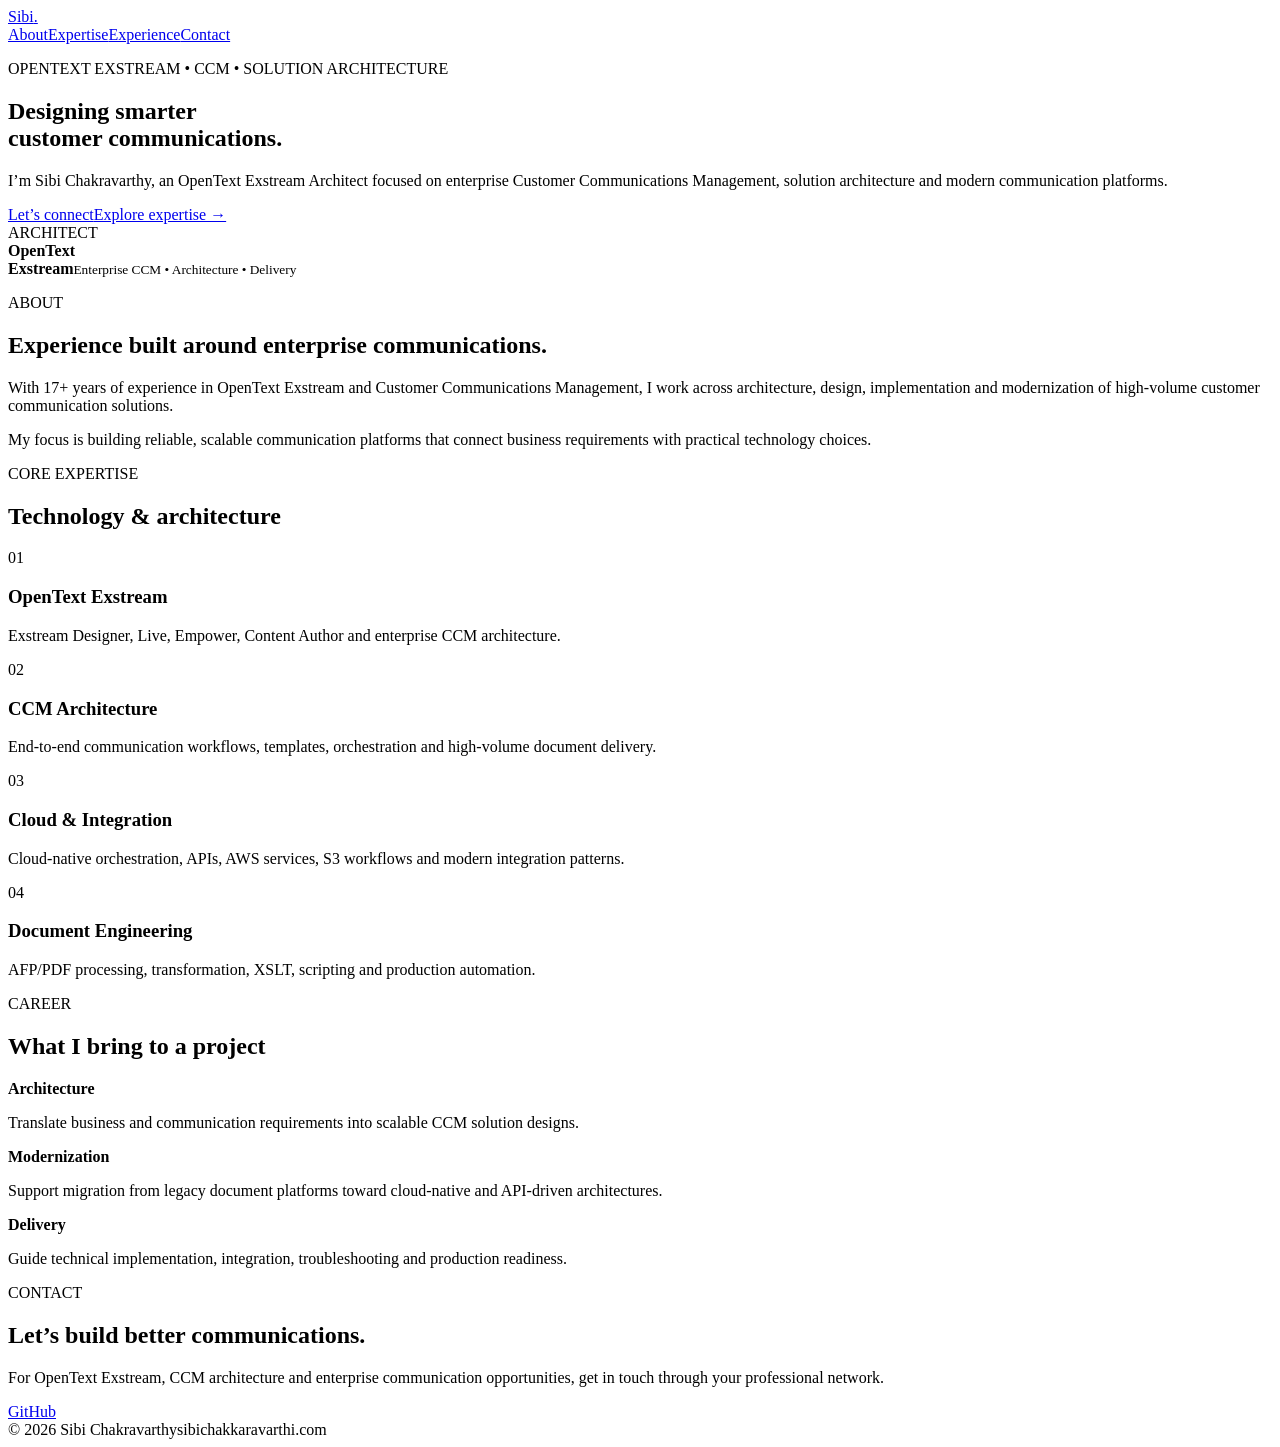
==== index.html @ 2b61ab27 "Add portfolio homepage" ====
<!doctype html>
<html lang="en">
<head>
<meta charset="utf-8">
<meta name="viewport" content="width=device-width,initial-scale=1">
<meta name="description" content="Sibi Chakravarthy — OpenText Exstream Architect and Customer Communications Management specialist.">
<title>Sibi Chakravarthy | OpenText Exstream Architect</title>
<link rel="stylesheet" href="style.css">
</head>
<body>
<header class="nav">
  <a class="brand" href="#home">Sibi<span>.</span></a>
  <nav><a href="#about">About</a><a href="#expertise">Expertise</a><a href="#experience">Experience</a><a href="#contact">Contact</a></nav>
</header>
<main>
<section id="home" class="hero">
  <div class="hero-copy">
    <p class="eyebrow">OPENTEXT EXSTREAM • CCM • SOLUTION ARCHITECTURE</p>
    <h1>Designing smarter<br><span>customer communications.</span></h1>
    <p class="lead">I’m Sibi Chakravarthy, an OpenText Exstream Architect focused on enterprise Customer Communications Management, solution architecture and modern communication platforms.</p>
    <div class="actions"><a class="button" href="#contact">Let’s connect</a><a class="text-link" href="#expertise">Explore expertise →</a></div>
  </div>
  <div class="hero-card"><div class="orb"></div><div class="card-label">ARCHITECT</div><strong>OpenText<br>Exstream</strong><small>Enterprise CCM • Architecture • Delivery</small></div>
</section>
<section id="about" class="section split">
  <div><p class="eyebrow">ABOUT</p><h2>Experience built around enterprise communications.</h2></div>
  <div><p>With 17+ years of experience in OpenText Exstream and Customer Communications Management, I work across architecture, design, implementation and modernization of high-volume customer communication solutions.</p><p>My focus is building reliable, scalable communication platforms that connect business requirements with practical technology choices.</p></div>
</section>
<section id="expertise" class="section dark">
  <p class="eyebrow">CORE EXPERTISE</p><h2>Technology & architecture</h2>
  <div class="grid">
    <article><span>01</span><h3>OpenText Exstream</h3><p>Exstream Designer, Live, Empower, Content Author and enterprise CCM architecture.</p></article>
    <article><span>02</span><h3>CCM Architecture</h3><p>End-to-end communication workflows, templates, orchestration and high-volume document delivery.</p></article>
    <article><span>03</span><h3>Cloud & Integration</h3><p>Cloud-native orchestration, APIs, AWS services, S3 workflows and modern integration patterns.</p></article>
    <article><span>04</span><h3>Document Engineering</h3><p>AFP/PDF processing, transformation, XSLT, scripting and production automation.</p></article>
  </div>
</section>
<section id="experience" class="section">
  <p class="eyebrow">CAREER</p><h2>What I bring to a project</h2>
  <div class="timeline">
    <div><b>Architecture</b><p>Translate business and communication requirements into scalable CCM solution designs.</p></div>
    <div><b>Modernization</b><p>Support migration from legacy document platforms toward cloud-native and API-driven architectures.</p></div>
    <div><b>Delivery</b><p>Guide technical implementation, integration, troubleshooting and production readiness.</p></div>
  </div>
</section>
<section id="contact" class="section contact">
  <p class="eyebrow">CONTACT</p><h2>Let’s build better communications.</h2>
  <p>For OpenText Exstream, CCM architecture and enterprise communication opportunities, get in touch through your professional network.</p>
  <div class="actions"><a class="button" href="https://github.com/schakkaravarthi" target="_blank" rel="noopener">GitHub</a></div>
</section>
</main>
<footer><span>© 2026 Sibi Chakravarthy</span><span>sibichakkaravarthi.com</span></footer>
</body>
</html>
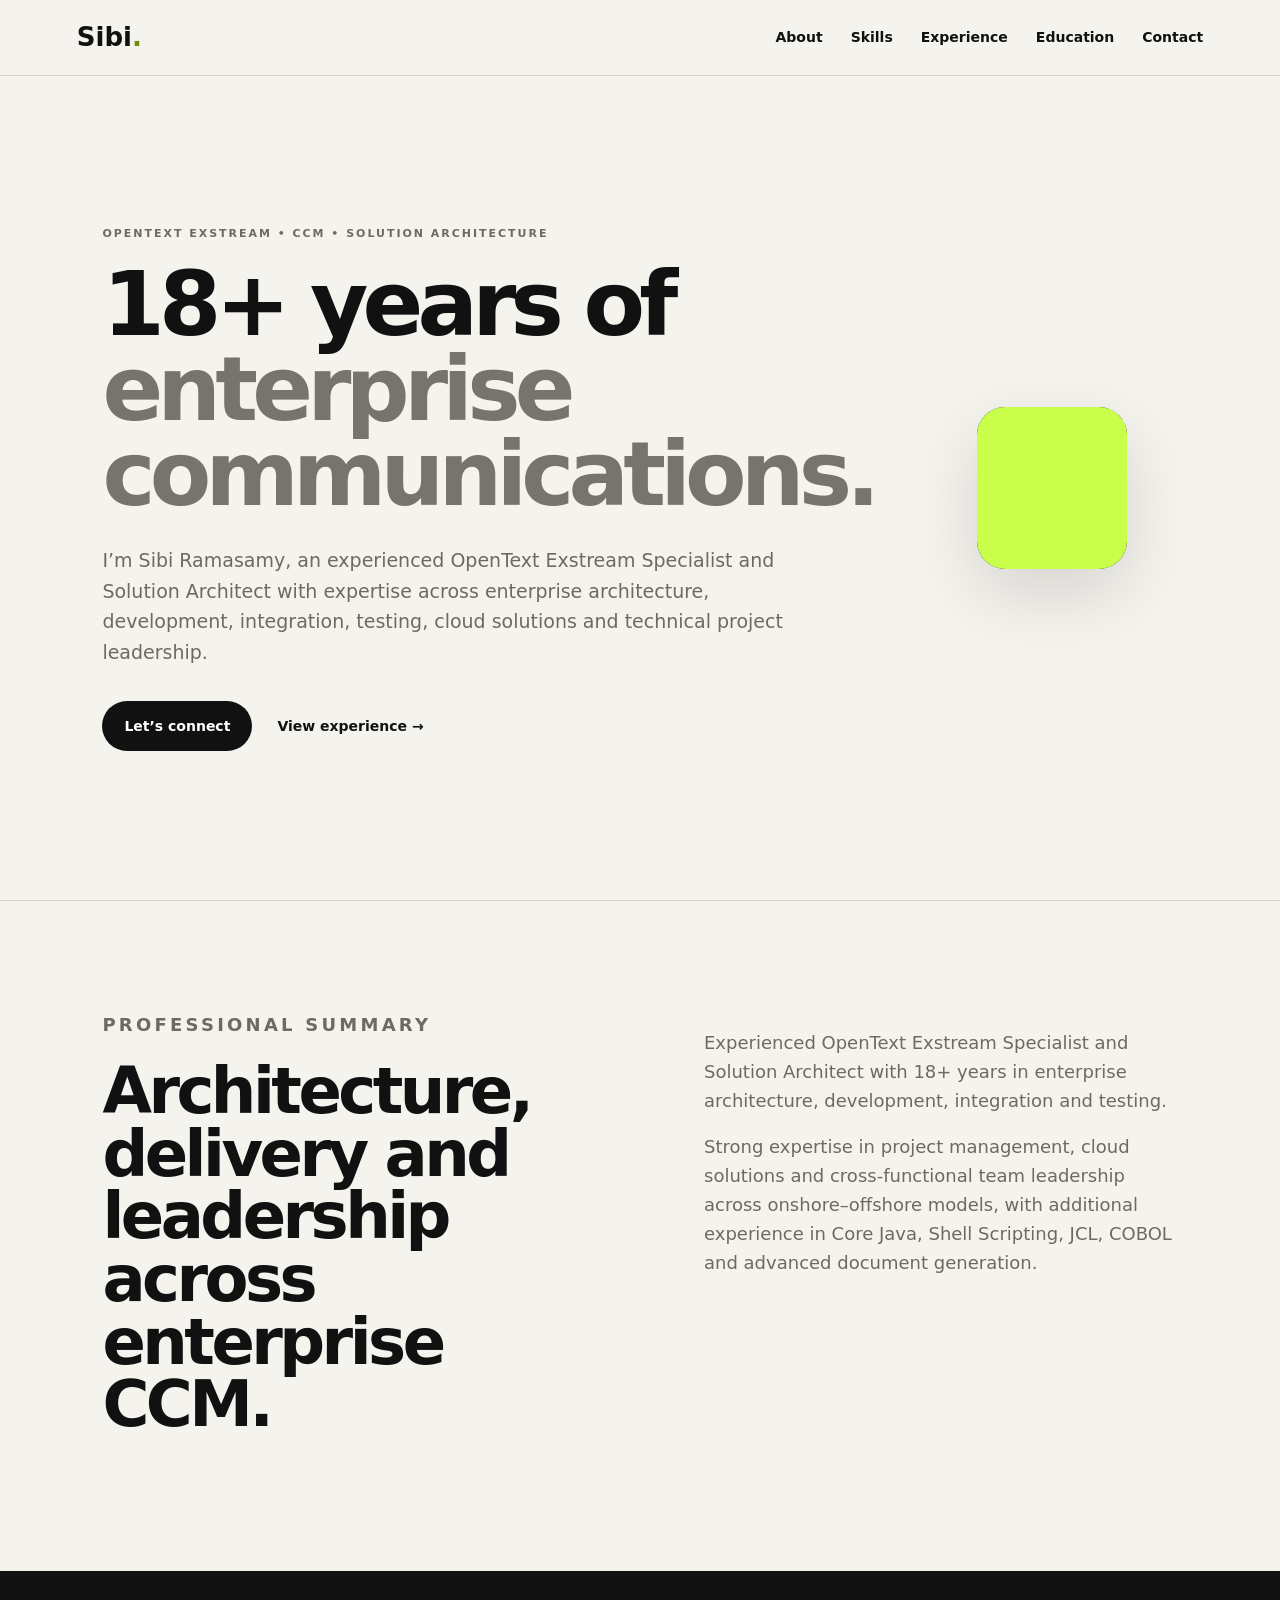
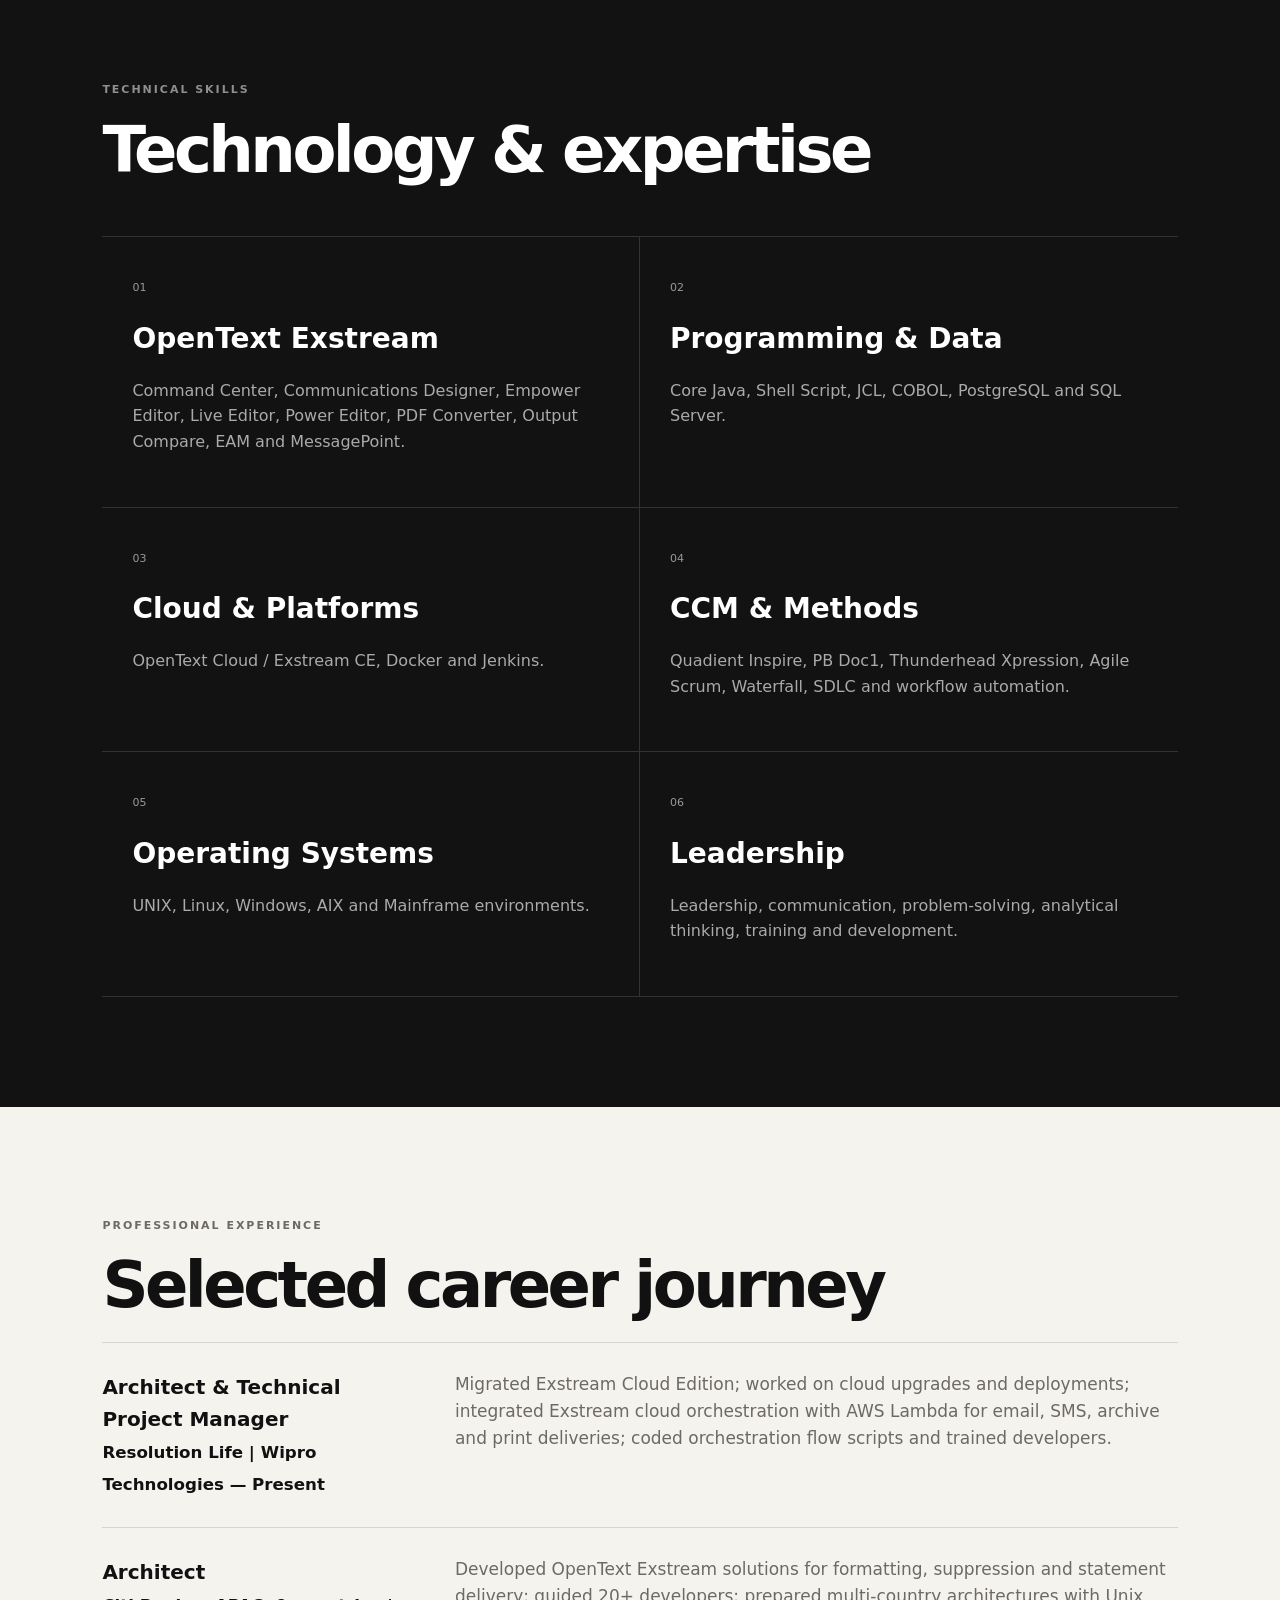
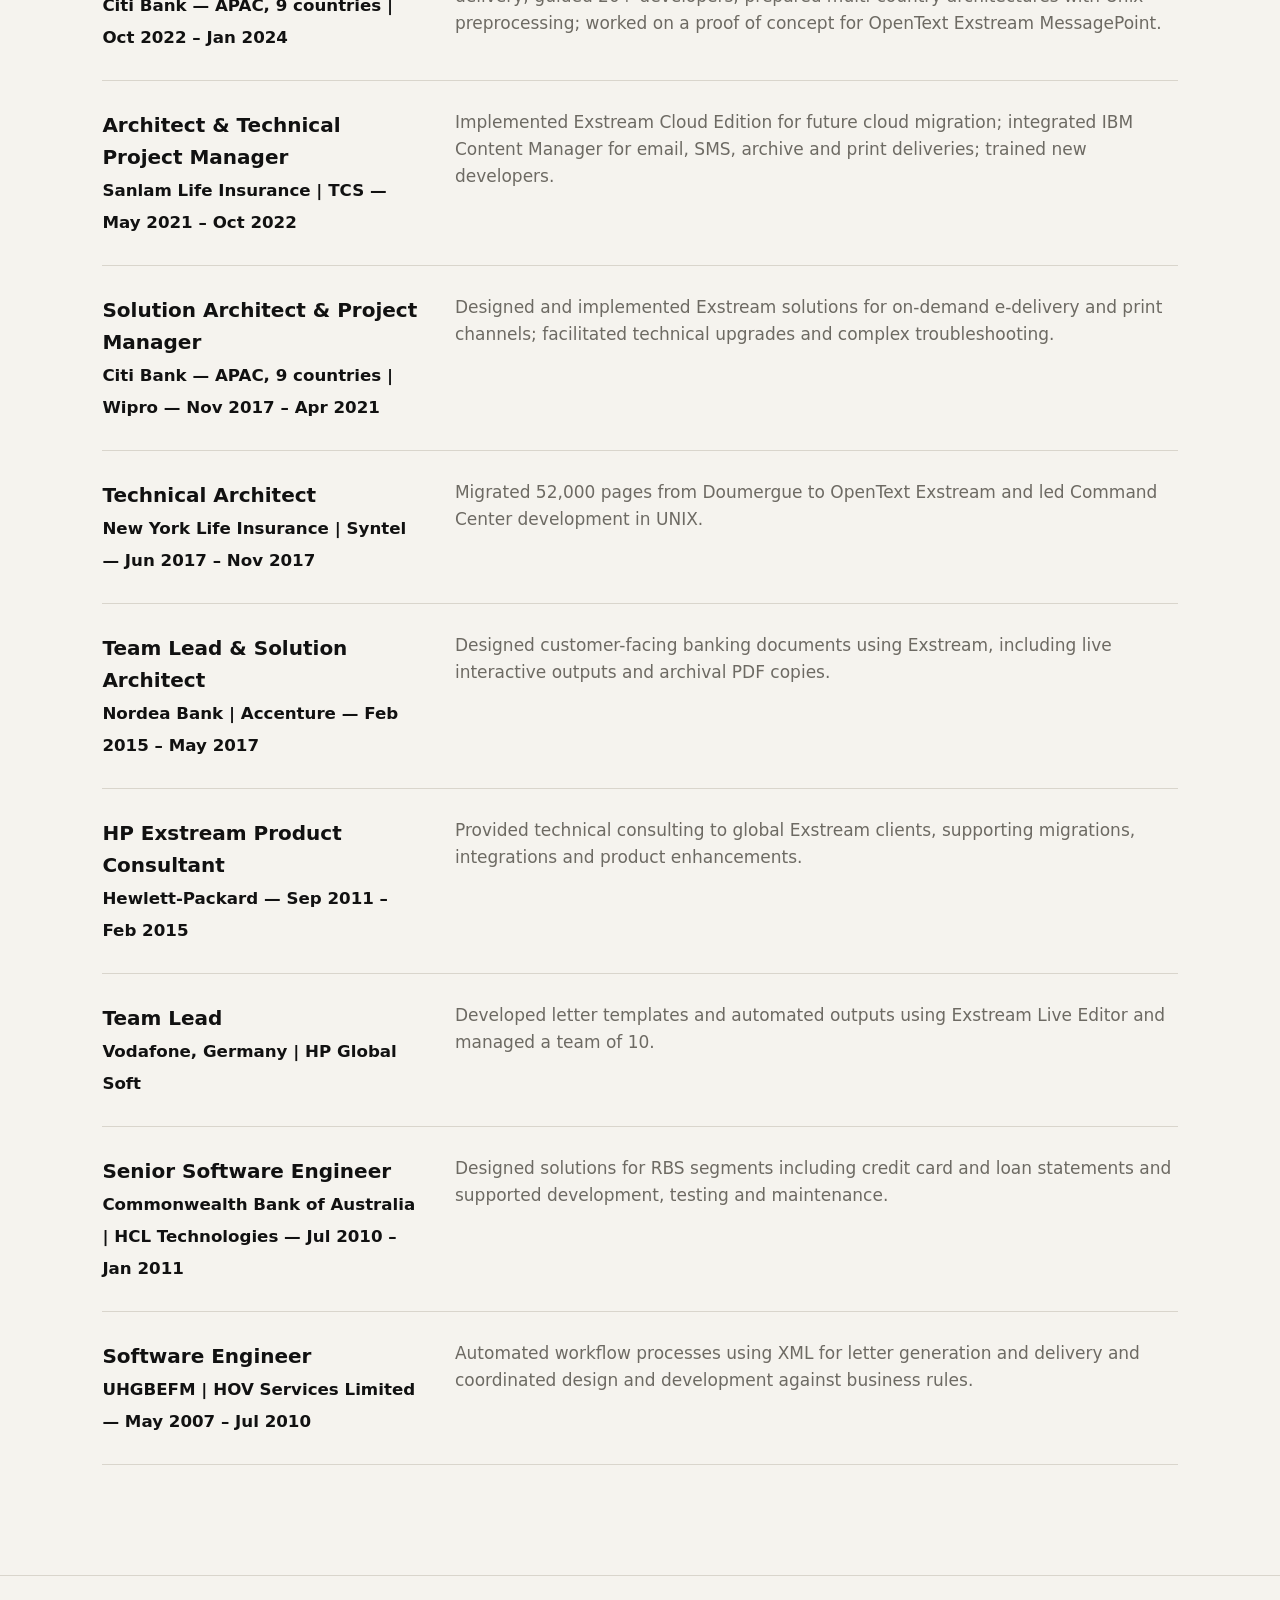
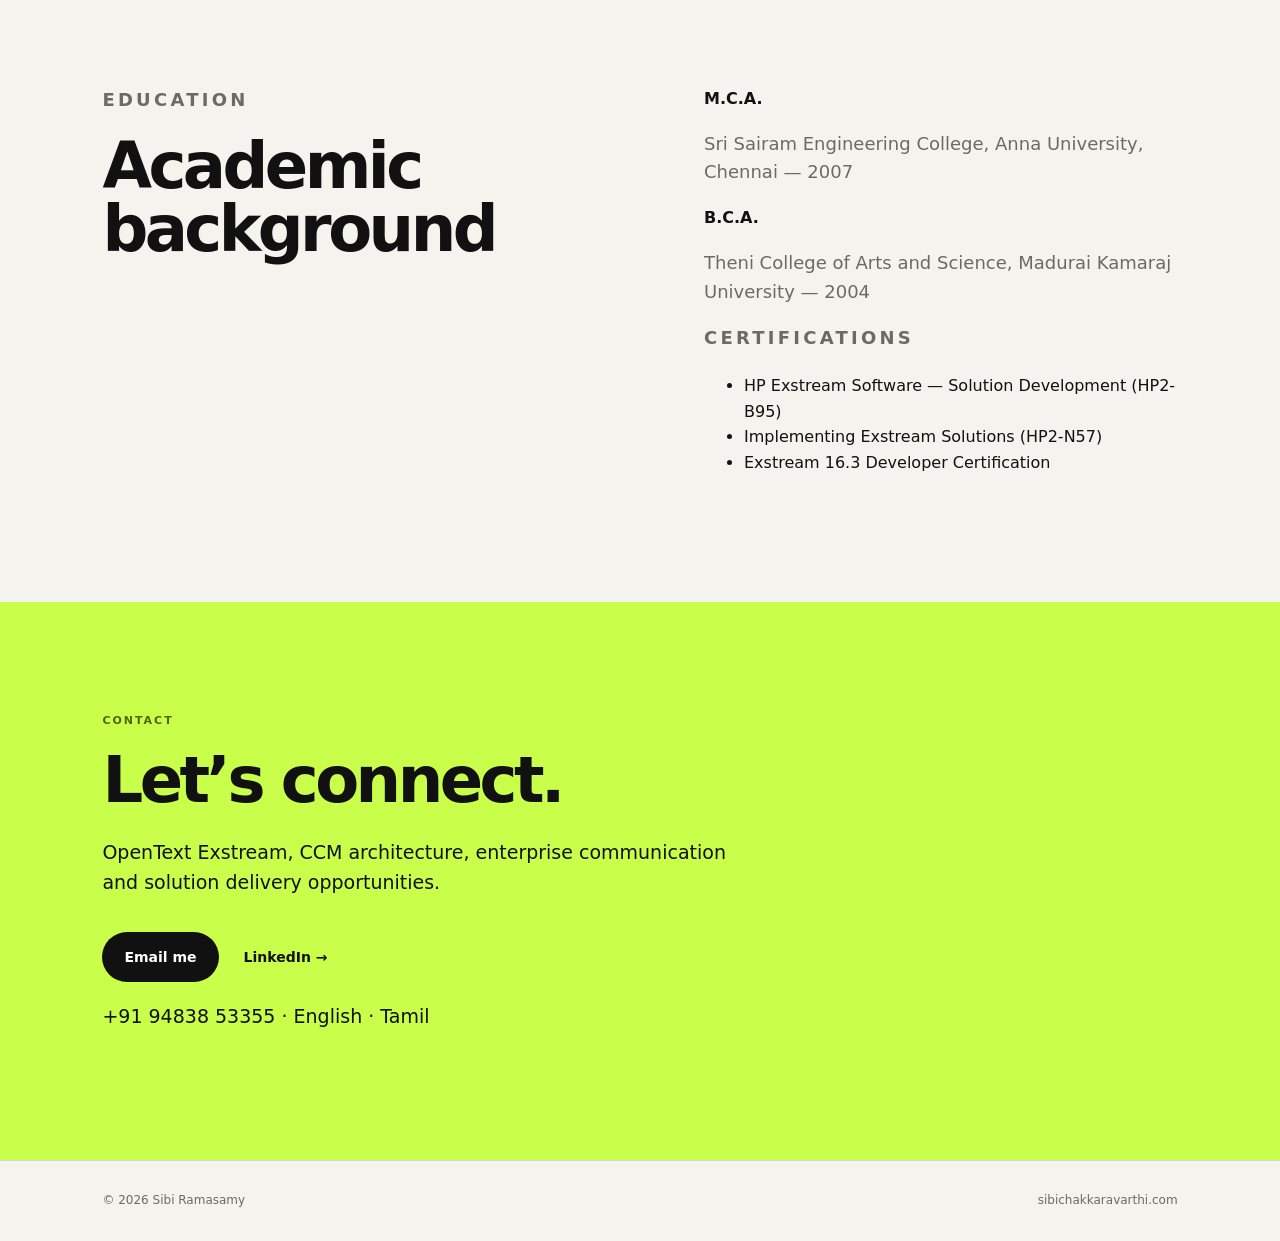
==== commit 8618724a: "Build website from professional resume" ====
--- a/index.html
+++ b/index.html
@@ -1,54 +1,49 @@
 <!doctype html>
 <html lang="en">
 <head>
-<meta charset="utf-8">
-<meta name="viewport" content="width=device-width,initial-scale=1">
-<meta name="description" content="Sibi Chakravarthy — OpenText Exstream Architect and Customer Communications Management specialist.">
-<title>Sibi Chakravarthy | OpenText Exstream Architect</title>
+<meta charset="utf-8"><meta name="viewport" content="width=device-width,initial-scale=1">
+<meta name="description" content="Sibi Ramasamy — OpenText Exstream Specialist and Solution Architect with 18+ years of enterprise CCM experience.">
+<title>Sibi Ramasamy | OpenText Exstream Architect</title>
 <link rel="stylesheet" href="style.css">
 </head>
 <body>
-<header class="nav">
-  <a class="brand" href="#home">Sibi<span>.</span></a>
-  <nav><a href="#about">About</a><a href="#expertise">Expertise</a><a href="#experience">Experience</a><a href="#contact">Contact</a></nav>
-</header>
+<header class="nav"><a class="brand" href="#home">Sibi<span>.</span></a><nav><a href="#about">About</a><a href="#skills">Skills</a><a href="#experience">Experience</a><a href="#education">Education</a><a href="#contact">Contact</a></nav></header>
 <main>
 <section id="home" class="hero">
-  <div class="hero-copy">
-    <p class="eyebrow">OPENTEXT EXSTREAM • CCM • SOLUTION ARCHITECTURE</p>
-    <h1>Designing smarter<br><span>customer communications.</span></h1>
-    <p class="lead">I’m Sibi Chakravarthy, an OpenText Exstream Architect focused on enterprise Customer Communications Management, solution architecture and modern communication platforms.</p>
-    <div class="actions"><a class="button" href="#contact">Let’s connect</a><a class="text-link" href="#expertise">Explore expertise →</a></div>
-  </div>
-  <div class="hero-card"><div class="orb"></div><div class="card-label">ARCHITECT</div><strong>OpenText<br>Exstream</strong><small>Enterprise CCM • Architecture • Delivery</small></div>
+<div class="hero-copy"><p class="eyebrow">OPENTEXT EXSTREAM • CCM • SOLUTION ARCHITECTURE</p>
+<h1>18+ years of<br><span>enterprise communications.</span></h1>
+<p class="lead">I’m Sibi Ramasamy, an experienced OpenText Exstream Specialist and Solution Architect with expertise across enterprise architecture, development, integration, testing, cloud solutions and technical project leadership.</p>
+<div class="actions"><a class="button" href="#contact">Let’s connect</a><a class="text-link" href="#experience">View experience →</a></div></div>
+<div class="hero-card"><div class="orb"></div><div class="card-label">SOLUTION ARCHITECT</div><strong>OpenText<br>Exstream</strong><small>CCM • Cloud • Architecture • Delivery</small></div>
 </section>
-<section id="about" class="section split">
-  <div><p class="eyebrow">ABOUT</p><h2>Experience built around enterprise communications.</h2></div>
-  <div><p>With 17+ years of experience in OpenText Exstream and Customer Communications Management, I work across architecture, design, implementation and modernization of high-volume customer communication solutions.</p><p>My focus is building reliable, scalable communication platforms that connect business requirements with practical technology choices.</p></div>
-</section>
-<section id="expertise" class="section dark">
-  <p class="eyebrow">CORE EXPERTISE</p><h2>Technology & architecture</h2>
-  <div class="grid">
-    <article><span>01</span><h3>OpenText Exstream</h3><p>Exstream Designer, Live, Empower, Content Author and enterprise CCM architecture.</p></article>
-    <article><span>02</span><h3>CCM Architecture</h3><p>End-to-end communication workflows, templates, orchestration and high-volume document delivery.</p></article>
-    <article><span>03</span><h3>Cloud & Integration</h3><p>Cloud-native orchestration, APIs, AWS services, S3 workflows and modern integration patterns.</p></article>
-    <article><span>04</span><h3>Document Engineering</h3><p>AFP/PDF processing, transformation, XSLT, scripting and production automation.</p></article>
-  </div>
-</section>
-<section id="experience" class="section">
-  <p class="eyebrow">CAREER</p><h2>What I bring to a project</h2>
-  <div class="timeline">
-    <div><b>Architecture</b><p>Translate business and communication requirements into scalable CCM solution designs.</p></div>
-    <div><b>Modernization</b><p>Support migration from legacy document platforms toward cloud-native and API-driven architectures.</p></div>
-    <div><b>Delivery</b><p>Guide technical implementation, integration, troubleshooting and production readiness.</p></div>
-  </div>
-</section>
-<section id="contact" class="section contact">
-  <p class="eyebrow">CONTACT</p><h2>Let’s build better communications.</h2>
-  <p>For OpenText Exstream, CCM architecture and enterprise communication opportunities, get in touch through your professional network.</p>
-  <div class="actions"><a class="button" href="https://github.com/schakkaravarthi" target="_blank" rel="noopener">GitHub</a></div>
-</section>
-</main>
-<footer><span>© 2026 Sibi Chakravarthy</span><span>sibichakkaravarthi.com</span></footer>
-</body>
-</html>+
+<section id="about" class="section split"><div><p class="eyebrow">PROFESSIONAL SUMMARY</p><h2>Architecture, delivery and leadership across enterprise CCM.</h2></div>
+<div><p>Experienced OpenText Exstream Specialist and Solution Architect with 18+ years in enterprise architecture, development, integration and testing.</p><p>Strong expertise in project management, cloud solutions and cross-functional team leadership across onshore–offshore models, with additional experience in Core Java, Shell Scripting, JCL, COBOL and advanced document generation.</p></div></section>
+
+<section id="skills" class="section dark"><p class="eyebrow">TECHNICAL SKILLS</p><h2>Technology & expertise</h2><div class="grid">
+<article><span>01</span><h3>OpenText Exstream</h3><p>Command Center, Communications Designer, Empower Editor, Live Editor, Power Editor, PDF Converter, Output Compare, EAM and MessagePoint.</p></article>
+<article><span>02</span><h3>Programming & Data</h3><p>Core Java, Shell Script, JCL, COBOL, PostgreSQL and SQL Server.</p></article>
+<article><span>03</span><h3>Cloud & Platforms</h3><p>OpenText Cloud / Exstream CE, Docker and Jenkins.</p></article>
+<article><span>04</span><h3>CCM & Methods</h3><p>Quadient Inspire, PB Doc1, Thunderhead Xpression, Agile Scrum, Waterfall, SDLC and workflow automation.</p></article>
+<article><span>05</span><h3>Operating Systems</h3><p>UNIX, Linux, Windows, AIX and Mainframe environments.</p></article>
+<article><span>06</span><h3>Leadership</h3><p>Leadership, communication, problem-solving, analytical thinking, training and development.</p></article>
+</div></section>
+
+<section id="experience" class="section"><p class="eyebrow">PROFESSIONAL EXPERIENCE</p><h2>Selected career journey</h2><div class="timeline">
+<div><b>Architect & Technical Project Manager<br><small>Resolution Life | Wipro Technologies — Present</small></b><p>Migrated Exstream Cloud Edition; worked on cloud upgrades and deployments; integrated Exstream cloud orchestration with AWS Lambda for email, SMS, archive and print deliveries; coded orchestration flow scripts and trained developers.</p></div>
+<div><b>Architect<br><small>Citi Bank — APAC, 9 countries | Oct 2022 – Jan 2024</small></b><p>Developed OpenText Exstream solutions for formatting, suppression and statement delivery; guided 20+ developers; prepared multi-country architectures with Unix preprocessing; worked on a proof of concept for OpenText Exstream MessagePoint.</p></div>
+<div><b>Architect & Technical Project Manager<br><small>Sanlam Life Insurance | TCS — May 2021 – Oct 2022</small></b><p>Implemented Exstream Cloud Edition for future cloud migration; integrated IBM Content Manager for email, SMS, archive and print deliveries; trained new developers.</p></div>
+<div><b>Solution Architect & Project Manager<br><small>Citi Bank — APAC, 9 countries | Wipro — Nov 2017 – Apr 2021</small></b><p>Designed and implemented Exstream solutions for on-demand e-delivery and print channels; facilitated technical upgrades and complex troubleshooting.</p></div>
+<div><b>Technical Architect<br><small>New York Life Insurance | Syntel — Jun 2017 – Nov 2017</small></b><p>Migrated 52,000 pages from Doumergue to OpenText Exstream and led Command Center development in UNIX.</p></div>
+<div><b>Team Lead & Solution Architect<br><small>Nordea Bank | Accenture — Feb 2015 – May 2017</small></b><p>Designed customer-facing banking documents using Exstream, including live interactive outputs and archival PDF copies.</p></div>
+<div><b>HP Exstream Product Consultant<br><small>Hewlett-Packard — Sep 2011 – Feb 2015</small></b><p>Provided technical consulting to global Exstream clients, supporting migrations, integrations and product enhancements.</p></div>
+<div><b>Team Lead<br><small>Vodafone, Germany | HP Global Soft</small></b><p>Developed letter templates and automated outputs using Exstream Live Editor and managed a team of 10.</p></div>
+<div><b>Senior Software Engineer<br><small>Commonwealth Bank of Australia | HCL Technologies — Jul 2010 – Jan 2011</small></b><p>Designed solutions for RBS segments including credit card and loan statements and supported development, testing and maintenance.</p></div>
+<div><b>Software Engineer<br><small>UHGBEFM | HOV Services Limited — May 2007 – Jul 2010</small></b><p>Automated workflow processes using XML for letter generation and delivery and coordinated design and development against business rules.</p></div>
+</div></section>
+
+<section id="education" class="section split"><div><p class="eyebrow">EDUCATION</p><h2>Academic background</h2></div><div><div class="edu"><b>M.C.A.</b><p>Sri Sairam Engineering College, Anna University, Chennai — 2007</p></div><div class="edu"><b>B.C.A.</b><p>Theni College of Arts and Science, Madurai Kamaraj University — 2004</p></div><p class="eyebrow cert-title">CERTIFICATIONS</p><ul><li>HP Exstream Software — Solution Development (HP2-B95)</li><li>Implementing Exstream Solutions (HP2-N57)</li><li>Exstream 16.3 Developer Certification</li></ul></div></section>
+
+<section id="contact" class="section contact"><p class="eyebrow">CONTACT</p><h2>Let’s connect.</h2><p>OpenText Exstream, CCM architecture, enterprise communication and solution delivery opportunities.</p><div class="actions"><a class="button" href="mailto:schakkaravarthi@gmail.com">Email me</a><a class="text-link" href="https://www.linkedin.com/in/sibichakkaravarthi" target="_blank" rel="noopener">LinkedIn →</a></div><p class="contact-details">+91 94838 53355 · English · Tamil</p></section>
+</main><footer><span>© 2026 Sibi Ramasamy</span><span>sibichakkaravarthi.com</span></footer>
+</body></html>
--- a/style.css
+++ b/style.css
@@ -0,0 +1 @@
+:root{--bg:#f5f3ee;--ink:#111;--muted:#6d6a63;--line:#d9d5cc;--dark:#121212;--accent:#c9ff4a}*{box-sizing:border-box}html{scroll-behavior:smooth}body{margin:0;background:var(--bg);color:var(--ink);font-family:Inter,ui-sans-serif,system-ui,-apple-system,BlinkMacSystemFont,"Segoe UI",sans-serif;line-height:1.6}.nav{height:76px;padding:0 6vw;display:flex;align-items:center;justify-content:space-between;border-bottom:1px solid var(--line);position:sticky;top:0;background:rgba(245,243,238,.9);backdrop-filter:blur(14px);z-index:5}.brand{font-size:26px;font-weight:800;color:var(--ink);text-decoration:none}.brand span{color:#718c00}.nav nav{display:flex;gap:28px}.nav nav a,.text-link{color:var(--ink);text-decoration:none;font-weight:650;font-size:14px}.hero{min-height:calc(100vh - 76px);padding:9vw 8vw;display:grid;grid-template-columns:1.25fr .75fr;gap:8vw;align-items:center}.eyebrow{font-size:11px;letter-spacing:.18em;font-weight:800;color:var(--muted);margin:0 0 20px}.hero h1{font-size:clamp(48px,7vw,100px);line-height:.95;letter-spacing:-.065em;margin:0 0 28px;max-width:950px}.hero h1 span{color:#77746d}.lead{font-size:19px;color:var(--muted);max-width:700px}.actions{display:flex;align-items:center;gap:25px;margin-top:34px}.button{display:inline-block;padding:14px 22px;background:var(--ink);color:#fff;text-decoration:none;border-radius:999px;font-weight:700;font-size:14px}.hero-card{aspect-ratio:1/1.08;background:#1a1a1a;color:white;border-radius:28px;padding:34px;display:flex;flex-direction:column;justify-content:flex-end;position:relative;overflow:hidden;box-shadow:0 25px 70px #0002}.orb{position:absolute;width:280px;height:280px;border-radius:50%;background:var(--accent);right:-60px;top:-60px}.card-label{font-size:11px;letter-spacing:.2em;opacity:.6;margin-bottom:12px}.hero-card strong{font-size:52px;line-height:.9;letter-spacing:-.05em}.hero-card small{margin-top:18px;color:#aaa}.section{padding:110px 8vw}.split{display:grid;grid-template-columns:1fr 1fr;gap:10vw;border-top:1px solid var(--line)}h2{font-size:clamp(38px,5vw,70px);line-height:.98;letter-spacing:-.055em;margin:0 0 25px}.split p{font-size:18px;color:var(--muted);max-width:680px}.dark{background:var(--dark);color:white}.dark .eyebrow{color:#8f8f8f}.dark h2{margin-bottom:55px}.grid{display:grid;grid-template-columns:repeat(2,1fr);border-top:1px solid #333}.grid article{padding:36px 30px;border-bottom:1px solid #333}.grid article:nth-child(odd){border-right:1px solid #333}.grid span{font-size:11px;color:#999}.grid h3{font-size:28px;margin:18px 0 8px}.grid p{color:#aaa;max-width:520px}.timeline{border-top:1px solid var(--line)}.timeline div{display:grid;grid-template-columns:30% 1fr;gap:30px;padding:28px 0;border-bottom:1px solid var(--line)}.timeline b{font-size:20px}.timeline p{margin:0;color:var(--muted);font-size:17px}.contact{background:var(--accent)}.contact .eyebrow{color:#536500}.contact p:not(.eyebrow){font-size:19px;max-width:650px}.contact .button{background:#111}footer{padding:30px 8vw;display:flex;justify-content:space-between;font-size:12px;color:var(--muted);border-top:1px solid var(--line)}@media(max-width:800px){.nav nav{display:none}.hero,.split{grid-template-columns:1fr}.hero{padding-top:70px}.hero-card{max-width:480px}.section{padding:80px 7vw}.grid{grid-template-columns:1fr}.grid article:nth-child(odd){border-right:0}.timeline div{grid-template-columns:1fr;gap:8px}footer{gap:15px;flex-direction:column}}
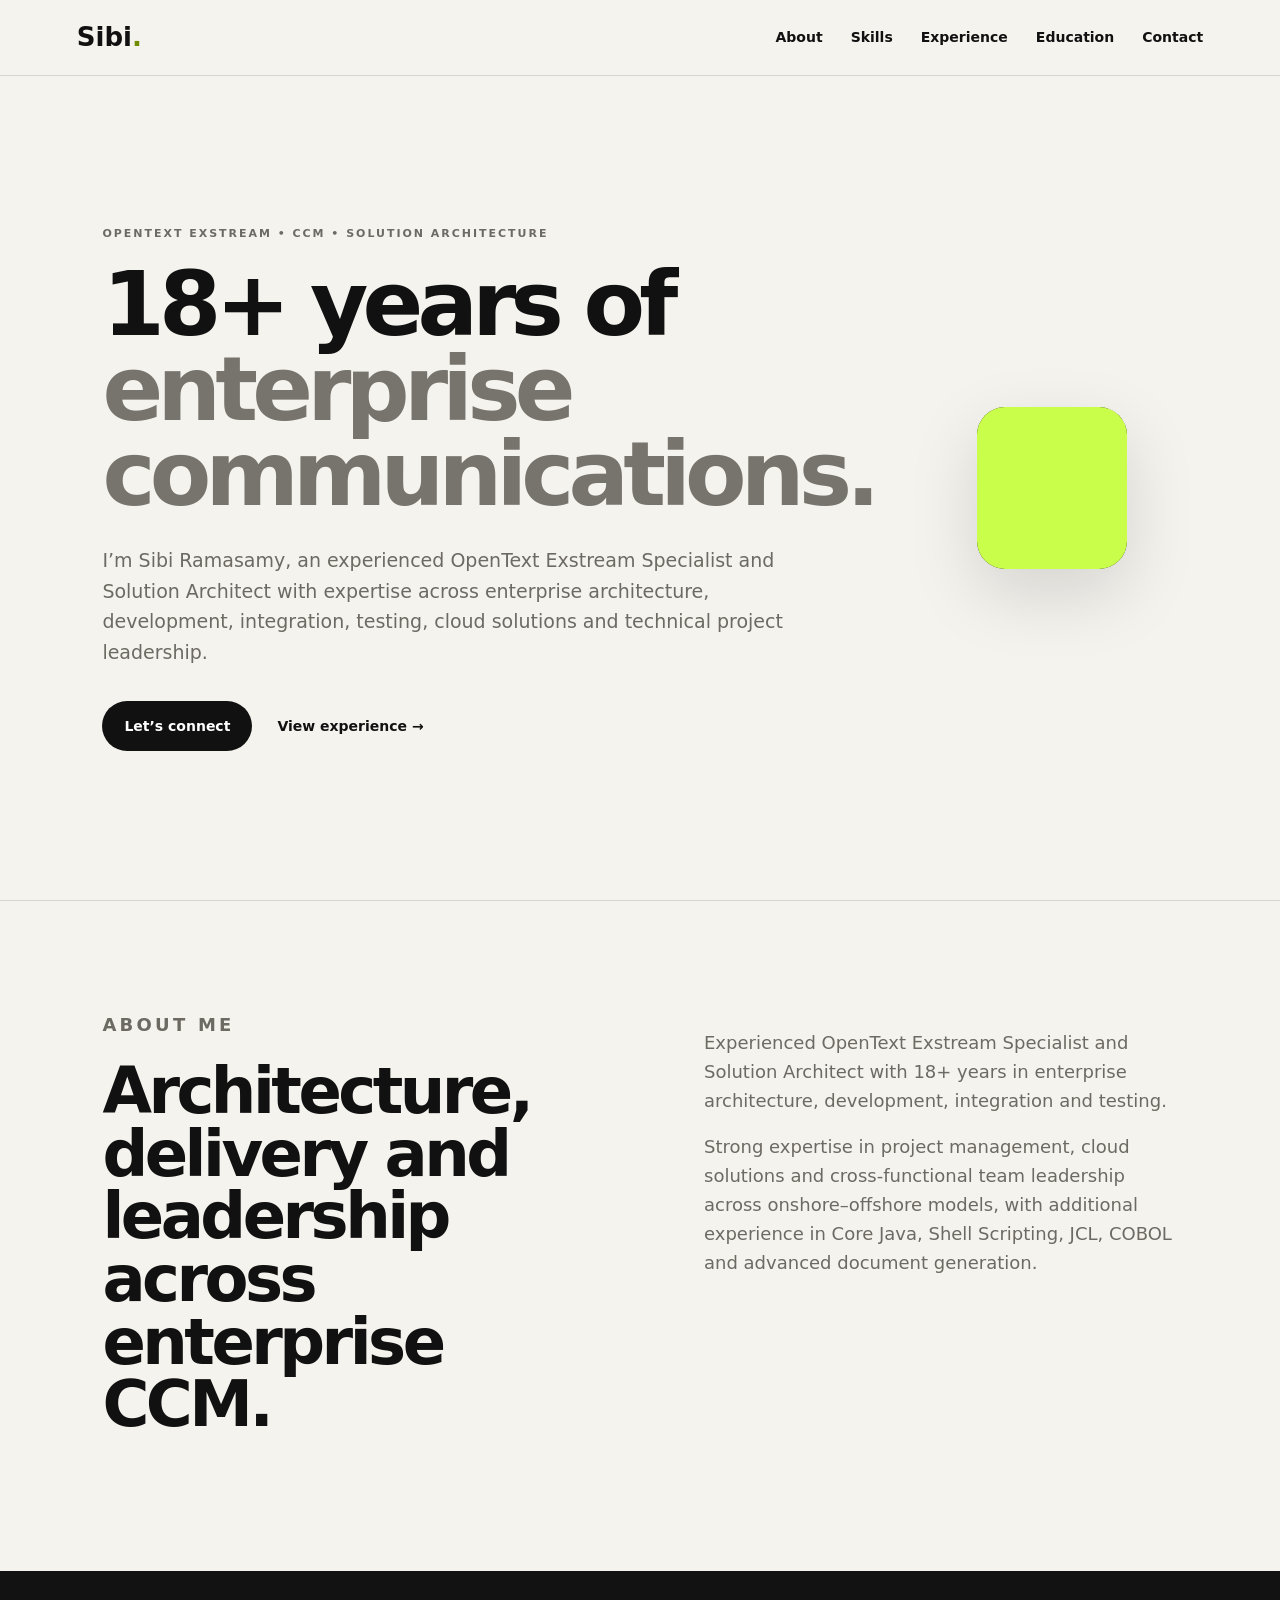
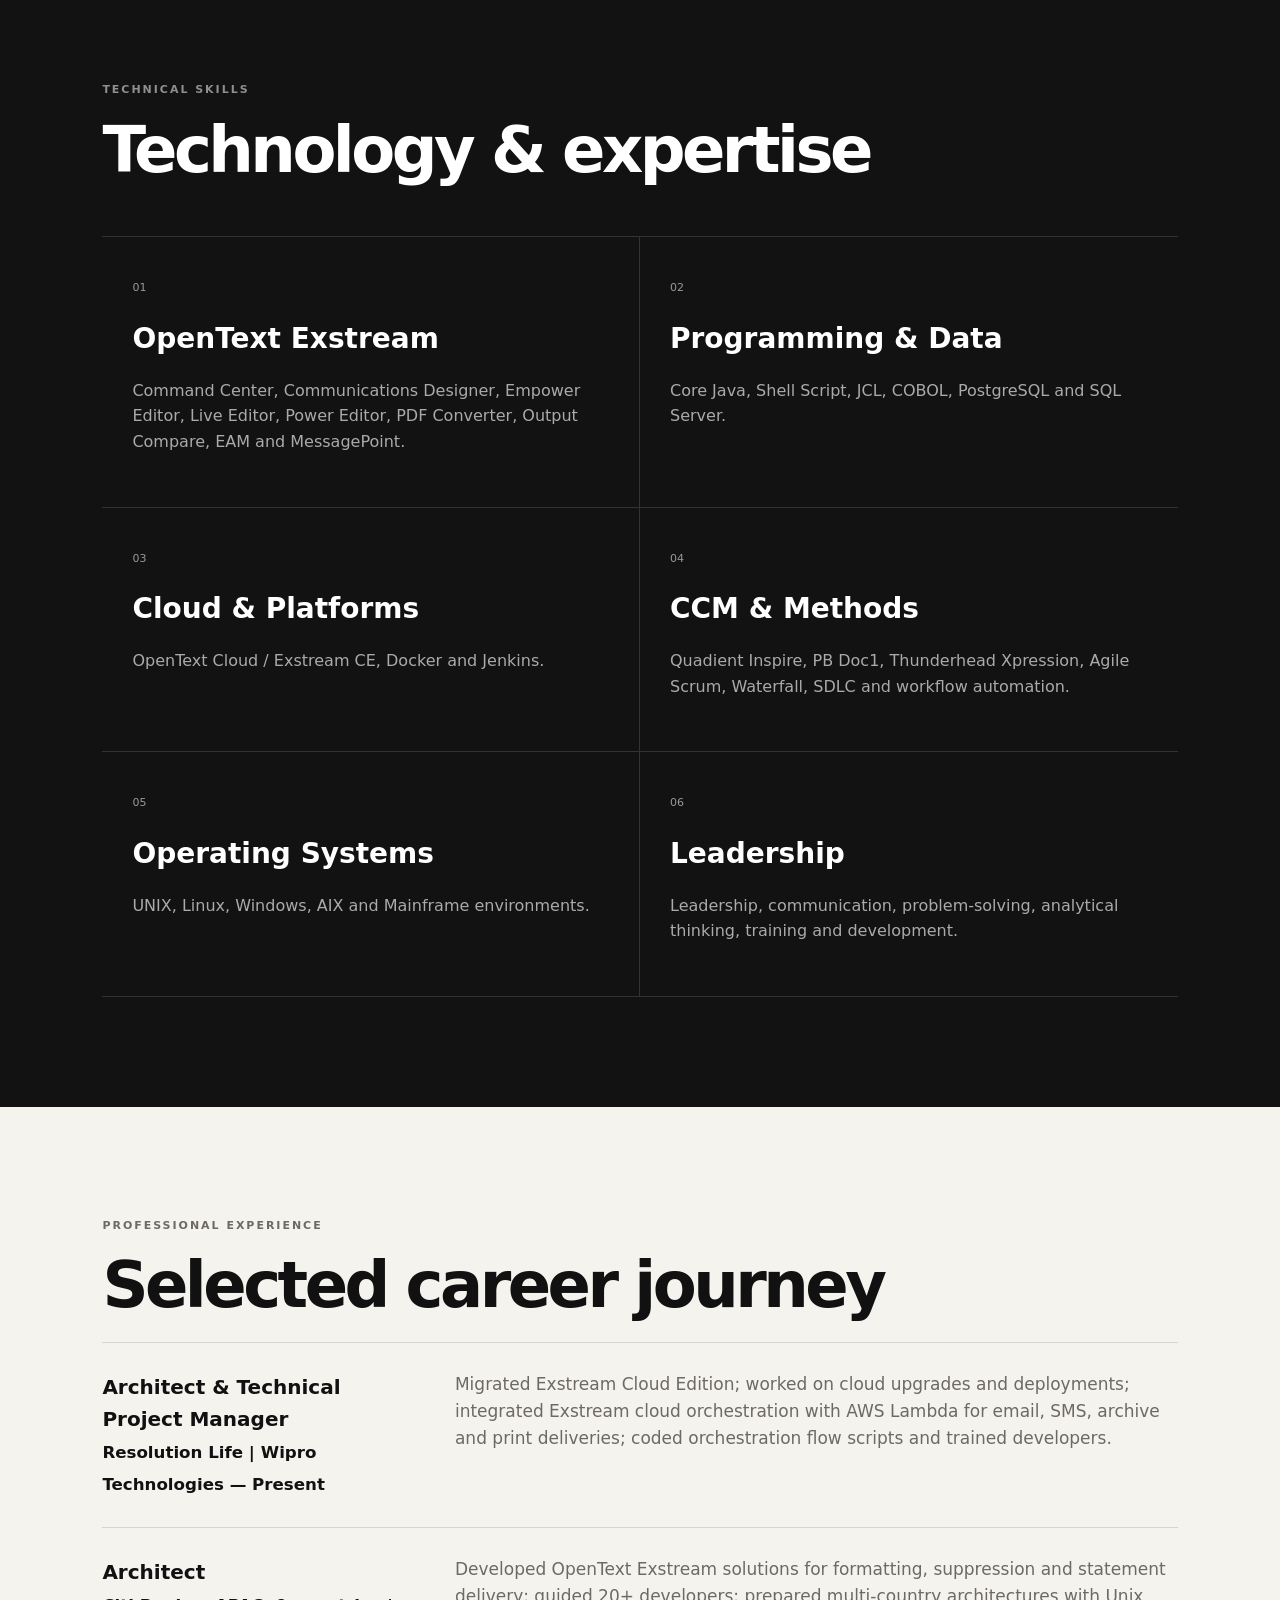
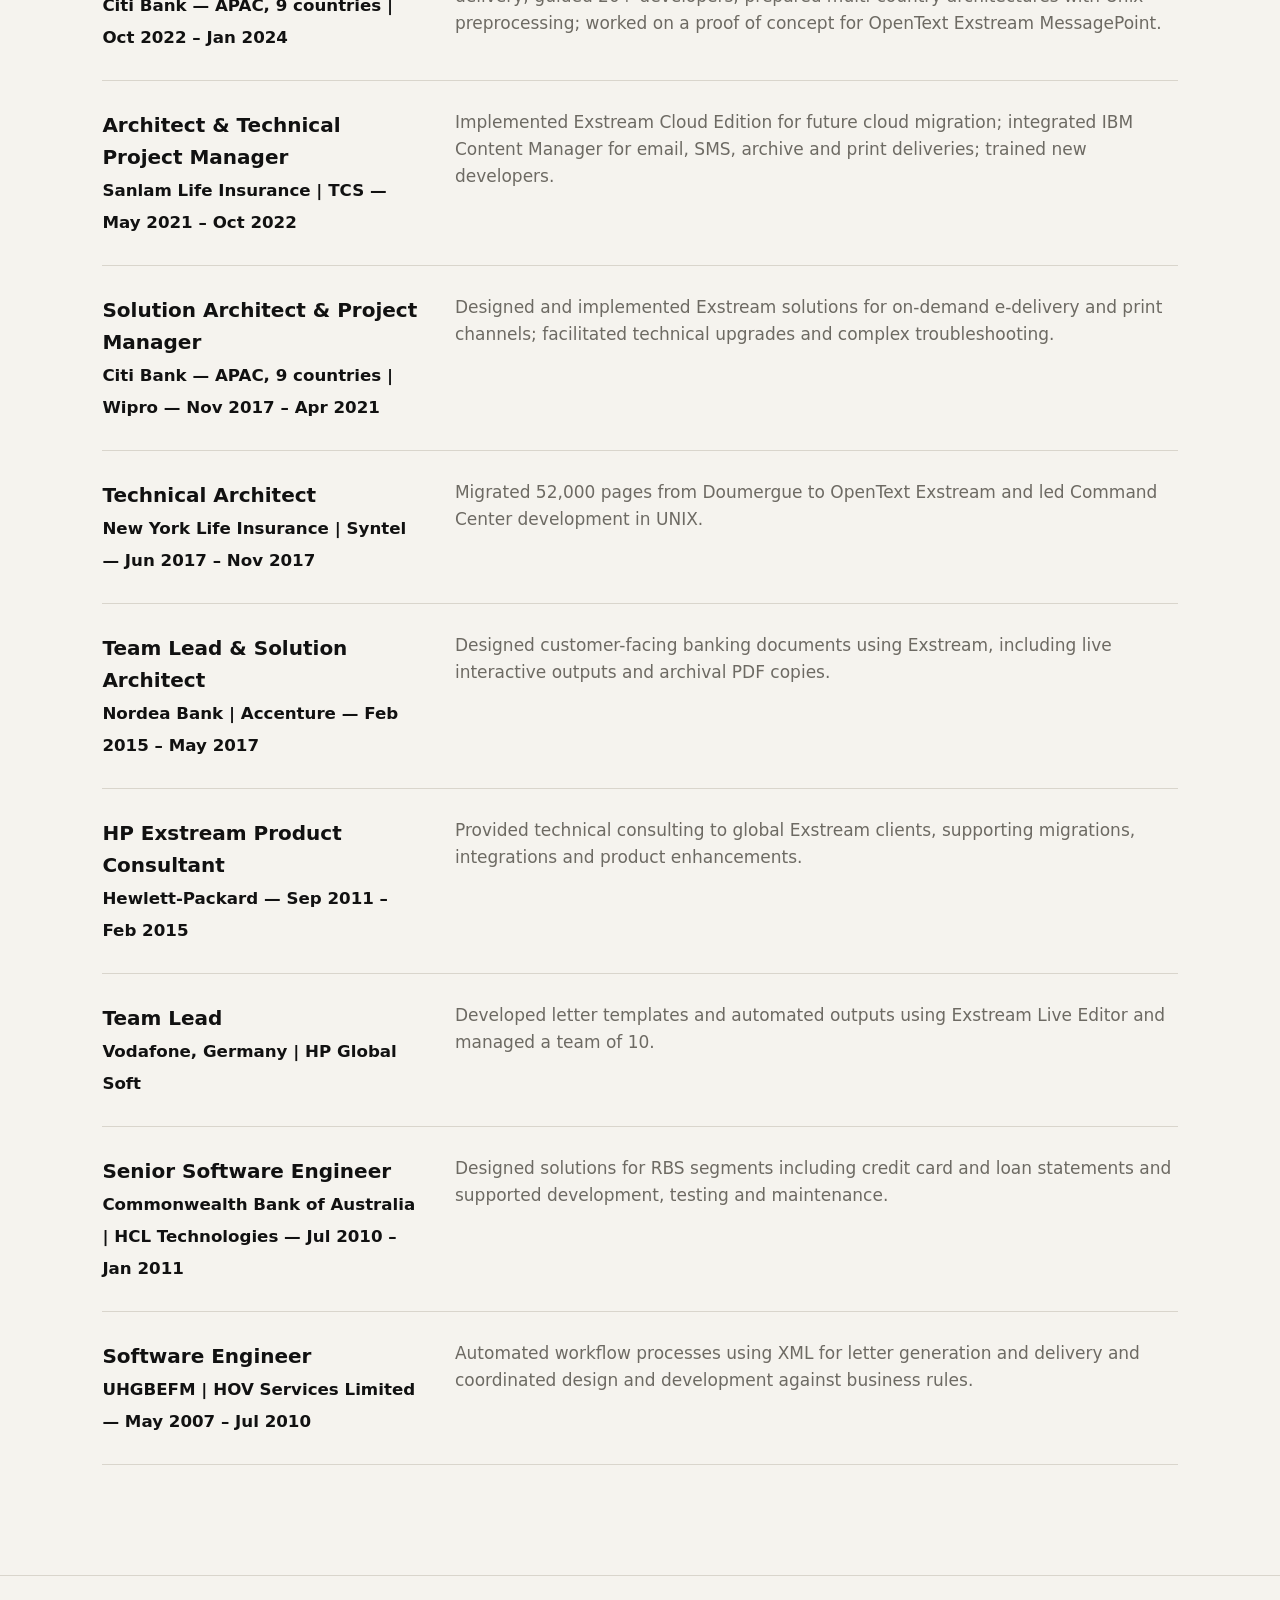
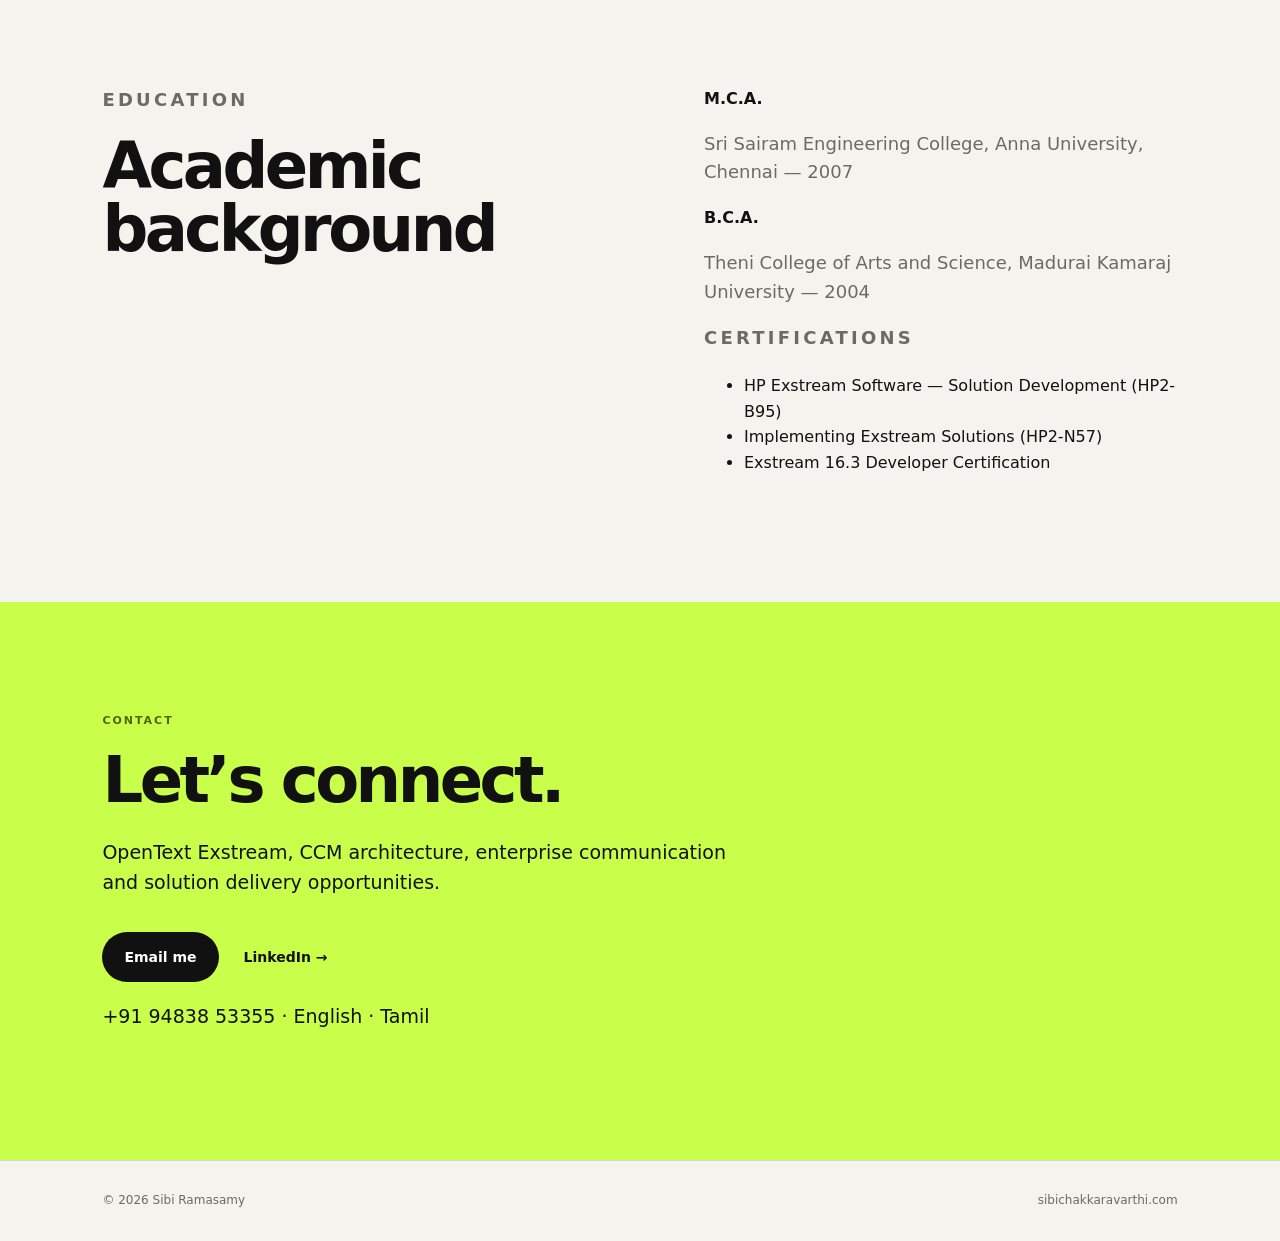
==== commit 1707206a: "Add professional profile photo to homepage" ====
--- a/index.html
+++ b/index.html
@@ -14,10 +14,10 @@
 <h1>18+ years of<br><span>enterprise communications.</span></h1>
 <p class="lead">I’m Sibi Ramasamy, an experienced OpenText Exstream Specialist and Solution Architect with expertise across enterprise architecture, development, integration, testing, cloud solutions and technical project leadership.</p>
 <div class="actions"><a class="button" href="#contact">Let’s connect</a><a class="text-link" href="#experience">View experience →</a></div></div>
-<div class="hero-card"><div class="orb"></div><div class="card-label">SOLUTION ARCHITECT</div><strong>OpenText<br>Exstream</strong><small>CCM • Cloud • Architecture • Delivery</small></div>
+<div class="hero-card"><img class="profile-photo" src="assets/profile.jpg" alt="Sibi Ramasamy"><div class="orb"></div><div class="card-label">SOLUTION ARCHITECT</div><strong>OpenText<br>Exstream</strong><small>CCM • Cloud • Architecture • Delivery</small></div>
 </section>
 
-<section id="about" class="section split"><div><p class="eyebrow">PROFESSIONAL SUMMARY</p><h2>Architecture, delivery and leadership across enterprise CCM.</h2></div>
+<section id="about" class="section split"><div><p class="eyebrow">ABOUT ME</p><h2>Architecture, delivery and leadership across enterprise CCM.</h2></div>
 <div><p>Experienced OpenText Exstream Specialist and Solution Architect with 18+ years in enterprise architecture, development, integration and testing.</p><p>Strong expertise in project management, cloud solutions and cross-functional team leadership across onshore–offshore models, with additional experience in Core Java, Shell Scripting, JCL, COBOL and advanced document generation.</p></div></section>
 
 <section id="skills" class="section dark"><p class="eyebrow">TECHNICAL SKILLS</p><h2>Technology & expertise</h2><div class="grid">
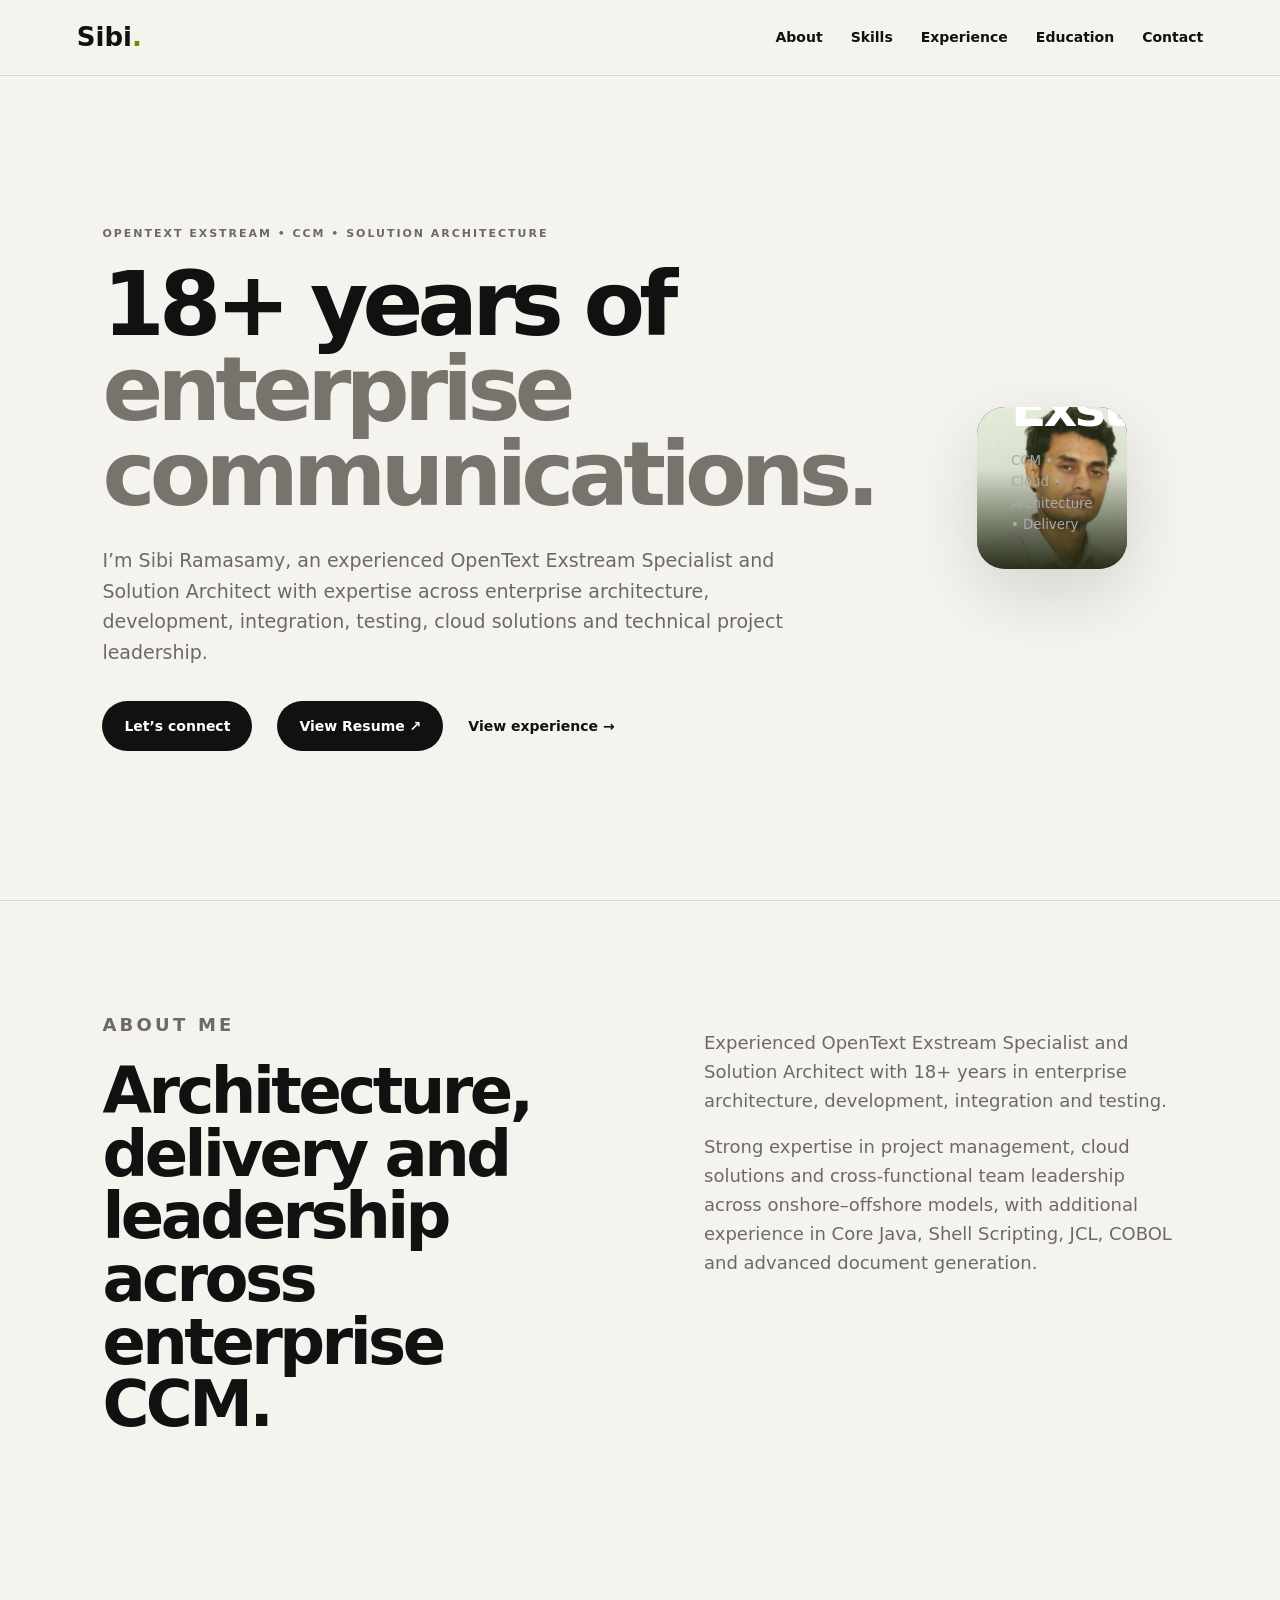
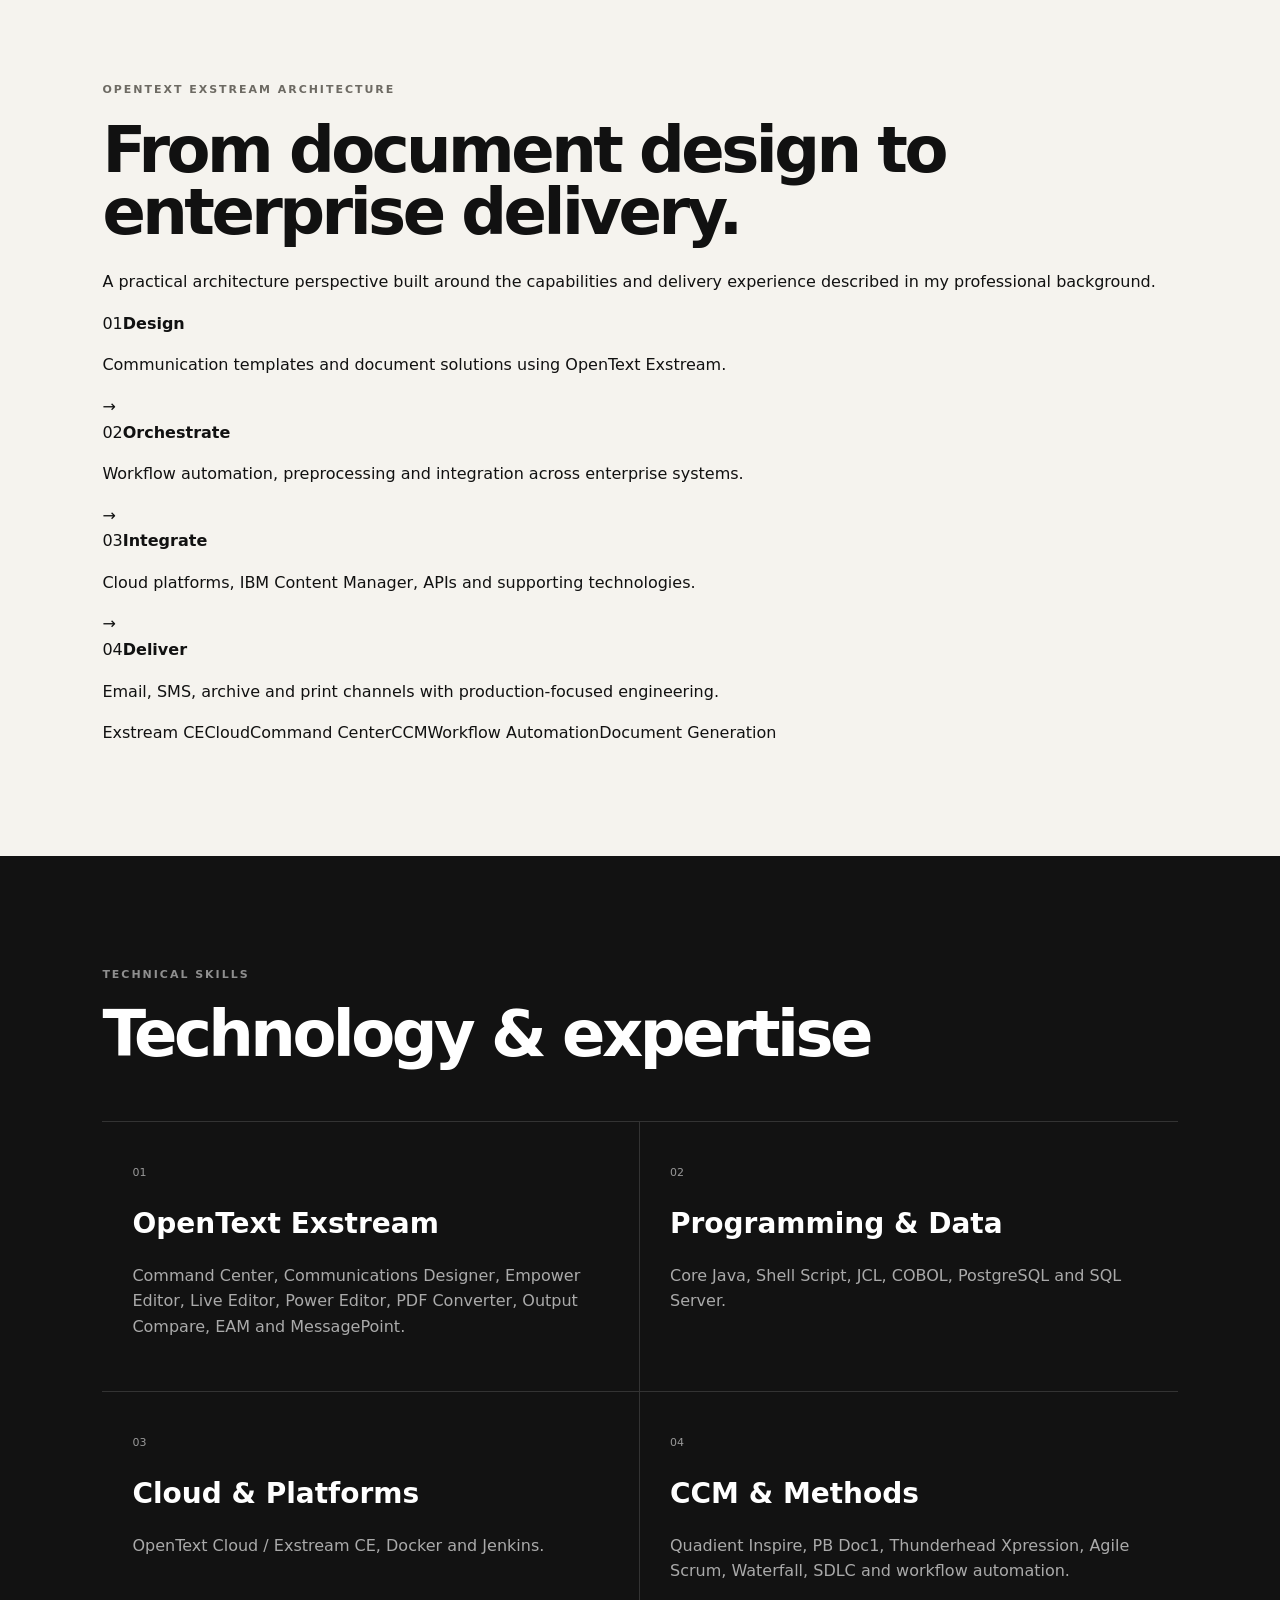
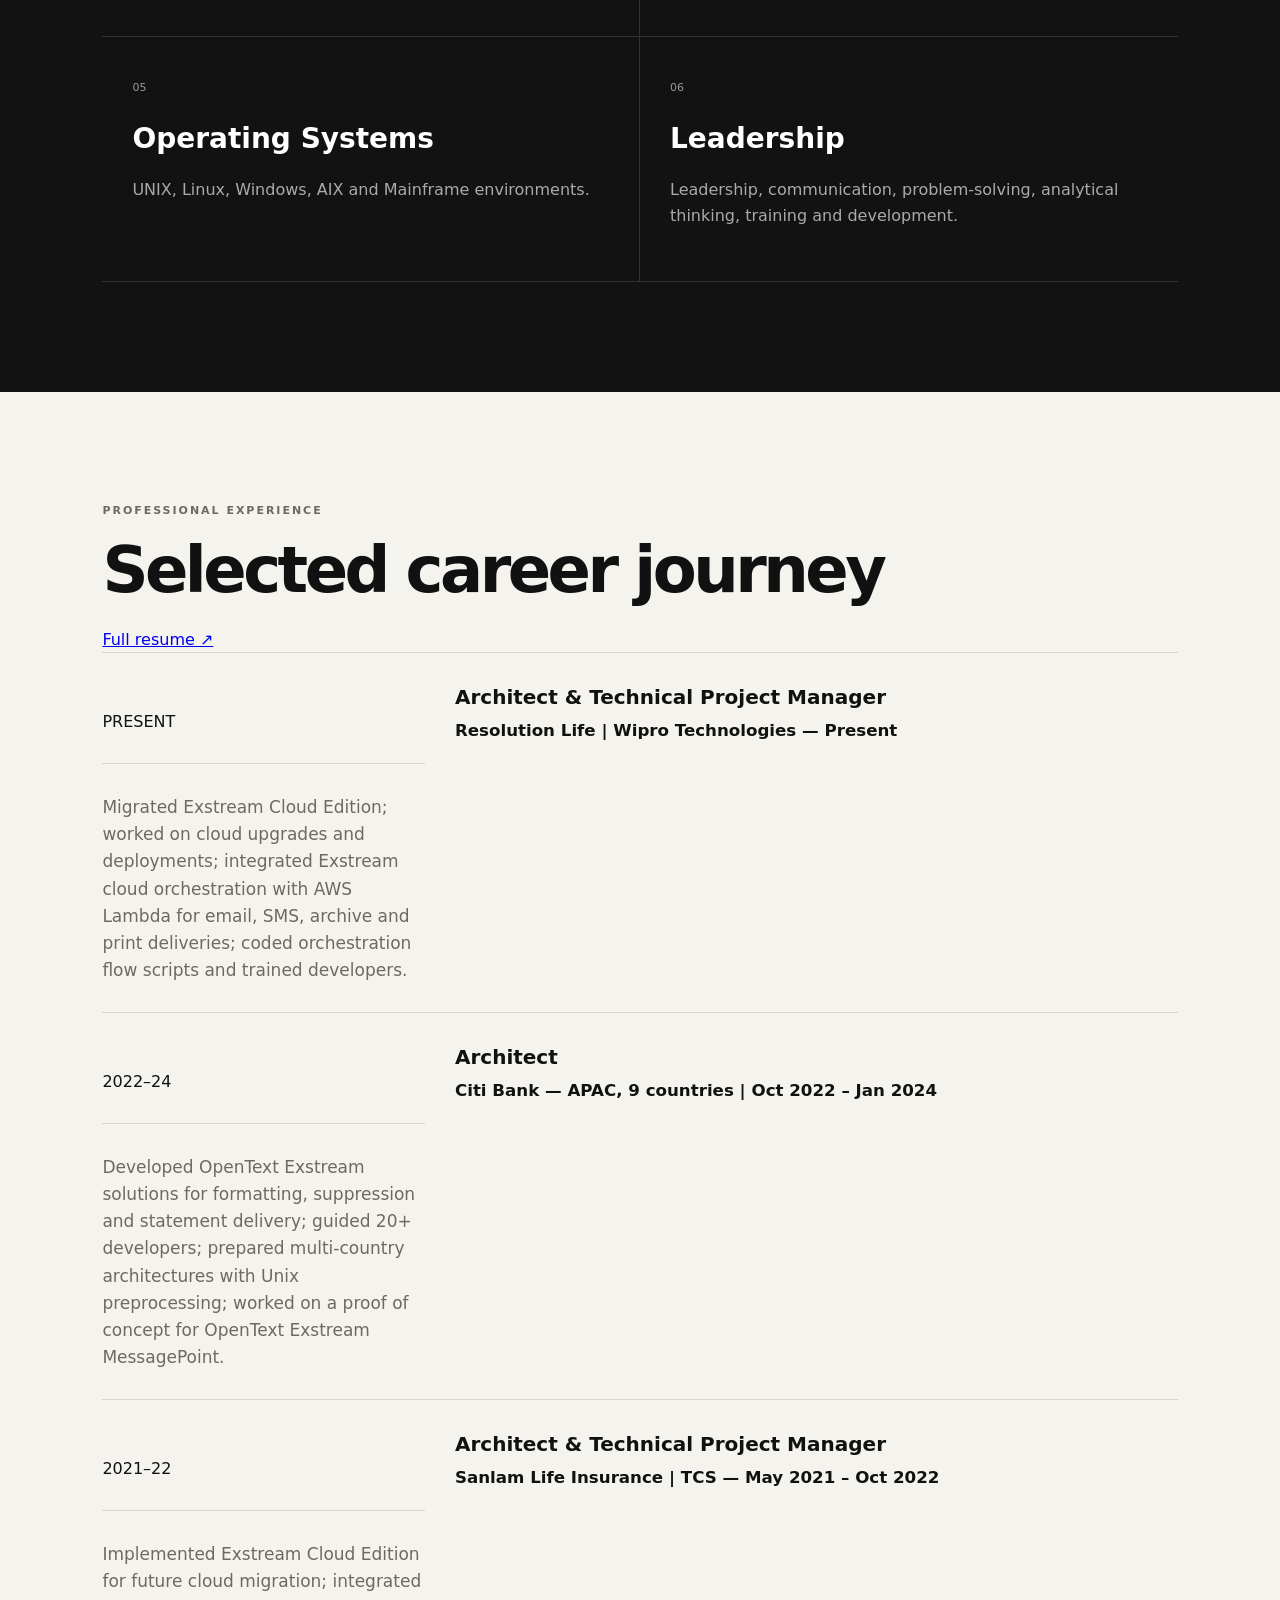
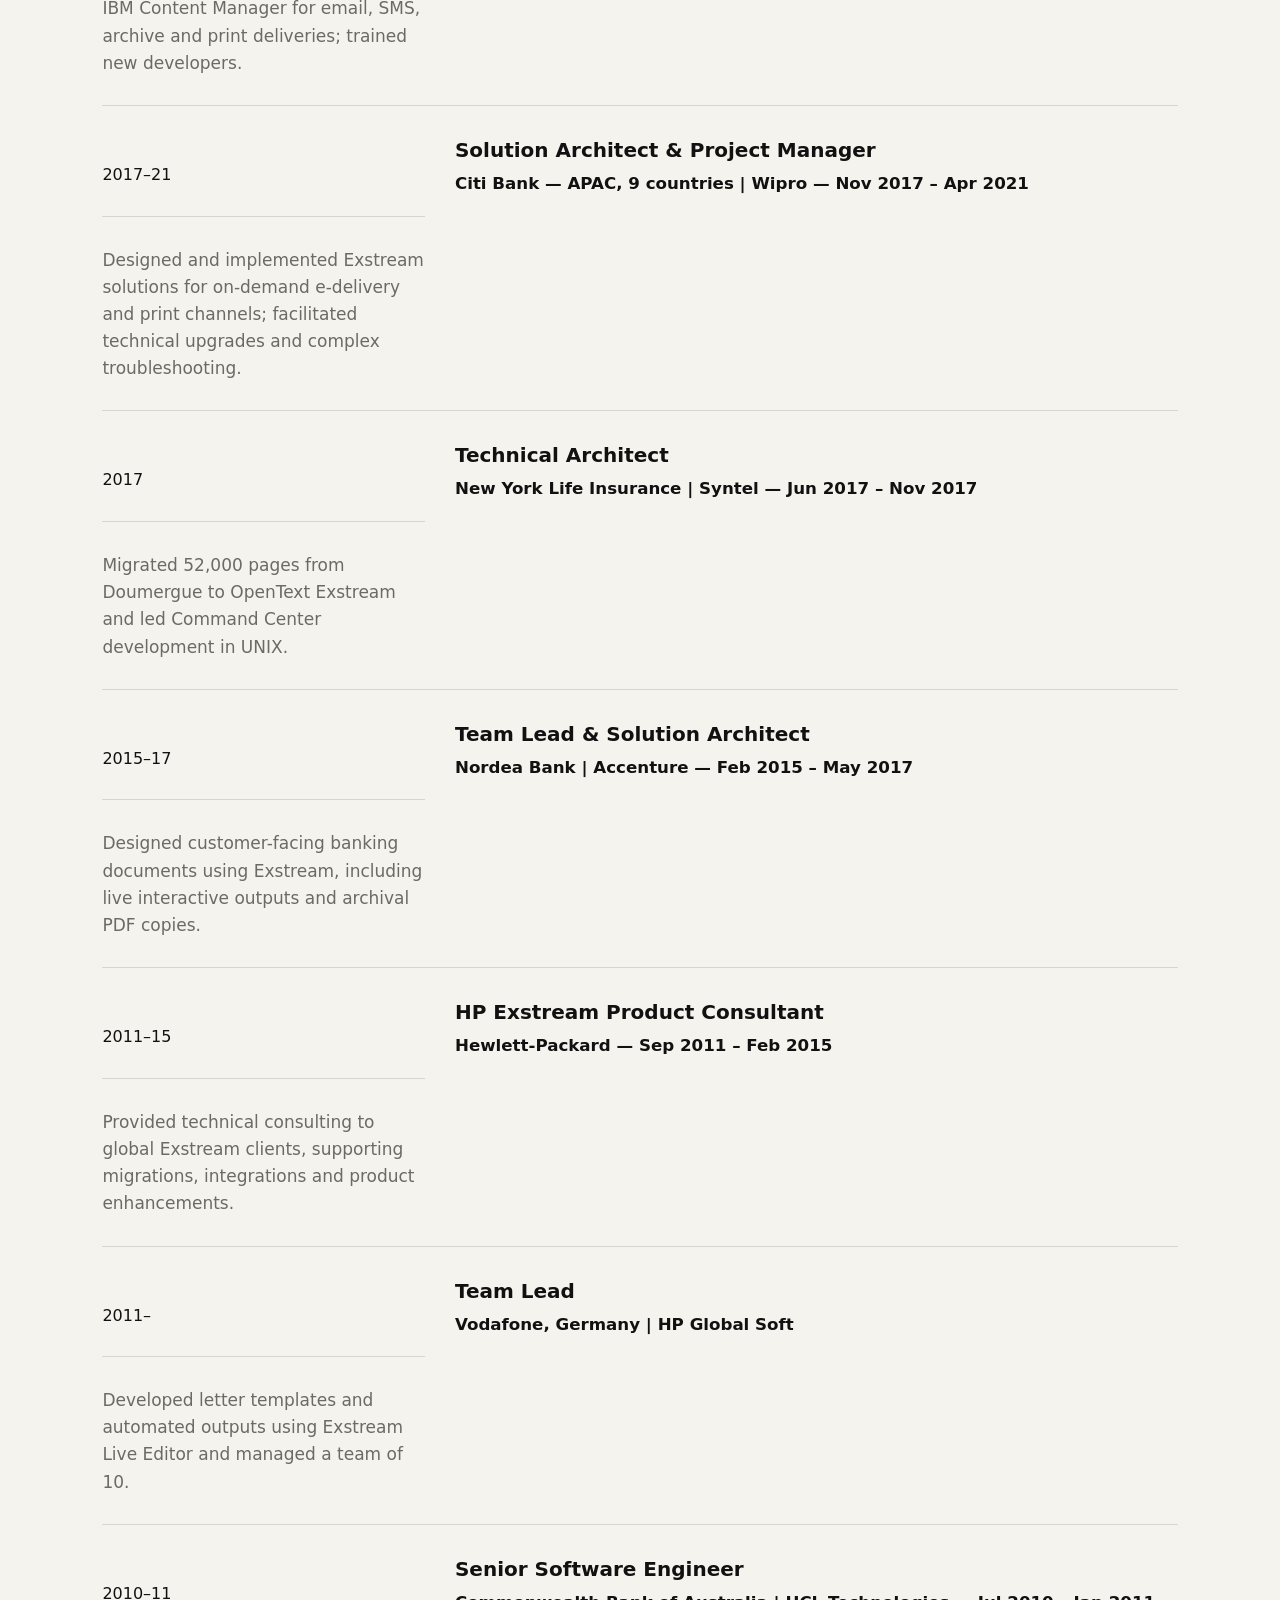
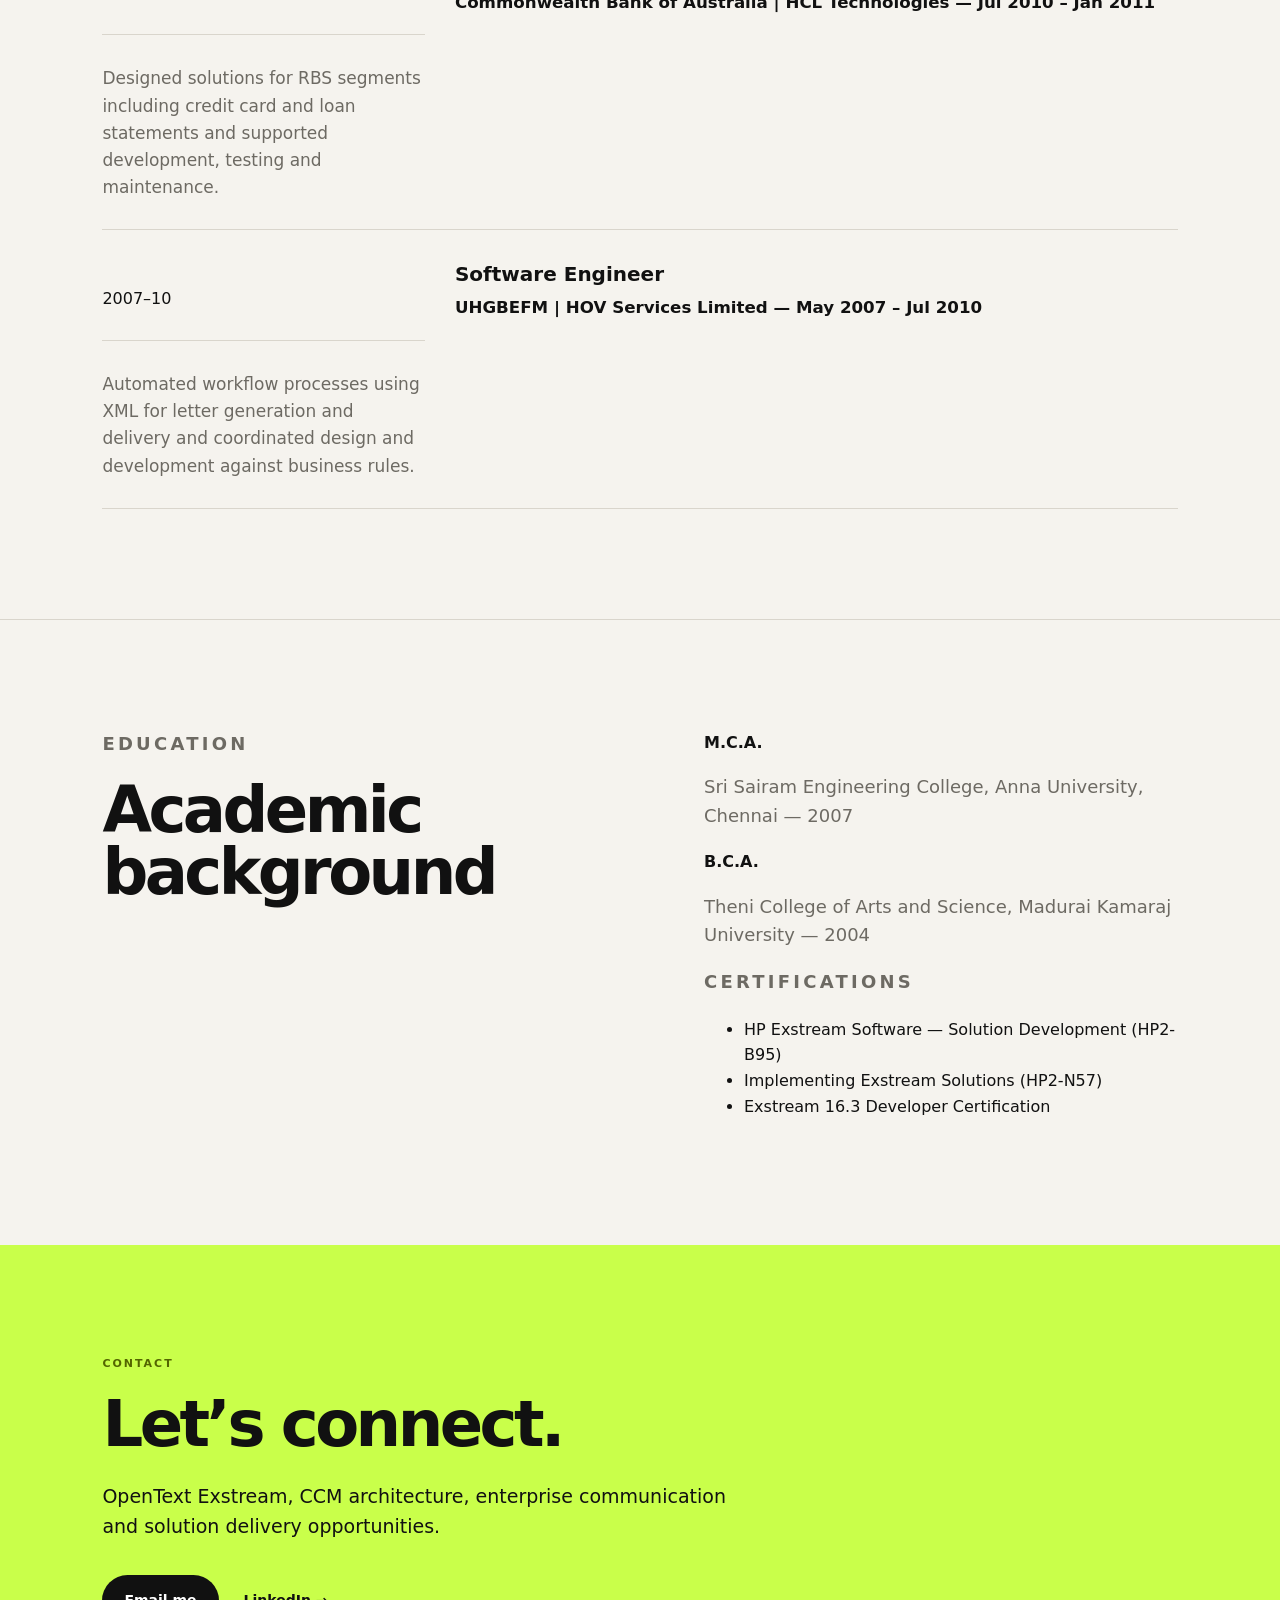
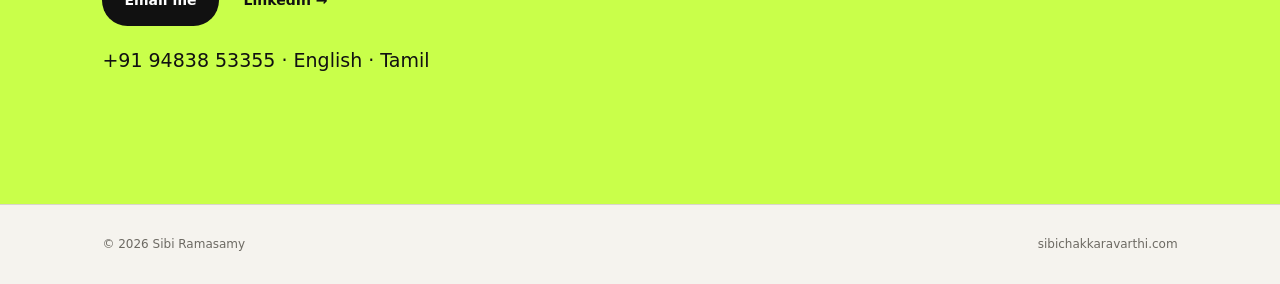
==== commit 60bf7c1e: "Enhance portfolio with architecture section and resume actions" ====
--- a/index.html
+++ b/index.html
@@ -13,12 +13,14 @@
 <div class="hero-copy"><p class="eyebrow">OPENTEXT EXSTREAM • CCM • SOLUTION ARCHITECTURE</p>
 <h1>18+ years of<br><span>enterprise communications.</span></h1>
 <p class="lead">I’m Sibi Ramasamy, an experienced OpenText Exstream Specialist and Solution Architect with expertise across enterprise architecture, development, integration, testing, cloud solutions and technical project leadership.</p>
-<div class="actions"><a class="button" href="#contact">Let’s connect</a><a class="text-link" href="#experience">View experience →</a></div></div>
+<div class="actions"><a class="button" href="#contact">Let’s connect</a><a class="button secondary" href="resume.html">View Resume ↗</a><a class="text-link" href="#experience">View experience →</a></div></div>
 <div class="hero-card"><img class="profile-photo" src="assets/profile.jpg" alt="Sibi Ramasamy"><div class="orb"></div><div class="card-label">SOLUTION ARCHITECT</div><strong>OpenText<br>Exstream</strong><small>CCM • Cloud • Architecture • Delivery</small></div>
 </section>
 
 <section id="about" class="section split"><div><p class="eyebrow">ABOUT ME</p><h2>Architecture, delivery and leadership across enterprise CCM.</h2></div>
 <div><p>Experienced OpenText Exstream Specialist and Solution Architect with 18+ years in enterprise architecture, development, integration and testing.</p><p>Strong expertise in project management, cloud solutions and cross-functional team leadership across onshore–offshore models, with additional experience in Core Java, Shell Scripting, JCL, COBOL and advanced document generation.</p></div></section>
+
+<section id="architecture" class="section architecture"><div class="architecture-head"><div><p class="eyebrow">OPENTEXT EXSTREAM ARCHITECTURE</p><h2>From document design to enterprise delivery.</h2></div><p class="architecture-intro">A practical architecture perspective built around the capabilities and delivery experience described in my professional background.</p></div><div class="architecture-flow"><div class="arch-step"><span>01</span><b>Design</b><p>Communication templates and document solutions using OpenText Exstream.</p></div><div class="arch-arrow">→</div><div class="arch-step"><span>02</span><b>Orchestrate</b><p>Workflow automation, preprocessing and integration across enterprise systems.</p></div><div class="arch-arrow">→</div><div class="arch-step"><span>03</span><b>Integrate</b><p>Cloud platforms, IBM Content Manager, APIs and supporting technologies.</p></div><div class="arch-arrow">→</div><div class="arch-step"><span>04</span><b>Deliver</b><p>Email, SMS, archive and print channels with production-focused engineering.</p></div></div><div class="architecture-tags"><span>Exstream CE</span><span>Cloud</span><span>Command Center</span><span>CCM</span><span>Workflow Automation</span><span>Document Generation</span></div></section>
 
 <section id="skills" class="section dark"><p class="eyebrow">TECHNICAL SKILLS</p><h2>Technology & expertise</h2><div class="grid">
 <article><span>01</span><h3>OpenText Exstream</h3><p>Command Center, Communications Designer, Empower Editor, Live Editor, Power Editor, PDF Converter, Output Compare, EAM and MessagePoint.</p></article>
@@ -29,17 +31,17 @@
 <article><span>06</span><h3>Leadership</h3><p>Leadership, communication, problem-solving, analytical thinking, training and development.</p></article>
 </div></section>
 
-<section id="experience" class="section"><p class="eyebrow">PROFESSIONAL EXPERIENCE</p><h2>Selected career journey</h2><div class="timeline">
-<div><b>Architect & Technical Project Manager<br><small>Resolution Life | Wipro Technologies — Present</small></b><p>Migrated Exstream Cloud Edition; worked on cloud upgrades and deployments; integrated Exstream cloud orchestration with AWS Lambda for email, SMS, archive and print deliveries; coded orchestration flow scripts and trained developers.</p></div>
-<div><b>Architect<br><small>Citi Bank — APAC, 9 countries | Oct 2022 – Jan 2024</small></b><p>Developed OpenText Exstream solutions for formatting, suppression and statement delivery; guided 20+ developers; prepared multi-country architectures with Unix preprocessing; worked on a proof of concept for OpenText Exstream MessagePoint.</p></div>
-<div><b>Architect & Technical Project Manager<br><small>Sanlam Life Insurance | TCS — May 2021 – Oct 2022</small></b><p>Implemented Exstream Cloud Edition for future cloud migration; integrated IBM Content Manager for email, SMS, archive and print deliveries; trained new developers.</p></div>
-<div><b>Solution Architect & Project Manager<br><small>Citi Bank — APAC, 9 countries | Wipro — Nov 2017 – Apr 2021</small></b><p>Designed and implemented Exstream solutions for on-demand e-delivery and print channels; facilitated technical upgrades and complex troubleshooting.</p></div>
-<div><b>Technical Architect<br><small>New York Life Insurance | Syntel — Jun 2017 – Nov 2017</small></b><p>Migrated 52,000 pages from Doumergue to OpenText Exstream and led Command Center development in UNIX.</p></div>
-<div><b>Team Lead & Solution Architect<br><small>Nordea Bank | Accenture — Feb 2015 – May 2017</small></b><p>Designed customer-facing banking documents using Exstream, including live interactive outputs and archival PDF copies.</p></div>
-<div><b>HP Exstream Product Consultant<br><small>Hewlett-Packard — Sep 2011 – Feb 2015</small></b><p>Provided technical consulting to global Exstream clients, supporting migrations, integrations and product enhancements.</p></div>
-<div><b>Team Lead<br><small>Vodafone, Germany | HP Global Soft</small></b><p>Developed letter templates and automated outputs using Exstream Live Editor and managed a team of 10.</p></div>
-<div><b>Senior Software Engineer<br><small>Commonwealth Bank of Australia | HCL Technologies — Jul 2010 – Jan 2011</small></b><p>Designed solutions for RBS segments including credit card and loan statements and supported development, testing and maintenance.</p></div>
-<div><b>Software Engineer<br><small>UHGBEFM | HOV Services Limited — May 2007 – Jul 2010</small></b><p>Automated workflow processes using XML for letter generation and delivery and coordinated design and development against business rules.</p></div>
+<section id="experience" class="section"><div class="section-heading-row"><div><p class="eyebrow">PROFESSIONAL EXPERIENCE</p><h2>Selected career journey</h2></div><a class="outline-button" href="resume.html">Full resume ↗</a></div><div class="timeline">
+<div><div class="timeline-year">PRESENT</div><b>Architect & Technical Project Manager<br><small>Resolution Life | Wipro Technologies — Present</small></b><p>Migrated Exstream Cloud Edition; worked on cloud upgrades and deployments; integrated Exstream cloud orchestration with AWS Lambda for email, SMS, archive and print deliveries; coded orchestration flow scripts and trained developers.</p></div>
+<div><div class="timeline-year">2022–24</div><b>Architect<br><small>Citi Bank — APAC, 9 countries | Oct 2022 – Jan 2024</small></b><p>Developed OpenText Exstream solutions for formatting, suppression and statement delivery; guided 20+ developers; prepared multi-country architectures with Unix preprocessing; worked on a proof of concept for OpenText Exstream MessagePoint.</p></div>
+<div><div class="timeline-year">2021–22</div><b>Architect & Technical Project Manager<br><small>Sanlam Life Insurance | TCS — May 2021 – Oct 2022</small></b><p>Implemented Exstream Cloud Edition for future cloud migration; integrated IBM Content Manager for email, SMS, archive and print deliveries; trained new developers.</p></div>
+<div><div class="timeline-year">2017–21</div><b>Solution Architect & Project Manager<br><small>Citi Bank — APAC, 9 countries | Wipro — Nov 2017 – Apr 2021</small></b><p>Designed and implemented Exstream solutions for on-demand e-delivery and print channels; facilitated technical upgrades and complex troubleshooting.</p></div>
+<div><div class="timeline-year">2017</div><b>Technical Architect<br><small>New York Life Insurance | Syntel — Jun 2017 – Nov 2017</small></b><p>Migrated 52,000 pages from Doumergue to OpenText Exstream and led Command Center development in UNIX.</p></div>
+<div><div class="timeline-year">2015–17</div><b>Team Lead & Solution Architect<br><small>Nordea Bank | Accenture — Feb 2015 – May 2017</small></b><p>Designed customer-facing banking documents using Exstream, including live interactive outputs and archival PDF copies.</p></div>
+<div><div class="timeline-year">2011–15</div><b>HP Exstream Product Consultant<br><small>Hewlett-Packard — Sep 2011 – Feb 2015</small></b><p>Provided technical consulting to global Exstream clients, supporting migrations, integrations and product enhancements.</p></div>
+<div><div class="timeline-year">2011–</div><b>Team Lead<br><small>Vodafone, Germany | HP Global Soft</small></b><p>Developed letter templates and automated outputs using Exstream Live Editor and managed a team of 10.</p></div>
+<div><div class="timeline-year">2010–11</div><b>Senior Software Engineer<br><small>Commonwealth Bank of Australia | HCL Technologies — Jul 2010 – Jan 2011</small></b><p>Designed solutions for RBS segments including credit card and loan statements and supported development, testing and maintenance.</p></div>
+<div><div class="timeline-year">2007–10</div><b>Software Engineer<br><small>UHGBEFM | HOV Services Limited — May 2007 – Jul 2010</small></b><p>Automated workflow processes using XML for letter generation and delivery and coordinated design and development against business rules.</p></div>
 </div></section>
 
 <section id="education" class="section split"><div><p class="eyebrow">EDUCATION</p><h2>Academic background</h2></div><div><div class="edu"><b>M.C.A.</b><p>Sri Sairam Engineering College, Anna University, Chennai — 2007</p></div><div class="edu"><b>B.C.A.</b><p>Theni College of Arts and Science, Madurai Kamaraj University — 2004</p></div><p class="eyebrow cert-title">CERTIFICATIONS</p><ul><li>HP Exstream Software — Solution Development (HP2-B95)</li><li>Implementing Exstream Solutions (HP2-N57)</li><li>Exstream 16.3 Developer Certification</li></ul></div></section>
--- a/style.css
+++ b/style.css
@@ -1 +1 @@
-:root{--bg:#f5f3ee;--ink:#111;--muted:#6d6a63;--line:#d9d5cc;--dark:#121212;--accent:#c9ff4a}*{box-sizing:border-box}html{scroll-behavior:smooth}body{margin:0;background:var(--bg);color:var(--ink);font-family:Inter,ui-sans-serif,system-ui,-apple-system,BlinkMacSystemFont,"Segoe UI",sans-serif;line-height:1.6}.nav{height:76px;padding:0 6vw;display:flex;align-items:center;justify-content:space-between;border-bottom:1px solid var(--line);position:sticky;top:0;background:rgba(245,243,238,.9);backdrop-filter:blur(14px);z-index:5}.brand{font-size:26px;font-weight:800;color:var(--ink);text-decoration:none}.brand span{color:#718c00}.nav nav{display:flex;gap:28px}.nav nav a,.text-link{color:var(--ink);text-decoration:none;font-weight:650;font-size:14px}.hero{min-height:calc(100vh - 76px);padding:9vw 8vw;display:grid;grid-template-columns:1.25fr .75fr;gap:8vw;align-items:center}.eyebrow{font-size:11px;letter-spacing:.18em;font-weight:800;color:var(--muted);margin:0 0 20px}.hero h1{font-size:clamp(48px,7vw,100px);line-height:.95;letter-spacing:-.065em;margin:0 0 28px;max-width:950px}.hero h1 span{color:#77746d}.lead{font-size:19px;color:var(--muted);max-width:700px}.actions{display:flex;align-items:center;gap:25px;margin-top:34px}.button{display:inline-block;padding:14px 22px;background:var(--ink);color:#fff;text-decoration:none;border-radius:999px;font-weight:700;font-size:14px}.hero-card{aspect-ratio:1/1.08;background:#1a1a1a;color:white;border-radius:28px;padding:34px;display:flex;flex-direction:column;justify-content:flex-end;position:relative;overflow:hidden;box-shadow:0 25px 70px #0002}.orb{position:absolute;width:280px;height:280px;border-radius:50%;background:var(--accent);right:-60px;top:-60px}.card-label{font-size:11px;letter-spacing:.2em;opacity:.6;margin-bottom:12px}.hero-card strong{font-size:52px;line-height:.9;letter-spacing:-.05em}.hero-card small{margin-top:18px;color:#aaa}.section{padding:110px 8vw}.split{display:grid;grid-template-columns:1fr 1fr;gap:10vw;border-top:1px solid var(--line)}h2{font-size:clamp(38px,5vw,70px);line-height:.98;letter-spacing:-.055em;margin:0 0 25px}.split p{font-size:18px;color:var(--muted);max-width:680px}.dark{background:var(--dark);color:white}.dark .eyebrow{color:#8f8f8f}.dark h2{margin-bottom:55px}.grid{display:grid;grid-template-columns:repeat(2,1fr);border-top:1px solid #333}.grid article{padding:36px 30px;border-bottom:1px solid #333}.grid article:nth-child(odd){border-right:1px solid #333}.grid span{font-size:11px;color:#999}.grid h3{font-size:28px;margin:18px 0 8px}.grid p{color:#aaa;max-width:520px}.timeline{border-top:1px solid var(--line)}.timeline div{display:grid;grid-template-columns:30% 1fr;gap:30px;padding:28px 0;border-bottom:1px solid var(--line)}.timeline b{font-size:20px}.timeline p{margin:0;color:var(--muted);font-size:17px}.contact{background:var(--accent)}.contact .eyebrow{color:#536500}.contact p:not(.eyebrow){font-size:19px;max-width:650px}.contact .button{background:#111}footer{padding:30px 8vw;display:flex;justify-content:space-between;font-size:12px;color:var(--muted);border-top:1px solid var(--line)}@media(max-width:800px){.nav nav{display:none}.hero,.split{grid-template-columns:1fr}.hero{padding-top:70px}.hero-card{max-width:480px}.section{padding:80px 7vw}.grid{grid-template-columns:1fr}.grid article:nth-child(odd){border-right:0}.timeline div{grid-template-columns:1fr;gap:8px}footer{gap:15px;flex-direction:column}}+:root{--bg:#f5f3ee;--ink:#111;--muted:#6d6a63;--line:#d9d5cc;--dark:#121212;--accent:#c9ff4a}*{box-sizing:border-box}html{scroll-behavior:smooth}body{margin:0;background:var(--bg);color:var(--ink);font-family:Inter,ui-sans-serif,system-ui,-apple-system,BlinkMacSystemFont,"Segoe UI",sans-serif;line-height:1.6}.nav{height:76px;padding:0 6vw;display:flex;align-items:center;justify-content:space-between;border-bottom:1px solid var(--line);position:sticky;top:0;background:rgba(245,243,238,.9);backdrop-filter:blur(14px);z-index:5}.brand{font-size:26px;font-weight:800;color:var(--ink);text-decoration:none}.brand span{color:#718c00}.nav nav{display:flex;gap:28px}.nav nav a,.text-link{color:var(--ink);text-decoration:none;font-weight:650;font-size:14px}.hero{min-height:calc(100vh - 76px);padding:9vw 8vw;display:grid;grid-template-columns:1.25fr .75fr;gap:8vw;align-items:center}.eyebrow{font-size:11px;letter-spacing:.18em;font-weight:800;color:var(--muted);margin:0 0 20px}.hero h1{font-size:clamp(48px,7vw,100px);line-height:.95;letter-spacing:-.065em;margin:0 0 28px;max-width:950px}.hero h1 span{color:#77746d}.lead{font-size:19px;color:var(--muted);max-width:700px}.actions{display:flex;align-items:center;gap:25px;margin-top:34px}.button{display:inline-block;padding:14px 22px;background:var(--ink);color:#fff;text-decoration:none;border-radius:999px;font-weight:700;font-size:14px}.hero-card{aspect-ratio:1/1.08;background:#1a1a1a;color:white;border-radius:28px;padding:34px;display:flex;flex-direction:column;justify-content:flex-end;position:relative;overflow:hidden;box-shadow:0 25px 70px #0002}.profile-photo{position:absolute;inset:0;width:100%;height:100%;object-fit:cover;object-position:center top;filter:saturate(.92)}.hero-card:after{content:"";position:absolute;inset:0;background:linear-gradient(to top,rgba(0,0,0,.92),rgba(0,0,0,.08) 62%,rgba(0,0,0,.02))}.hero-card>*:not(.profile-photo){z-index:1}.hero-card .orb{opacity:.12;z-index:1}.orb{position:absolute;width:280px;height:280px;border-radius:50%;background:var(--accent);right:-60px;top:-60px}.card-label{font-size:11px;letter-spacing:.2em;opacity:.6;margin-bottom:12px}.hero-card strong{font-size:52px;line-height:.9;letter-spacing:-.05em}.hero-card small{margin-top:18px;color:#aaa}.section{padding:110px 8vw}.split{display:grid;grid-template-columns:1fr 1fr;gap:10vw;border-top:1px solid var(--line)}h2{font-size:clamp(38px,5vw,70px);line-height:.98;letter-spacing:-.055em;margin:0 0 25px}.split p{font-size:18px;color:var(--muted);max-width:680px}.dark{background:var(--dark);color:white}.dark .eyebrow{color:#8f8f8f}.dark h2{margin-bottom:55px}.grid{display:grid;grid-template-columns:repeat(2,1fr);border-top:1px solid #333}.grid article{padding:36px 30px;border-bottom:1px solid #333}.grid article:nth-child(odd){border-right:1px solid #333}.grid span{font-size:11px;color:#999}.grid h3{font-size:28px;margin:18px 0 8px}.grid p{color:#aaa;max-width:520px}.timeline{border-top:1px solid var(--line)}.timeline div{display:grid;grid-template-columns:30% 1fr;gap:30px;padding:28px 0;border-bottom:1px solid var(--line)}.timeline b{font-size:20px}.timeline p{margin:0;color:var(--muted);font-size:17px}.contact{background:var(--accent)}.contact .eyebrow{color:#536500}.contact p:not(.eyebrow){font-size:19px;max-width:650px}.contact .button{background:#111}footer{padding:30px 8vw;display:flex;justify-content:space-between;font-size:12px;color:var(--muted);border-top:1px solid var(--line)}@media(max-width:800px){.nav nav{display:none}.hero,.split{grid-template-columns:1fr}.hero{padding-top:70px}.hero-card{max-width:480px}.section{padding:80px 7vw}.grid{grid-template-columns:1fr}.grid article:nth-child(odd){border-right:0}.timeline div{grid-template-columns:1fr;gap:8px}footer{gap:15px;flex-direction:column}}
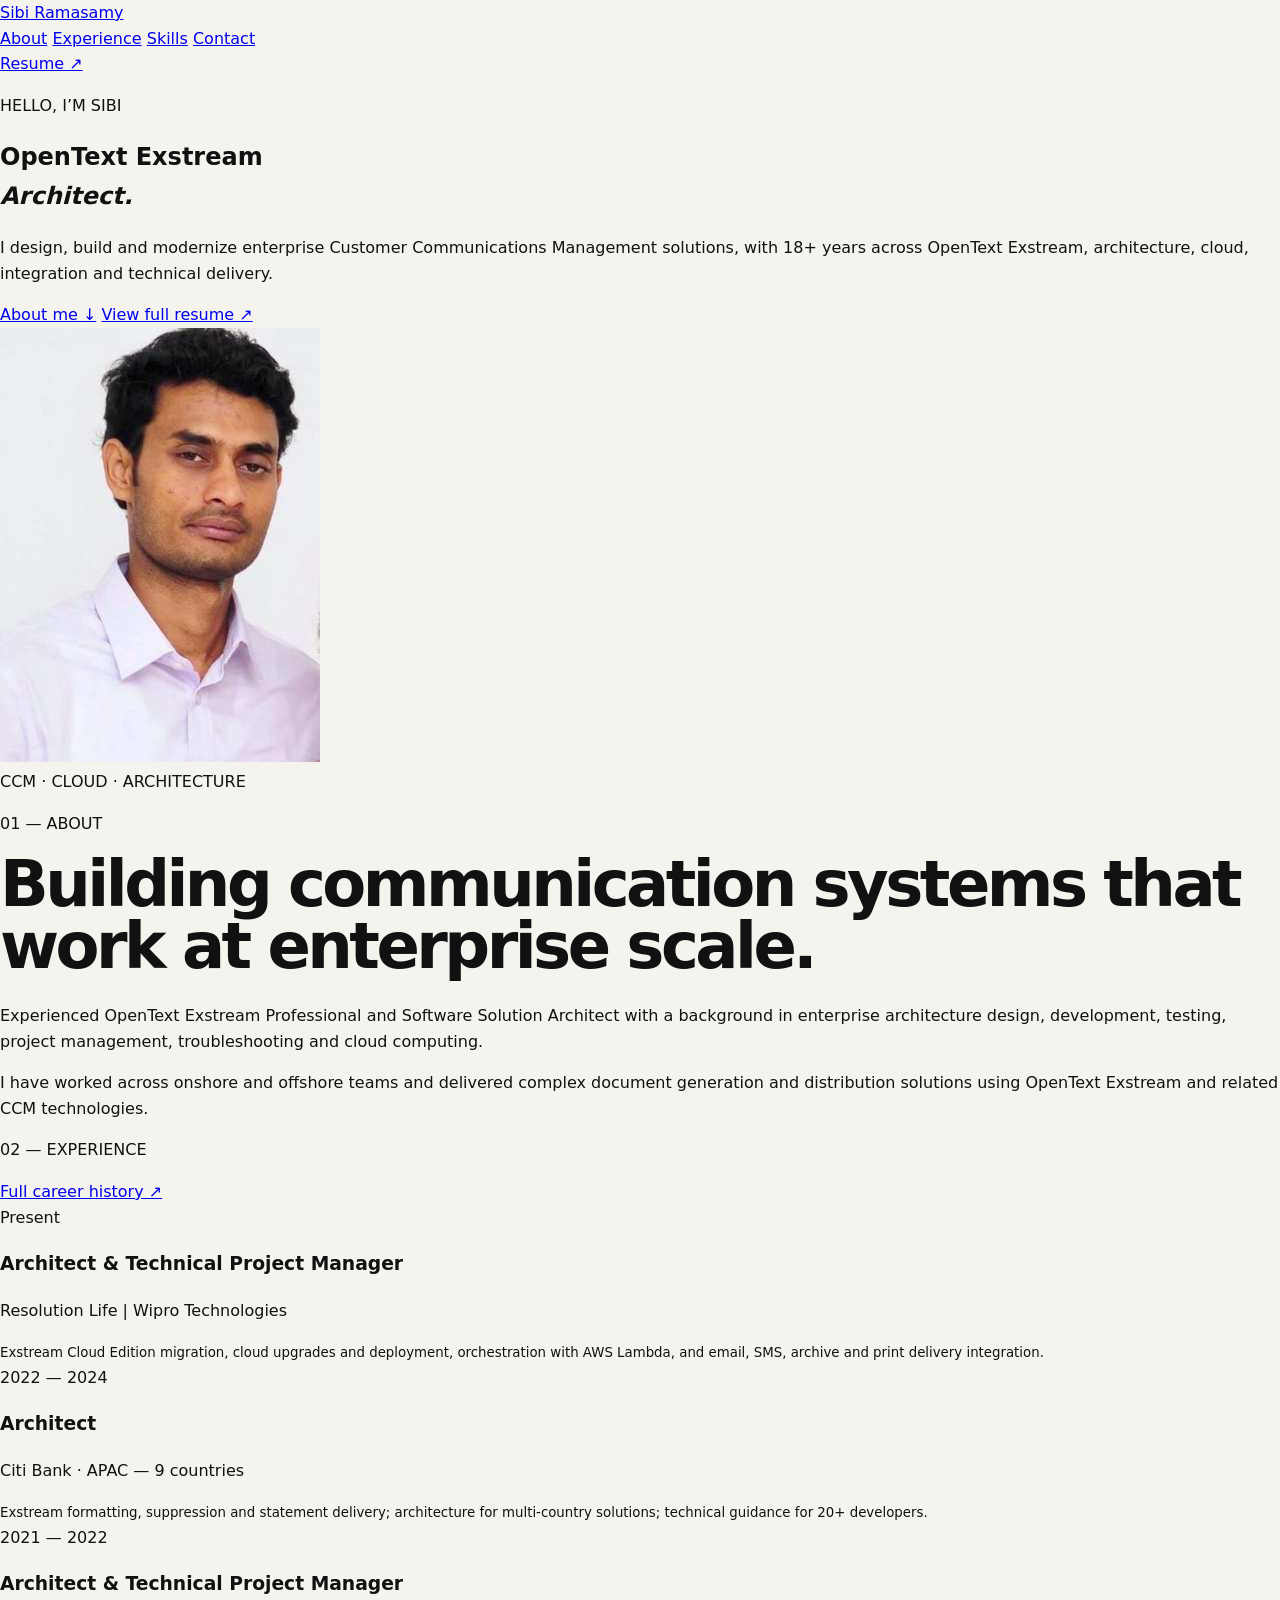
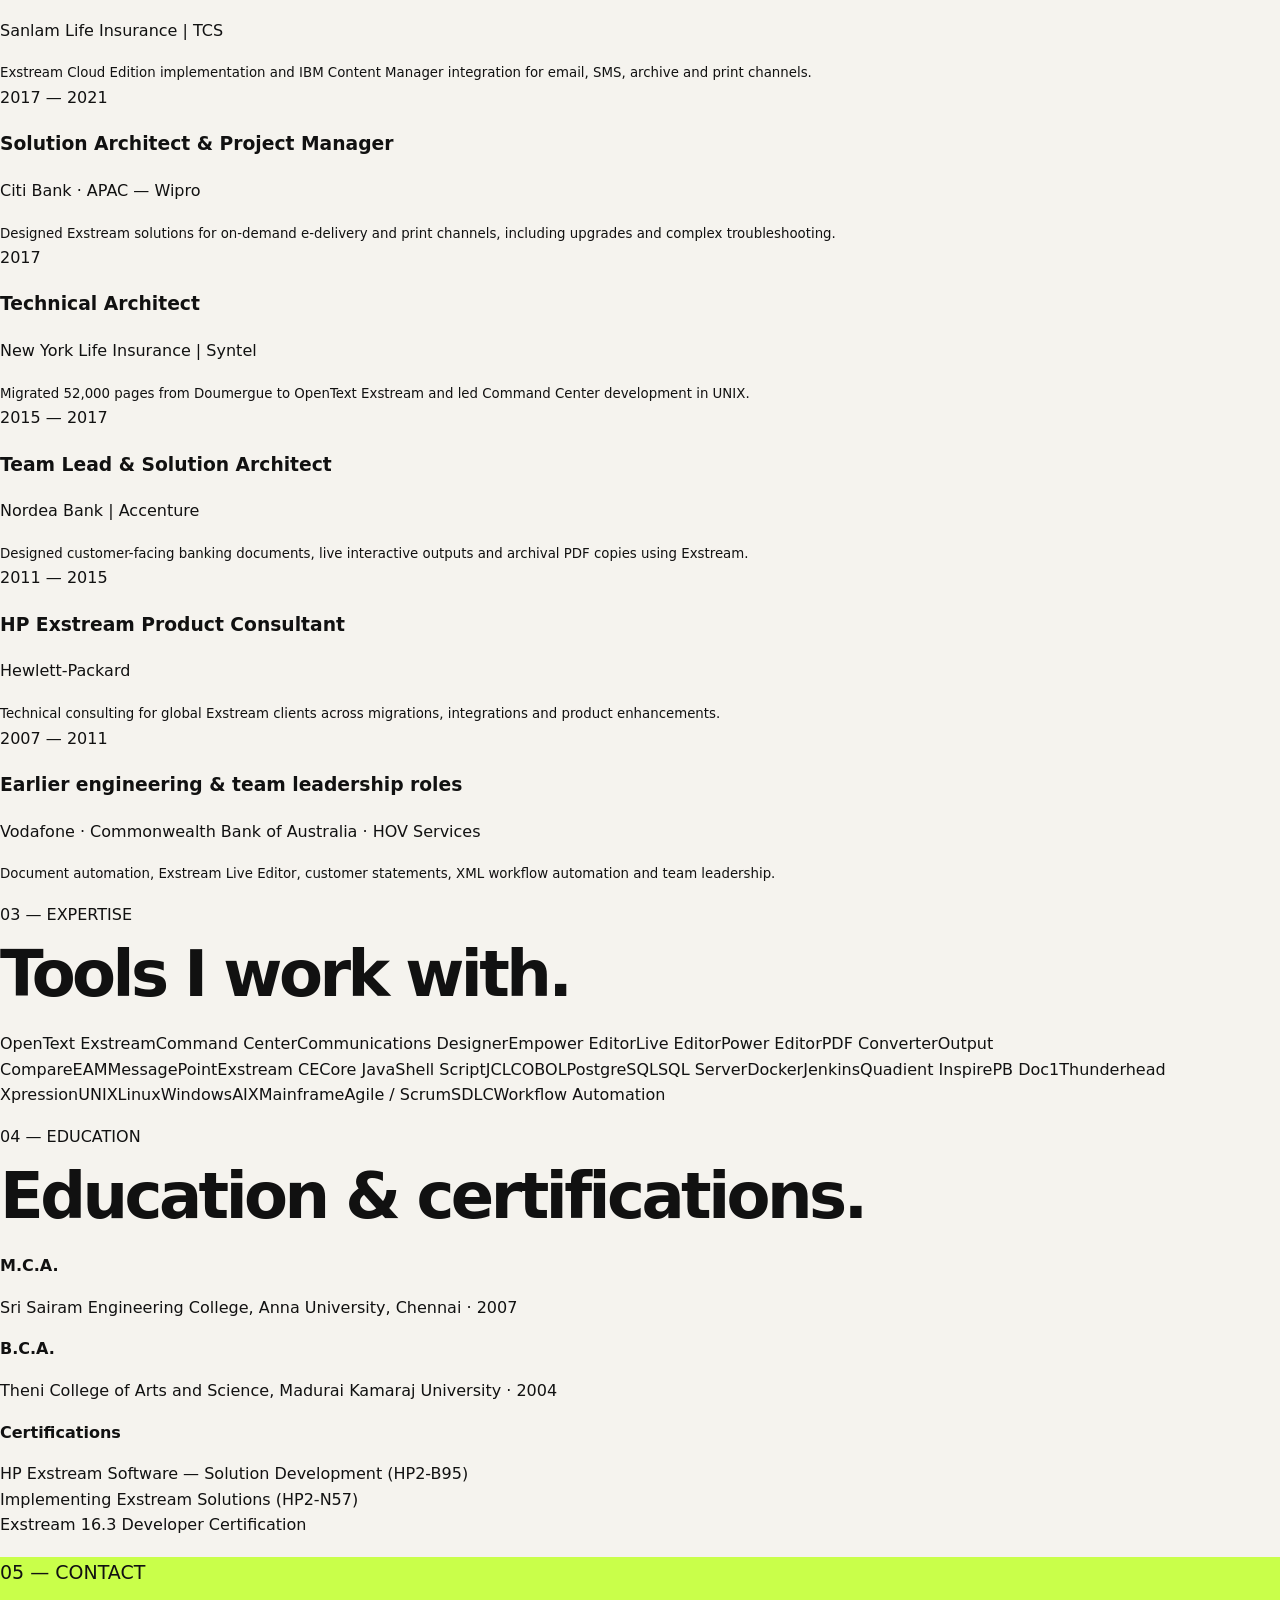
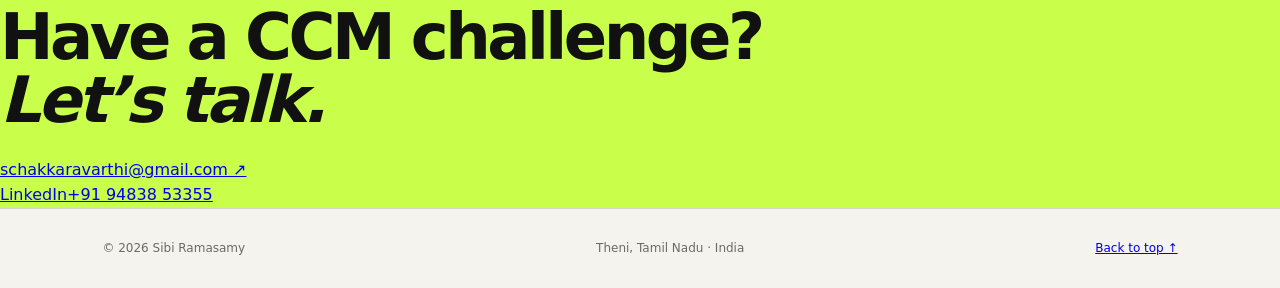
==== commit fcb6a294: "Redesign portfolio in minimalist personal style" ====
--- a/index.html
+++ b/index.html
@@ -1,51 +1,92 @@
 <!doctype html>
 <html lang="en">
 <head>
-<meta charset="utf-8"><meta name="viewport" content="width=device-width,initial-scale=1">
-<meta name="description" content="Sibi Ramasamy — OpenText Exstream Specialist and Solution Architect with 18+ years of enterprise CCM experience.">
-<title>Sibi Ramasamy | OpenText Exstream Architect</title>
+<meta charset="utf-8">
+<meta name="viewport" content="width=device-width,initial-scale=1">
+<meta name="description" content="Sibi Ramasamy — OpenText Exstream Professional and Software Solution Architect.">
+<title>Sibi Ramasamy — OpenText Exstream Architect</title>
 <link rel="stylesheet" href="style.css">
 </head>
 <body>
-<header class="nav"><a class="brand" href="#home">Sibi<span>.</span></a><nav><a href="#about">About</a><a href="#skills">Skills</a><a href="#experience">Experience</a><a href="#education">Education</a><a href="#contact">Contact</a></nav></header>
+<header class="topbar">
+  <a class="logo" href="#home">Sibi Ramasamy</a>
+  <nav>
+    <a href="#about">About</a>
+    <a href="#work">Experience</a>
+    <a href="#skills">Skills</a>
+    <a href="#contact">Contact</a>
+  </nav>
+  <a class="nav-cv" href="resume.html">Resume ↗</a>
+</header>
+
 <main>
-<section id="home" class="hero">
-<div class="hero-copy"><p class="eyebrow">OPENTEXT EXSTREAM • CCM • SOLUTION ARCHITECTURE</p>
-<h1>18+ years of<br><span>enterprise communications.</span></h1>
-<p class="lead">I’m Sibi Ramasamy, an experienced OpenText Exstream Specialist and Solution Architect with expertise across enterprise architecture, development, integration, testing, cloud solutions and technical project leadership.</p>
-<div class="actions"><a class="button" href="#contact">Let’s connect</a><a class="button secondary" href="resume.html">View Resume ↗</a><a class="text-link" href="#experience">View experience →</a></div></div>
-<div class="hero-card"><img class="profile-photo" src="assets/profile.jpg" alt="Sibi Ramasamy"><div class="orb"></div><div class="card-label">SOLUTION ARCHITECT</div><strong>OpenText<br>Exstream</strong><small>CCM • Cloud • Architecture • Delivery</small></div>
+<section id="home" class="intro">
+  <div class="intro-copy">
+    <p class="hello">HELLO, I’M SIBI</p>
+    <h1>OpenText Exstream<br><em>Architect.</em></h1>
+    <p class="intro-text">I design, build and modernize enterprise Customer Communications Management solutions, with 18+ years across OpenText Exstream, architecture, cloud, integration and technical delivery.</p>
+    <div class="intro-links">
+      <a class="circle-link" href="#about">About me <span>↓</span></a>
+      <a class="plain-link" href="resume.html">View full resume ↗</a>
+    </div>
+  </div>
+  <div class="portrait-wrap">
+    <div class="portrait-ring"></div>
+    <img src="assets/profile.jpg" alt="Sibi Ramasamy" class="portrait">
+    <div class="portrait-note">CCM · CLOUD · ARCHITECTURE</div>
+  </div>
 </section>
 
-<section id="about" class="section split"><div><p class="eyebrow">ABOUT ME</p><h2>Architecture, delivery and leadership across enterprise CCM.</h2></div>
-<div><p>Experienced OpenText Exstream Specialist and Solution Architect with 18+ years in enterprise architecture, development, integration and testing.</p><p>Strong expertise in project management, cloud solutions and cross-functional team leadership across onshore–offshore models, with additional experience in Core Java, Shell Scripting, JCL, COBOL and advanced document generation.</p></div></section>
+<section id="about" class="statement">
+  <p class="section-label">01 — ABOUT</p>
+  <div>
+    <h2>Building communication systems that work at enterprise scale.</h2>
+    <p>Experienced OpenText Exstream Professional and Software Solution Architect with a background in enterprise architecture design, development, testing, project management, troubleshooting and cloud computing.</p>
+    <p>I have worked across onshore and offshore teams and delivered complex document generation and distribution solutions using OpenText Exstream and related CCM technologies.</p>
+  </div>
+</section>
 
-<section id="architecture" class="section architecture"><div class="architecture-head"><div><p class="eyebrow">OPENTEXT EXSTREAM ARCHITECTURE</p><h2>From document design to enterprise delivery.</h2></div><p class="architecture-intro">A practical architecture perspective built around the capabilities and delivery experience described in my professional background.</p></div><div class="architecture-flow"><div class="arch-step"><span>01</span><b>Design</b><p>Communication templates and document solutions using OpenText Exstream.</p></div><div class="arch-arrow">→</div><div class="arch-step"><span>02</span><b>Orchestrate</b><p>Workflow automation, preprocessing and integration across enterprise systems.</p></div><div class="arch-arrow">→</div><div class="arch-step"><span>03</span><b>Integrate</b><p>Cloud platforms, IBM Content Manager, APIs and supporting technologies.</p></div><div class="arch-arrow">→</div><div class="arch-step"><span>04</span><b>Deliver</b><p>Email, SMS, archive and print channels with production-focused engineering.</p></div></div><div class="architecture-tags"><span>Exstream CE</span><span>Cloud</span><span>Command Center</span><span>CCM</span><span>Workflow Automation</span><span>Document Generation</span></div></section>
+<section id="work" class="experience">
+  <div class="section-head"><p class="section-label">02 — EXPERIENCE</p><a href="resume.html">Full career history ↗</a></div>
+  <div class="experience-list">
+    <article><span>Present</span><div><h3>Architect & Technical Project Manager</h3><p>Resolution Life | Wipro Technologies</p><small>Exstream Cloud Edition migration, cloud upgrades and deployment, orchestration with AWS Lambda, and email, SMS, archive and print delivery integration.</small></div></article>
+    <article><span>2022 — 2024</span><div><h3>Architect</h3><p>Citi Bank · APAC — 9 countries</p><small>Exstream formatting, suppression and statement delivery; architecture for multi-country solutions; technical guidance for 20+ developers.</small></div></article>
+    <article><span>2021 — 2022</span><div><h3>Architect & Technical Project Manager</h3><p>Sanlam Life Insurance | TCS</p><small>Exstream Cloud Edition implementation and IBM Content Manager integration for email, SMS, archive and print channels.</small></div></article>
+    <article><span>2017 — 2021</span><div><h3>Solution Architect & Project Manager</h3><p>Citi Bank · APAC — Wipro</p><small>Designed Exstream solutions for on-demand e-delivery and print channels, including upgrades and complex troubleshooting.</small></div></article>
+    <article><span>2017</span><div><h3>Technical Architect</h3><p>New York Life Insurance | Syntel</p><small>Migrated 52,000 pages from Doumergue to OpenText Exstream and led Command Center development in UNIX.</small></div></article>
+    <article><span>2015 — 2017</span><div><h3>Team Lead & Solution Architect</h3><p>Nordea Bank | Accenture</p><small>Designed customer-facing banking documents, live interactive outputs and archival PDF copies using Exstream.</small></div></article>
+    <article><span>2011 — 2015</span><div><h3>HP Exstream Product Consultant</h3><p>Hewlett-Packard</p><small>Technical consulting for global Exstream clients across migrations, integrations and product enhancements.</small></div></article>
+    <article><span>2007 — 2011</span><div><h3>Earlier engineering & team leadership roles</h3><p>Vodafone · Commonwealth Bank of Australia · HOV Services</p><small>Document automation, Exstream Live Editor, customer statements, XML workflow automation and team leadership.</small></div></article>
+  </div>
+</section>
 
-<section id="skills" class="section dark"><p class="eyebrow">TECHNICAL SKILLS</p><h2>Technology & expertise</h2><div class="grid">
-<article><span>01</span><h3>OpenText Exstream</h3><p>Command Center, Communications Designer, Empower Editor, Live Editor, Power Editor, PDF Converter, Output Compare, EAM and MessagePoint.</p></article>
-<article><span>02</span><h3>Programming & Data</h3><p>Core Java, Shell Script, JCL, COBOL, PostgreSQL and SQL Server.</p></article>
-<article><span>03</span><h3>Cloud & Platforms</h3><p>OpenText Cloud / Exstream CE, Docker and Jenkins.</p></article>
-<article><span>04</span><h3>CCM & Methods</h3><p>Quadient Inspire, PB Doc1, Thunderhead Xpression, Agile Scrum, Waterfall, SDLC and workflow automation.</p></article>
-<article><span>05</span><h3>Operating Systems</h3><p>UNIX, Linux, Windows, AIX and Mainframe environments.</p></article>
-<article><span>06</span><h3>Leadership</h3><p>Leadership, communication, problem-solving, analytical thinking, training and development.</p></article>
-</div></section>
+<section id="skills" class="skills-section">
+  <p class="section-label">03 — EXPERTISE</p>
+  <h2>Tools I work with.</h2>
+  <div class="skill-cloud">
+    <span>OpenText Exstream</span><span>Command Center</span><span>Communications Designer</span><span>Empower Editor</span><span>Live Editor</span><span>Power Editor</span><span>PDF Converter</span><span>Output Compare</span><span>EAM</span><span>MessagePoint</span><span>Exstream CE</span><span>Core Java</span><span>Shell Script</span><span>JCL</span><span>COBOL</span><span>PostgreSQL</span><span>SQL Server</span><span>Docker</span><span>Jenkins</span><span>Quadient Inspire</span><span>PB Doc1</span><span>Thunderhead Xpression</span><span>UNIX</span><span>Linux</span><span>Windows</span><span>AIX</span><span>Mainframe</span><span>Agile / Scrum</span><span>SDLC</span><span>Workflow Automation</span>
+  </div>
+</section>
 
-<section id="experience" class="section"><div class="section-heading-row"><div><p class="eyebrow">PROFESSIONAL EXPERIENCE</p><h2>Selected career journey</h2></div><a class="outline-button" href="resume.html">Full resume ↗</a></div><div class="timeline">
-<div><div class="timeline-year">PRESENT</div><b>Architect & Technical Project Manager<br><small>Resolution Life | Wipro Technologies — Present</small></b><p>Migrated Exstream Cloud Edition; worked on cloud upgrades and deployments; integrated Exstream cloud orchestration with AWS Lambda for email, SMS, archive and print deliveries; coded orchestration flow scripts and trained developers.</p></div>
-<div><div class="timeline-year">2022–24</div><b>Architect<br><small>Citi Bank — APAC, 9 countries | Oct 2022 – Jan 2024</small></b><p>Developed OpenText Exstream solutions for formatting, suppression and statement delivery; guided 20+ developers; prepared multi-country architectures with Unix preprocessing; worked on a proof of concept for OpenText Exstream MessagePoint.</p></div>
-<div><div class="timeline-year">2021–22</div><b>Architect & Technical Project Manager<br><small>Sanlam Life Insurance | TCS — May 2021 – Oct 2022</small></b><p>Implemented Exstream Cloud Edition for future cloud migration; integrated IBM Content Manager for email, SMS, archive and print deliveries; trained new developers.</p></div>
-<div><div class="timeline-year">2017–21</div><b>Solution Architect & Project Manager<br><small>Citi Bank — APAC, 9 countries | Wipro — Nov 2017 – Apr 2021</small></b><p>Designed and implemented Exstream solutions for on-demand e-delivery and print channels; facilitated technical upgrades and complex troubleshooting.</p></div>
-<div><div class="timeline-year">2017</div><b>Technical Architect<br><small>New York Life Insurance | Syntel — Jun 2017 – Nov 2017</small></b><p>Migrated 52,000 pages from Doumergue to OpenText Exstream and led Command Center development in UNIX.</p></div>
-<div><div class="timeline-year">2015–17</div><b>Team Lead & Solution Architect<br><small>Nordea Bank | Accenture — Feb 2015 – May 2017</small></b><p>Designed customer-facing banking documents using Exstream, including live interactive outputs and archival PDF copies.</p></div>
-<div><div class="timeline-year">2011–15</div><b>HP Exstream Product Consultant<br><small>Hewlett-Packard — Sep 2011 – Feb 2015</small></b><p>Provided technical consulting to global Exstream clients, supporting migrations, integrations and product enhancements.</p></div>
-<div><div class="timeline-year">2011–</div><b>Team Lead<br><small>Vodafone, Germany | HP Global Soft</small></b><p>Developed letter templates and automated outputs using Exstream Live Editor and managed a team of 10.</p></div>
-<div><div class="timeline-year">2010–11</div><b>Senior Software Engineer<br><small>Commonwealth Bank of Australia | HCL Technologies — Jul 2010 – Jan 2011</small></b><p>Designed solutions for RBS segments including credit card and loan statements and supported development, testing and maintenance.</p></div>
-<div><div class="timeline-year">2007–10</div><b>Software Engineer<br><small>UHGBEFM | HOV Services Limited — May 2007 – Jul 2010</small></b><p>Automated workflow processes using XML for letter generation and delivery and coordinated design and development against business rules.</p></div>
-</div></section>
+<section class="education">
+  <div><p class="section-label">04 — EDUCATION</p><h2>Education & certifications.</h2></div>
+  <div class="edu-list">
+    <div><b>M.C.A.</b><p>Sri Sairam Engineering College, Anna University, Chennai · 2007</p></div>
+    <div><b>B.C.A.</b><p>Theni College of Arts and Science, Madurai Kamaraj University · 2004</p></div>
+    <div><b>Certifications</b><p>HP Exstream Software — Solution Development (HP2-B95)<br>Implementing Exstream Solutions (HP2-N57)<br>Exstream 16.3 Developer Certification</p></div>
+  </div>
+</section>
 
-<section id="education" class="section split"><div><p class="eyebrow">EDUCATION</p><h2>Academic background</h2></div><div><div class="edu"><b>M.C.A.</b><p>Sri Sairam Engineering College, Anna University, Chennai — 2007</p></div><div class="edu"><b>B.C.A.</b><p>Theni College of Arts and Science, Madurai Kamaraj University — 2004</p></div><p class="eyebrow cert-title">CERTIFICATIONS</p><ul><li>HP Exstream Software — Solution Development (HP2-B95)</li><li>Implementing Exstream Solutions (HP2-N57)</li><li>Exstream 16.3 Developer Certification</li></ul></div></section>
+<section id="contact" class="contact">
+  <p class="section-label">05 — CONTACT</p>
+  <h2>Have a CCM challenge?<br><em>Let’s talk.</em></h2>
+  <div class="contact-row">
+    <a class="email" href="mailto:schakkaravarthi@gmail.com">schakkaravarthi@gmail.com ↗</a>
+    <div><a href="https://www.linkedin.com/in/sibichakkaravarthi" target="_blank" rel="noopener">LinkedIn</a><a href="tel:+919483853355">+91 94838 53355</a></div>
+  </div>
+</section>
+</main>
 
-<section id="contact" class="section contact"><p class="eyebrow">CONTACT</p><h2>Let’s connect.</h2><p>OpenText Exstream, CCM architecture, enterprise communication and solution delivery opportunities.</p><div class="actions"><a class="button" href="mailto:schakkaravarthi@gmail.com">Email me</a><a class="text-link" href="https://www.linkedin.com/in/sibichakkaravarthi" target="_blank" rel="noopener">LinkedIn →</a></div><p class="contact-details">+91 94838 53355 · English · Tamil</p></section>
-</main><footer><span>© 2026 Sibi Ramasamy</span><span>sibichakkaravarthi.com</span></footer>
-</body></html>+<footer><span>© 2026 Sibi Ramasamy</span><span>Theni, Tamil Nadu · India</span><a href="#home">Back to top ↑</a></footer>
+</body>
+</html>
--- a/style.css
+++ b/style.css
@@ -1 +1 @@
-:root{--bg:#f5f3ee;--ink:#111;--muted:#6d6a63;--line:#d9d5cc;--dark:#121212;--accent:#c9ff4a}*{box-sizing:border-box}html{scroll-behavior:smooth}body{margin:0;background:var(--bg);color:var(--ink);font-family:Inter,ui-sans-serif,system-ui,-apple-system,BlinkMacSystemFont,"Segoe UI",sans-serif;line-height:1.6}.nav{height:76px;padding:0 6vw;display:flex;align-items:center;justify-content:space-between;border-bottom:1px solid var(--line);position:sticky;top:0;background:rgba(245,243,238,.9);backdrop-filter:blur(14px);z-index:5}.brand{font-size:26px;font-weight:800;color:var(--ink);text-decoration:none}.brand span{color:#718c00}.nav nav{display:flex;gap:28px}.nav nav a,.text-link{color:var(--ink);text-decoration:none;font-weight:650;font-size:14px}.hero{min-height:calc(100vh - 76px);padding:9vw 8vw;display:grid;grid-template-columns:1.25fr .75fr;gap:8vw;align-items:center}.eyebrow{font-size:11px;letter-spacing:.18em;font-weight:800;color:var(--muted);margin:0 0 20px}.hero h1{font-size:clamp(48px,7vw,100px);line-height:.95;letter-spacing:-.065em;margin:0 0 28px;max-width:950px}.hero h1 span{color:#77746d}.lead{font-size:19px;color:var(--muted);max-width:700px}.actions{display:flex;align-items:center;gap:25px;margin-top:34px}.button{display:inline-block;padding:14px 22px;background:var(--ink);color:#fff;text-decoration:none;border-radius:999px;font-weight:700;font-size:14px}.hero-card{aspect-ratio:1/1.08;background:#1a1a1a;color:white;border-radius:28px;padding:34px;display:flex;flex-direction:column;justify-content:flex-end;position:relative;overflow:hidden;box-shadow:0 25px 70px #0002}.profile-photo{position:absolute;inset:0;width:100%;height:100%;object-fit:cover;object-position:center top;filter:saturate(.92)}.hero-card:after{content:"";position:absolute;inset:0;background:linear-gradient(to top,rgba(0,0,0,.92),rgba(0,0,0,.08) 62%,rgba(0,0,0,.02))}.hero-card>*:not(.profile-photo){z-index:1}.hero-card .orb{opacity:.12;z-index:1}.orb{position:absolute;width:280px;height:280px;border-radius:50%;background:var(--accent);right:-60px;top:-60px}.card-label{font-size:11px;letter-spacing:.2em;opacity:.6;margin-bottom:12px}.hero-card strong{font-size:52px;line-height:.9;letter-spacing:-.05em}.hero-card small{margin-top:18px;color:#aaa}.section{padding:110px 8vw}.split{display:grid;grid-template-columns:1fr 1fr;gap:10vw;border-top:1px solid var(--line)}h2{font-size:clamp(38px,5vw,70px);line-height:.98;letter-spacing:-.055em;margin:0 0 25px}.split p{font-size:18px;color:var(--muted);max-width:680px}.dark{background:var(--dark);color:white}.dark .eyebrow{color:#8f8f8f}.dark h2{margin-bottom:55px}.grid{display:grid;grid-template-columns:repeat(2,1fr);border-top:1px solid #333}.grid article{padding:36px 30px;border-bottom:1px solid #333}.grid article:nth-child(odd){border-right:1px solid #333}.grid span{font-size:11px;color:#999}.grid h3{font-size:28px;margin:18px 0 8px}.grid p{color:#aaa;max-width:520px}.timeline{border-top:1px solid var(--line)}.timeline div{display:grid;grid-template-columns:30% 1fr;gap:30px;padding:28px 0;border-bottom:1px solid var(--line)}.timeline b{font-size:20px}.timeline p{margin:0;color:var(--muted);font-size:17px}.contact{background:var(--accent)}.contact .eyebrow{color:#536500}.contact p:not(.eyebrow){font-size:19px;max-width:650px}.contact .button{background:#111}footer{padding:30px 8vw;display:flex;justify-content:space-between;font-size:12px;color:var(--muted);border-top:1px solid var(--line)}@media(max-width:800px){.nav nav{display:none}.hero,.split{grid-template-columns:1fr}.hero{padding-top:70px}.hero-card{max-width:480px}.section{padding:80px 7vw}.grid{grid-template-columns:1fr}.grid article:nth-child(odd){border-right:0}.timeline div{grid-template-columns:1fr;gap:8px}footer{gap:15px;flex-direction:column}}+:root{--bg:#f5f3ee;--ink:#111;--muted:#6d6a63;--line:#d9d5cc;--dark:#121212;--accent:#c9ff4a}*{box-sizing:border-box}html{scroll-behavior:smooth}body{margin:0;background:var(--bg);color:var(--ink);font-family:Inter,ui-sans-serif,system-ui,-apple-system,BlinkMacSystemFont,"Segoe UI",sans-serif;line-height:1.6}.nav{height:76px;padding:0 6vw;display:flex;align-items:center;justify-content:space-between;border-bottom:1px solid var(--line);position:sticky;top:0;background:rgba(245,243,238,.9);backdrop-filter:blur(14px);z-index:5}.brand{font-size:26px;font-weight:800;color:var(--ink);text-decoration:none}.brand span{color:#718c00}.nav nav{display:flex;gap:28px}.nav nav a,.text-link{color:var(--ink);text-decoration:none;font-weight:650;font-size:14px}.hero{min-height:calc(100vh - 76px);padding:9vw 8vw;display:grid;grid-template-columns:1.25fr .75fr;gap:8vw;align-items:center}.eyebrow{font-size:11px;letter-spacing:.18em;font-weight:800;color:var(--muted);margin:0 0 20px}.hero h1{font-size:clamp(48px,7vw,100px);line-height:.95;letter-spacing:-.065em;margin:0 0 28px;max-width:950px}.hero h1 span{color:#77746d}.lead{font-size:19px;color:var(--muted);max-width:700px}.actions{display:flex;align-items:center;gap:25px;margin-top:34px}.button{display:inline-block;padding:14px 22px;background:var(--ink);color:#fff;text-decoration:none;border-radius:999px;font-weight:700;font-size:14px}.hero-card{aspect-ratio:1/1.08;background:#1a1a1a;color:white;border-radius:28px;padding:34px;display:flex;flex-direction:column;justify-content:flex-end;position:relative;overflow:hidden;box-shadow:0 25px 70px #0002}.profile-photo{position:absolute;inset:0;width:100%;height:100%;object-fit:cover;object-position:center top;filter:saturate(.92)}.hero-card:after{content:"";position:absolute;inset:0;background:linear-gradient(to top,rgba(0,0,0,.92),rgba(0,0,0,.08) 62%,rgba(0,0,0,.02))}.hero-card>*:not(.profile-photo){z-index:1}.hero-card .orb{opacity:.12;z-index:1}.orb{position:absolute;width:280px;height:280px;border-radius:50%;background:var(--accent);right:-60px;top:-60px}.card-label{font-size:11px;letter-spacing:.2em;opacity:.6;margin-bottom:12px}.hero-card strong{font-size:52px;line-height:.9;letter-spacing:-.05em}.hero-card small{margin-top:18px;color:#aaa}.section{padding:110px 8vw}.split{display:grid;grid-template-columns:1fr 1fr;gap:10vw;border-top:1px solid var(--line)}h2{font-size:clamp(38px,5vw,70px);line-height:.98;letter-spacing:-.055em;margin:0 0 25px}.split p{font-size:18px;color:var(--muted);max-width:680px}.dark{background:var(--dark);color:white}.dark .eyebrow{color:#8f8f8f}.dark h2{margin-bottom:55px}.grid{display:grid;grid-template-columns:repeat(2,1fr);border-top:1px solid #333}.grid article{padding:36px 30px;border-bottom:1px solid #333}.grid article:nth-child(odd){border-right:1px solid #333}.grid span{font-size:11px;color:#999}.grid h3{font-size:28px;margin:18px 0 8px}.grid p{color:#aaa;max-width:520px}.timeline{border-top:1px solid var(--line)}.timeline div{display:grid;grid-template-columns:30% 1fr;gap:30px;padding:28px 0;border-bottom:1px solid var(--line)}.timeline b{font-size:20px}.timeline p{margin:0;color:var(--muted);font-size:17px}.contact{background:var(--accent)}.contact .eyebrow{color:#536500}.contact p:not(.eyebrow){font-size:19px;max-width:650px}.contact .button{background:#111}footer{padding:30px 8vw;display:flex;justify-content:space-between;font-size:12px;color:var(--muted);border-top:1px solid var(--line)}@media(max-width:800px){.nav nav{display:none}.hero,.split{grid-template-columns:1fr}.hero{padding-top:70px}.hero-card{max-width:480px}.section{padding:80px 7vw}.grid{grid-template-columns:1fr}.grid article:nth-child(odd){border-right:0}.timeline div{grid-template-columns:1fr;gap:8px}footer{gap:15px;flex-direction:column}}.secondary{background:transparent!important;color:var(--ink)!important;border:1px solid var(--line)}.section-heading-row,.architecture-head{display:flex;justify-content:space-between;gap:50px;align-items:end}.outline-button{display:inline-block;border:1px solid var(--ink);border-radius:999px;padding:11px 17px;color:var(--ink);text-decoration:none;background:transparent;font:inherit;font-weight:700;font-size:13px}.architecture{background:#ebe8df}.architecture-intro{max-width:500px;color:var(--muted);font-size:18px}.architecture-flow{display:grid;grid-template-columns:1fr auto 1fr auto 1fr auto 1fr;align-items:stretch;margin-top:55px;border-top:1px solid #c9c5bb;border-bottom:1px solid #c9c5bb}.arch-step{padding:32px 22px}.arch-step span{font-size:11px;color:var(--muted);display:block;margin-bottom:18px}.arch-step b{font-size:24px}.arch-step p{color:var(--muted);font-size:15px}.arch-arrow{display:flex;align-items:center;font-size:25px;color:#8c8981}.architecture-tags{display:flex;flex-wrap:wrap;gap:10px;margin-top:28px}.architecture-tags span{border:1px solid #c5c1b8;border-radius:999px;padding:8px 13px;font-size:12px}.timeline div{position:relative}.timeline-year{font-size:11px;letter-spacing:.16em;font-weight:800;color:#8b887f;margin-bottom:7px}.timeline small{font-size:13px;color:var(--muted);font-weight:600}.resume-page{background:#efede7}.resume{max-width:980px;margin:0 auto;padding:70px 7vw;background:#fff;min-height:calc(100vh - 76px)}.resume-top{display:flex;justify-content:space-between;align-items:start;gap:40px;border-bottom:1px solid var(--line);padding-bottom:32px}.resume-top h1{font-size:clamp(48px,7vw,82px);line-height:.95;letter-spacing:-.06em;margin:0 0 15px}.resume-role{font-size:18px;color:var(--muted);margin:0}.resume-top img{width:150px;height:180px;object-fit:cover;border-radius:18px}.resume-contact{padding:18px 0 45px;color:var(--muted);font-size:14px}.resume section{padding:0 0 45px}.resume section h2{font-size:28px;letter-spacing:-.03em;margin-bottom:20px}.resume section p{color:#4f4c46}.resume-skills{display:grid;grid-template-columns:190px 1fr;gap:12px 25px;font-size:15px}.resume-skills span{color:#5f5c55}.resume-job{border-top:1px solid var(--line);padding:22px 0}.resume-job h3{margin:0 0 4px;font-size:20px}.resume-job strong{font-size:13px;color:var(--muted)}.resume-job p{margin:10px 0 0;font-size:15px}.resume-two{display:grid;grid-template-columns:1fr 1fr;gap:70px}.resume-two ul{padding-left:20px;color:#4f4c46}.resume-actions{display:flex;gap:10px;align-items:center}.print-btn{cursor:pointer}.contact-details{font-size:14px!important;color:#536500!important}@media(max-width:800px){.section-heading-row,.architecture-head{align-items:start;flex-direction:column}.architecture-flow{grid-template-columns:1fr}.arch-arrow{display:none}.resume{padding:50px 7vw}.resume-top{flex-direction:column-reverse}.resume-top img{width:120px;height:145px}.resume-skills,.resume-two{grid-template-columns:1fr}.resume-actions .outline-button{font-size:11px;padding:8px 11px}}@media print{.nav,.resume-actions,footer{display:none!important}.resume-page{background:#fff}.resume{max-width:none;padding:20px 35px}.resume-top img{width:100px;height:120px}.resume section{padding-bottom:25px}.resume-job{break-inside:avoid}.resume-top h1{font-size:48px}}
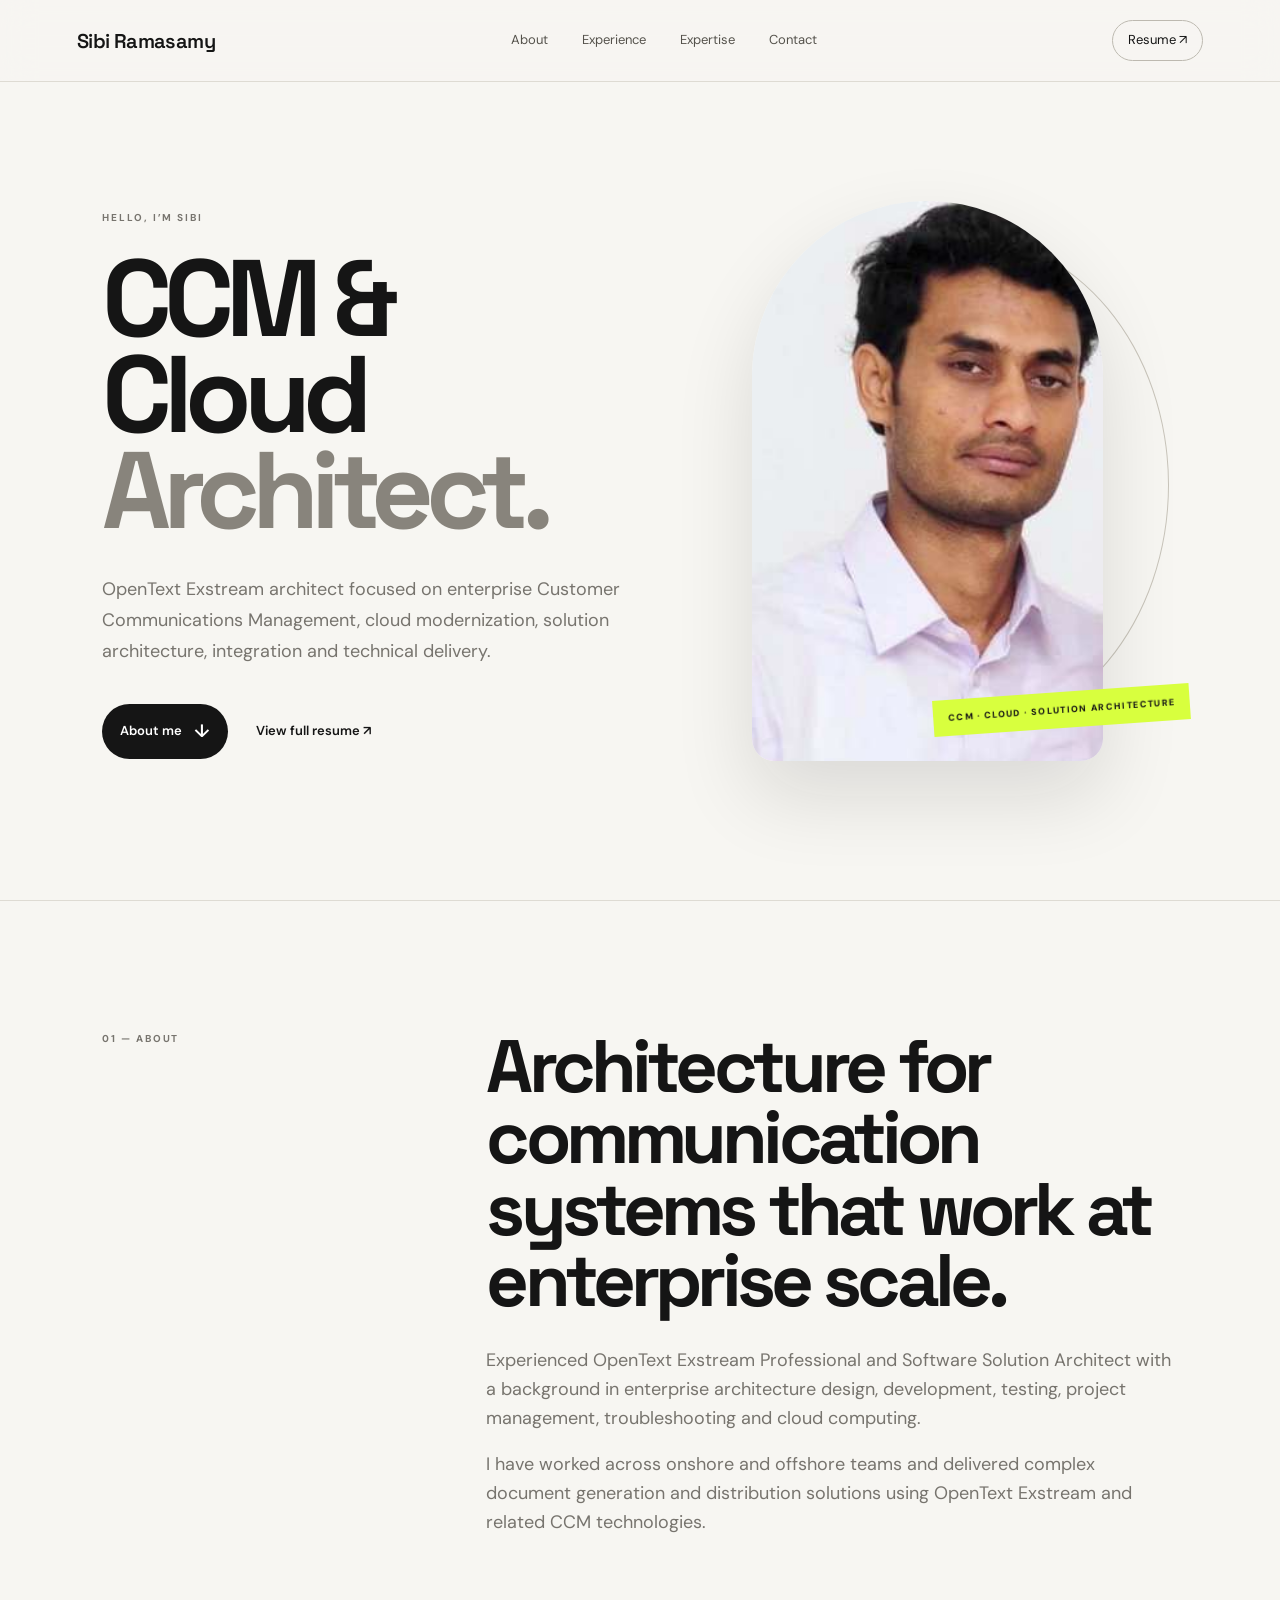
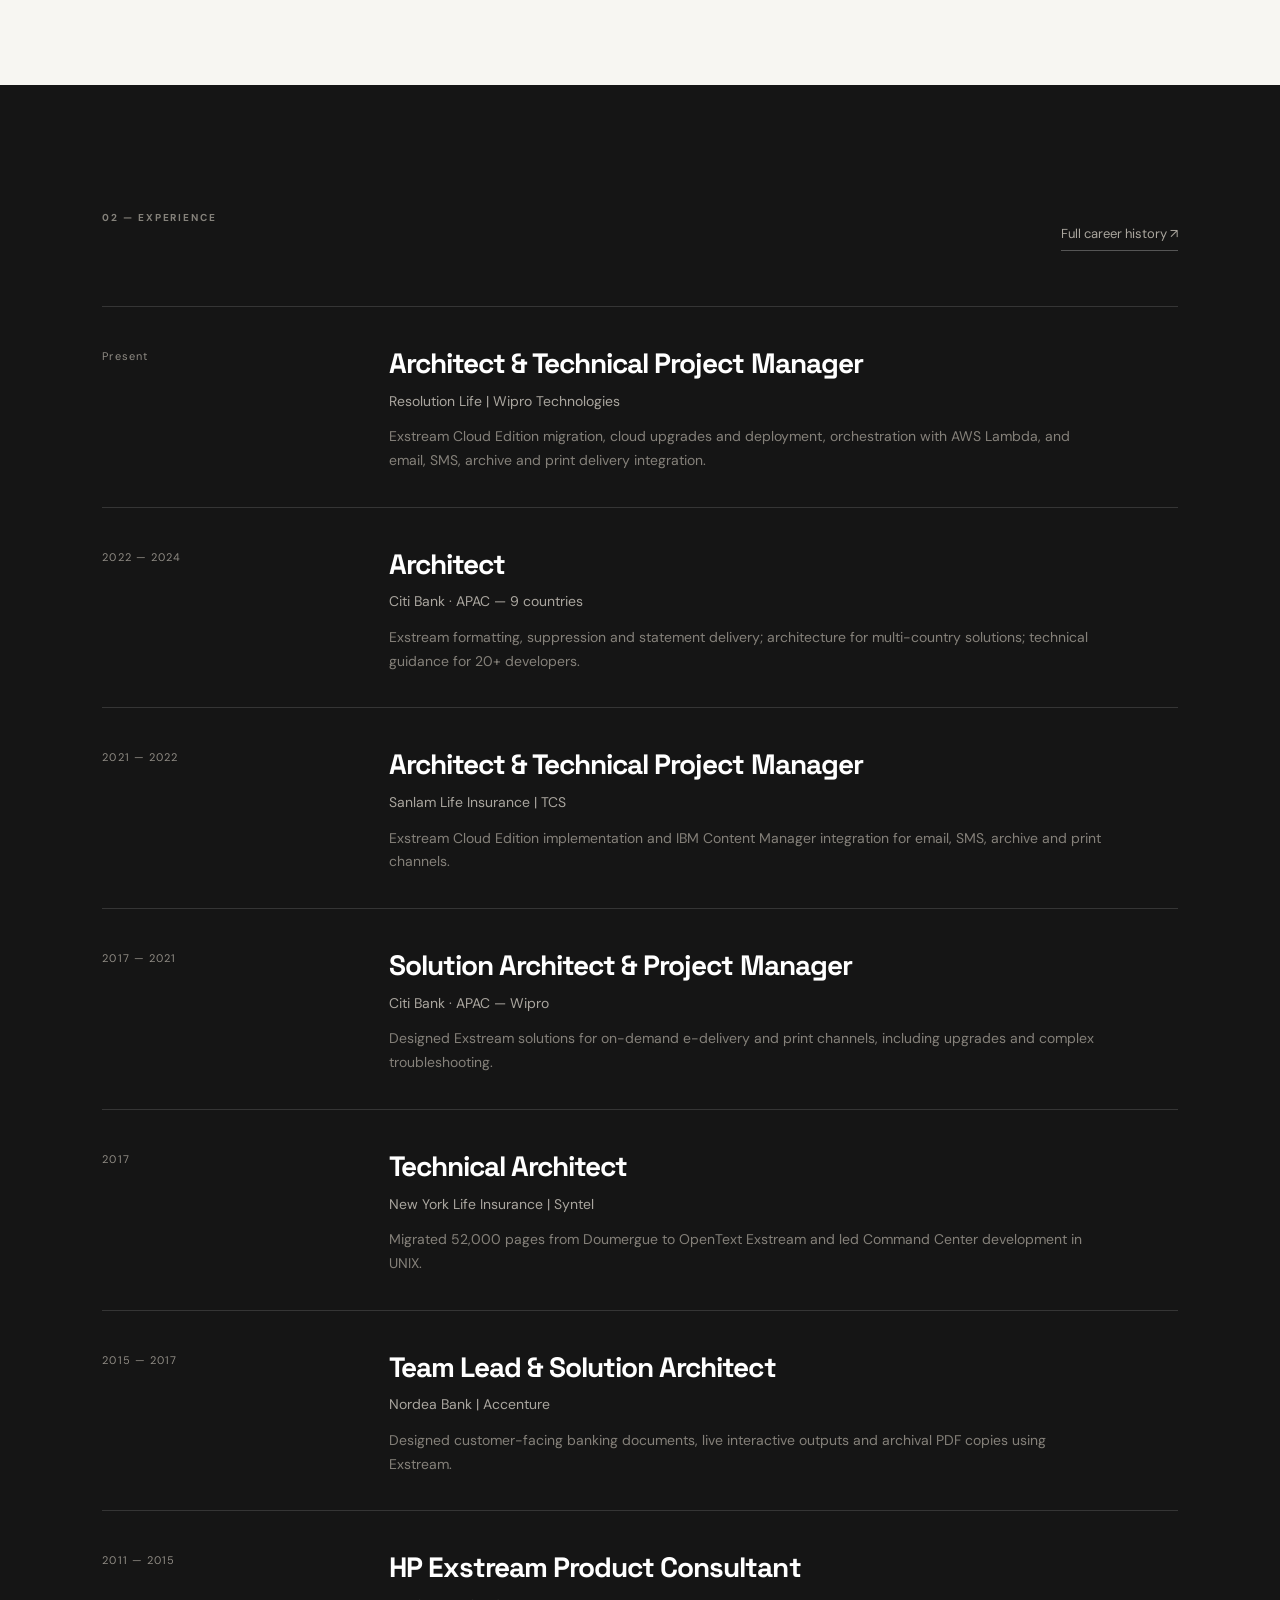
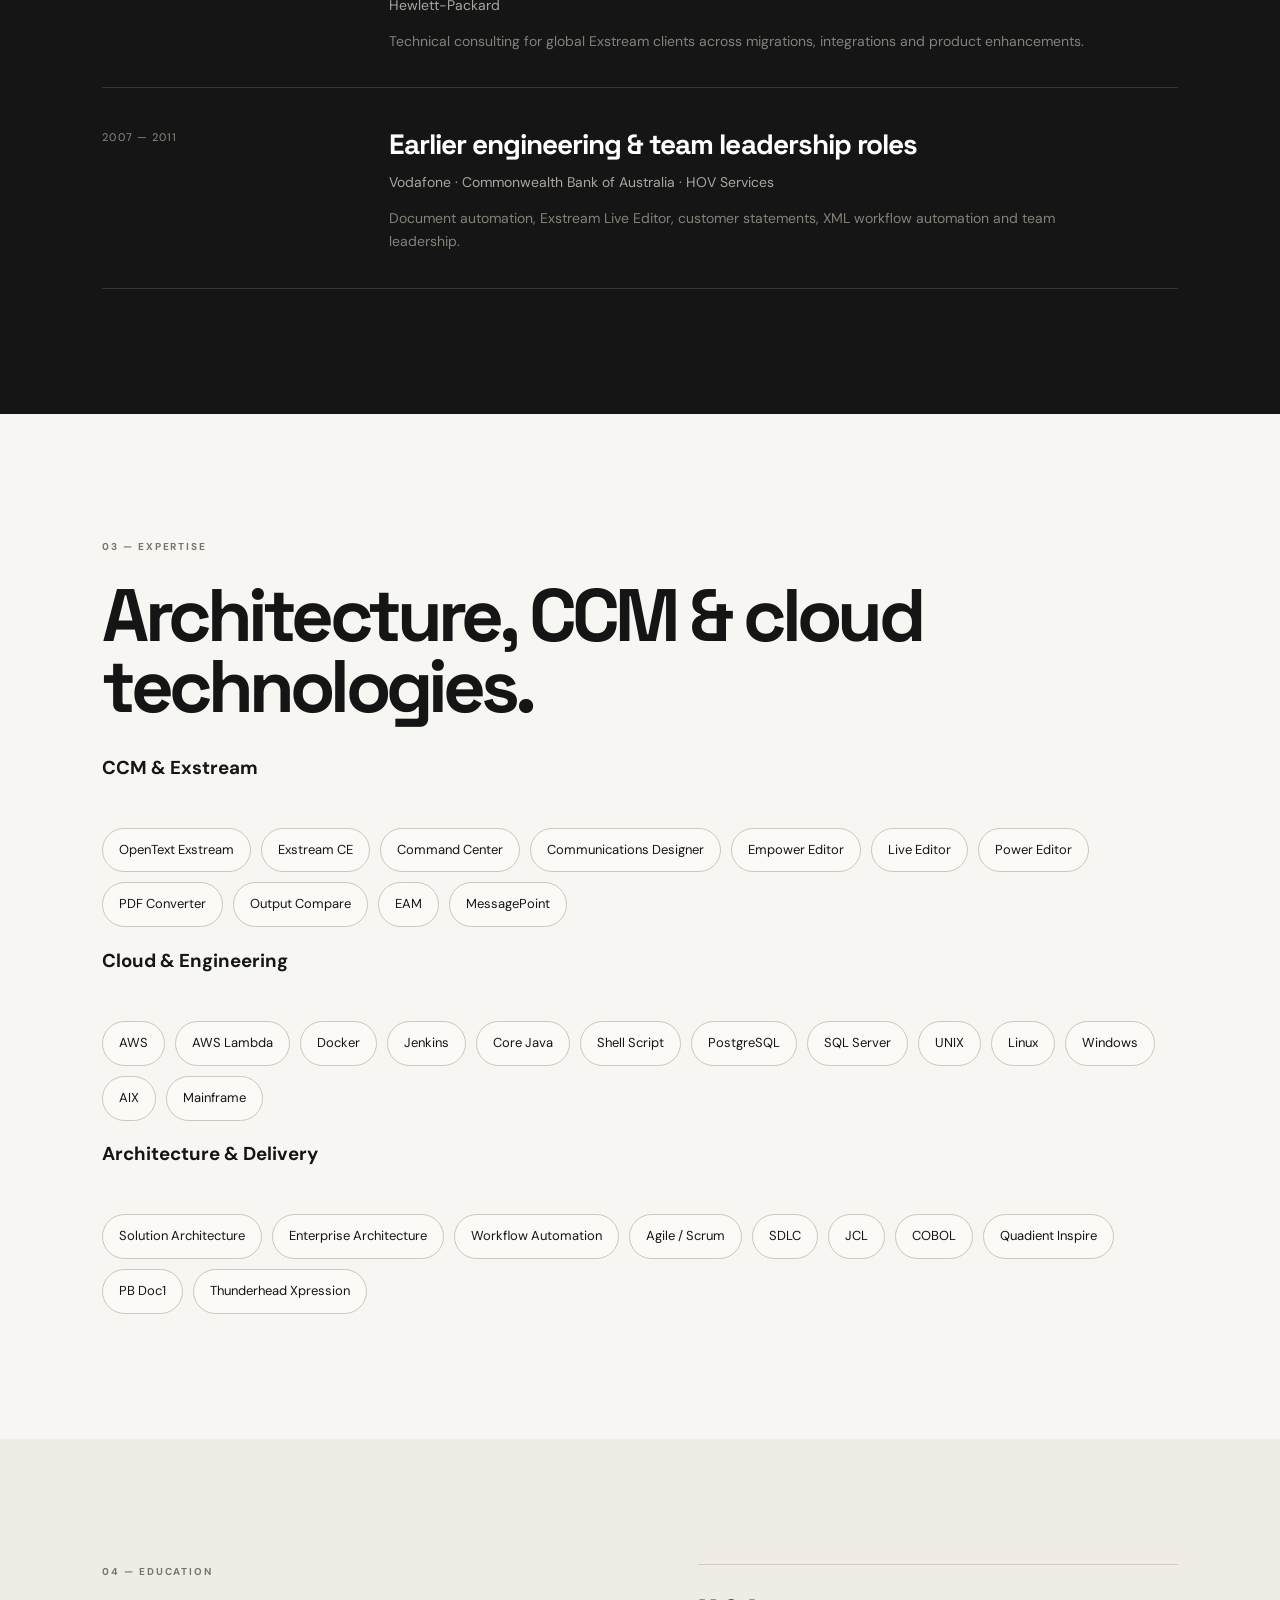
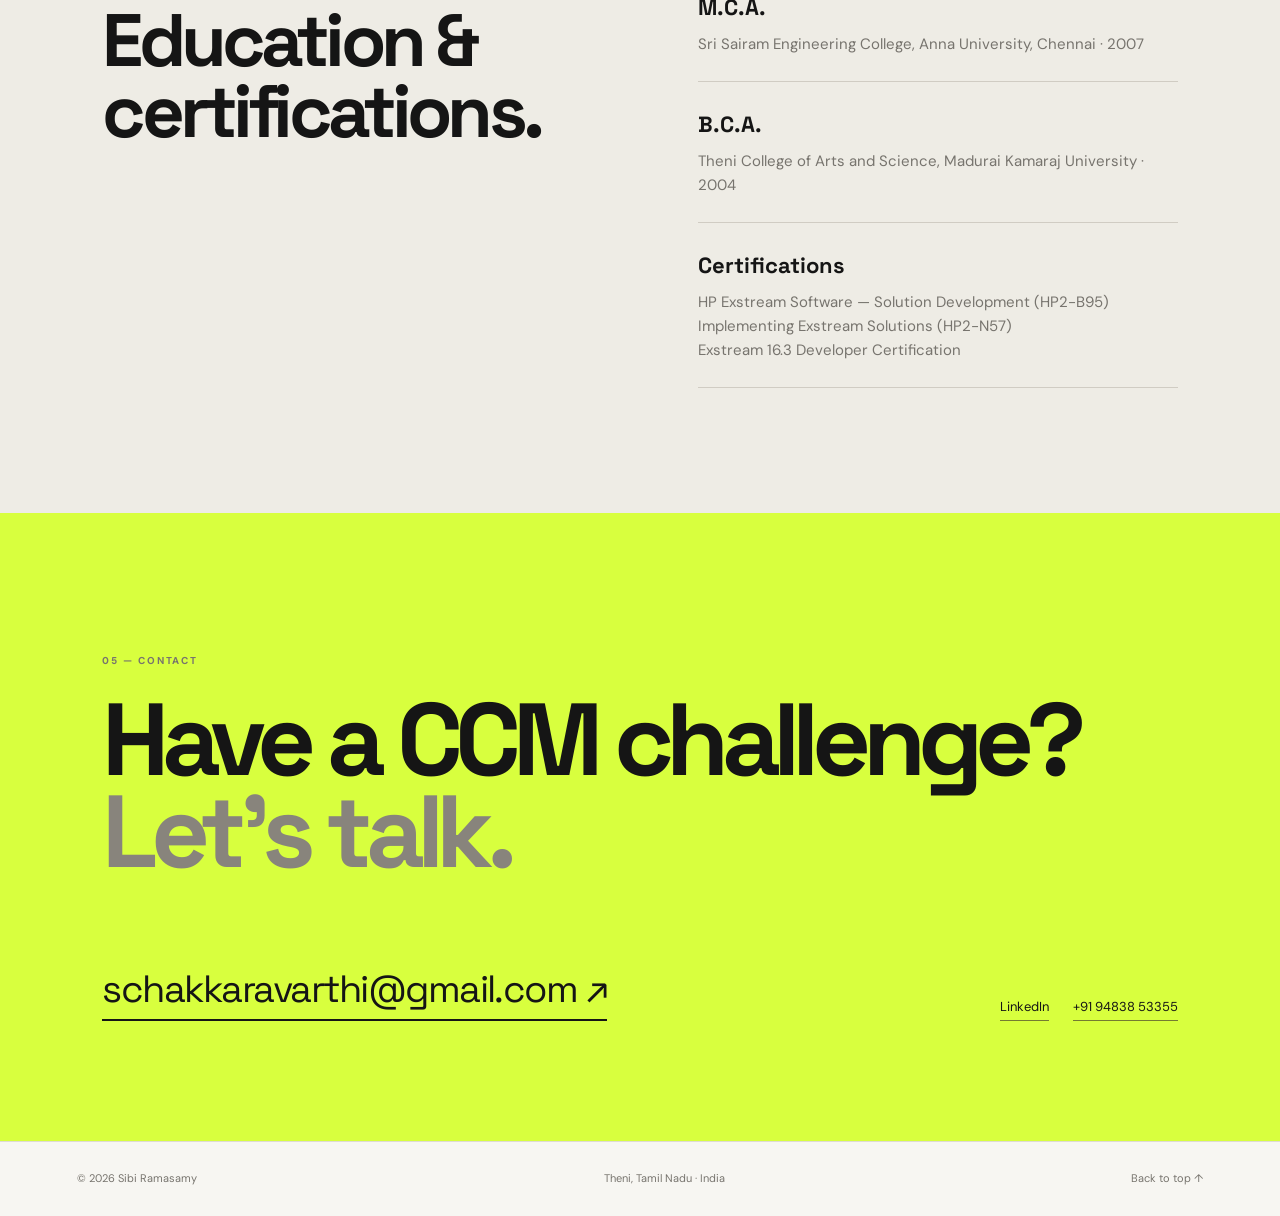
==== commit d0c91149: "Refine portfolio positioning and expertise sections" ====
--- a/index.html
+++ b/index.html
@@ -3,17 +3,17 @@
 <head>
 <meta charset="utf-8">
 <meta name="viewport" content="width=device-width,initial-scale=1">
-<meta name="description" content="Sibi Ramasamy — OpenText Exstream Professional and Software Solution Architect.">
-<title>Sibi Ramasamy — OpenText Exstream Architect</title>
+<meta name="description" content="Sibi Ramasamy — CCM & Cloud Architect specializing in OpenText Exstream and enterprise customer communications.">
+<title>Sibi Ramasamy — CCM & Cloud Architect</title>
 <link rel="stylesheet" href="style.css">
 </head>
 <body>
 <header class="topbar">
   <a class="logo" href="#home">Sibi Ramasamy</a>
-  <nav>
+  <nav aria-label="Primary navigation">
     <a href="#about">About</a>
     <a href="#work">Experience</a>
-    <a href="#skills">Skills</a>
+    <a href="#skills">Expertise</a>
     <a href="#contact">Contact</a>
   </nav>
   <a class="nav-cv" href="resume.html">Resume ↗</a>
@@ -23,8 +23,8 @@
 <section id="home" class="intro">
   <div class="intro-copy">
     <p class="hello">HELLO, I’M SIBI</p>
-    <h1>OpenText Exstream<br><em>Architect.</em></h1>
-    <p class="intro-text">I design, build and modernize enterprise Customer Communications Management solutions, with 18+ years across OpenText Exstream, architecture, cloud, integration and technical delivery.</p>
+    <h1>CCM &amp; Cloud<br><em>Architect.</em></h1>
+    <p class="intro-text">OpenText Exstream architect focused on enterprise Customer Communications Management, cloud modernization, solution architecture, integration and technical delivery.</p>
     <div class="intro-links">
       <a class="circle-link" href="#about">About me <span>↓</span></a>
       <a class="plain-link" href="resume.html">View full resume ↗</a>
@@ -32,15 +32,17 @@
   </div>
   <div class="portrait-wrap">
     <div class="portrait-ring"></div>
-    <img src="assets/profile.jpg" alt="Sibi Ramasamy" class="portrait">
-    <div class="portrait-note">CCM · CLOUD · ARCHITECTURE</div>
+    <div class="portrait-frame">
+      <img src="assets/profile.jpg" alt="Sibi Ramasamy" class="portrait">
+    </div>
+    <div class="portrait-note">CCM · CLOUD · SOLUTION ARCHITECTURE</div>
   </div>
 </section>
 
 <section id="about" class="statement">
   <p class="section-label">01 — ABOUT</p>
   <div>
-    <h2>Building communication systems that work at enterprise scale.</h2>
+    <h2>Architecture for communication systems that work at enterprise scale.</h2>
     <p>Experienced OpenText Exstream Professional and Software Solution Architect with a background in enterprise architecture design, development, testing, project management, troubleshooting and cloud computing.</p>
     <p>I have worked across onshore and offshore teams and delivered complex document generation and distribution solutions using OpenText Exstream and related CCM technologies.</p>
   </div>
@@ -49,27 +51,29 @@
 <section id="work" class="experience">
   <div class="section-head"><p class="section-label">02 — EXPERIENCE</p><a href="resume.html">Full career history ↗</a></div>
   <div class="experience-list">
-    <article><span>Present</span><div><h3>Architect & Technical Project Manager</h3><p>Resolution Life | Wipro Technologies</p><small>Exstream Cloud Edition migration, cloud upgrades and deployment, orchestration with AWS Lambda, and email, SMS, archive and print delivery integration.</small></div></article>
+    <article><span>Present</span><div><h3>Architect &amp; Technical Project Manager</h3><p>Resolution Life | Wipro Technologies</p><small>Exstream Cloud Edition migration, cloud upgrades and deployment, orchestration with AWS Lambda, and email, SMS, archive and print delivery integration.</small></div></article>
     <article><span>2022 — 2024</span><div><h3>Architect</h3><p>Citi Bank · APAC — 9 countries</p><small>Exstream formatting, suppression and statement delivery; architecture for multi-country solutions; technical guidance for 20+ developers.</small></div></article>
-    <article><span>2021 — 2022</span><div><h3>Architect & Technical Project Manager</h3><p>Sanlam Life Insurance | TCS</p><small>Exstream Cloud Edition implementation and IBM Content Manager integration for email, SMS, archive and print channels.</small></div></article>
-    <article><span>2017 — 2021</span><div><h3>Solution Architect & Project Manager</h3><p>Citi Bank · APAC — Wipro</p><small>Designed Exstream solutions for on-demand e-delivery and print channels, including upgrades and complex troubleshooting.</small></div></article>
+    <article><span>2021 — 2022</span><div><h3>Architect &amp; Technical Project Manager</h3><p>Sanlam Life Insurance | TCS</p><small>Exstream Cloud Edition implementation and IBM Content Manager integration for email, SMS, archive and print channels.</small></div></article>
+    <article><span>2017 — 2021</span><div><h3>Solution Architect &amp; Project Manager</h3><p>Citi Bank · APAC — Wipro</p><small>Designed Exstream solutions for on-demand e-delivery and print channels, including upgrades and complex troubleshooting.</small></div></article>
     <article><span>2017</span><div><h3>Technical Architect</h3><p>New York Life Insurance | Syntel</p><small>Migrated 52,000 pages from Doumergue to OpenText Exstream and led Command Center development in UNIX.</small></div></article>
-    <article><span>2015 — 2017</span><div><h3>Team Lead & Solution Architect</h3><p>Nordea Bank | Accenture</p><small>Designed customer-facing banking documents, live interactive outputs and archival PDF copies using Exstream.</small></div></article>
+    <article><span>2015 — 2017</span><div><h3>Team Lead &amp; Solution Architect</h3><p>Nordea Bank | Accenture</p><small>Designed customer-facing banking documents, live interactive outputs and archival PDF copies using Exstream.</small></div></article>
     <article><span>2011 — 2015</span><div><h3>HP Exstream Product Consultant</h3><p>Hewlett-Packard</p><small>Technical consulting for global Exstream clients across migrations, integrations and product enhancements.</small></div></article>
-    <article><span>2007 — 2011</span><div><h3>Earlier engineering & team leadership roles</h3><p>Vodafone · Commonwealth Bank of Australia · HOV Services</p><small>Document automation, Exstream Live Editor, customer statements, XML workflow automation and team leadership.</small></div></article>
+    <article><span>2007 — 2011</span><div><h3>Earlier engineering &amp; team leadership roles</h3><p>Vodafone · Commonwealth Bank of Australia · HOV Services</p><small>Document automation, Exstream Live Editor, customer statements, XML workflow automation and team leadership.</small></div></article>
   </div>
 </section>
 
 <section id="skills" class="skills-section">
   <p class="section-label">03 — EXPERTISE</p>
-  <h2>Tools I work with.</h2>
-  <div class="skill-cloud">
-    <span>OpenText Exstream</span><span>Command Center</span><span>Communications Designer</span><span>Empower Editor</span><span>Live Editor</span><span>Power Editor</span><span>PDF Converter</span><span>Output Compare</span><span>EAM</span><span>MessagePoint</span><span>Exstream CE</span><span>Core Java</span><span>Shell Script</span><span>JCL</span><span>COBOL</span><span>PostgreSQL</span><span>SQL Server</span><span>Docker</span><span>Jenkins</span><span>Quadient Inspire</span><span>PB Doc1</span><span>Thunderhead Xpression</span><span>UNIX</span><span>Linux</span><span>Windows</span><span>AIX</span><span>Mainframe</span><span>Agile / Scrum</span><span>SDLC</span><span>Workflow Automation</span>
+  <h2>Architecture, CCM &amp; cloud technologies.</h2>
+  <div class="skill-groups">
+    <div class="skill-group"><h3>CCM &amp; Exstream</h3><div class="skill-cloud"><span>OpenText Exstream</span><span>Exstream CE</span><span>Command Center</span><span>Communications Designer</span><span>Empower Editor</span><span>Live Editor</span><span>Power Editor</span><span>PDF Converter</span><span>Output Compare</span><span>EAM</span><span>MessagePoint</span></div></div>
+    <div class="skill-group"><h3>Cloud &amp; Engineering</h3><div class="skill-cloud"><span>AWS</span><span>AWS Lambda</span><span>Docker</span><span>Jenkins</span><span>Core Java</span><span>Shell Script</span><span>PostgreSQL</span><span>SQL Server</span><span>UNIX</span><span>Linux</span><span>Windows</span><span>AIX</span><span>Mainframe</span></div></div>
+    <div class="skill-group"><h3>Architecture &amp; Delivery</h3><div class="skill-cloud"><span>Solution Architecture</span><span>Enterprise Architecture</span><span>Workflow Automation</span><span>Agile / Scrum</span><span>SDLC</span><span>JCL</span><span>COBOL</span><span>Quadient Inspire</span><span>PB Doc1</span><span>Thunderhead Xpression</span></div></div>
   </div>
 </section>
 
 <section class="education">
-  <div><p class="section-label">04 — EDUCATION</p><h2>Education & certifications.</h2></div>
+  <div><p class="section-label">04 — EDUCATION</p><h2>Education &amp; certifications.</h2></div>
   <div class="edu-list">
     <div><b>M.C.A.</b><p>Sri Sairam Engineering College, Anna University, Chennai · 2007</p></div>
     <div><b>B.C.A.</b><p>Theni College of Arts and Science, Madurai Kamaraj University · 2004</p></div>
--- a/style.css
+++ b/style.css
@@ -1 +1,14 @@
-:root{--bg:#f5f3ee;--ink:#111;--muted:#6d6a63;--line:#d9d5cc;--dark:#121212;--accent:#c9ff4a}*{box-sizing:border-box}html{scroll-behavior:smooth}body{margin:0;background:var(--bg);color:var(--ink);font-family:Inter,ui-sans-serif,system-ui,-apple-system,BlinkMacSystemFont,"Segoe UI",sans-serif;line-height:1.6}.nav{height:76px;padding:0 6vw;display:flex;align-items:center;justify-content:space-between;border-bottom:1px solid var(--line);position:sticky;top:0;background:rgba(245,243,238,.9);backdrop-filter:blur(14px);z-index:5}.brand{font-size:26px;font-weight:800;color:var(--ink);text-decoration:none}.brand span{color:#718c00}.nav nav{display:flex;gap:28px}.nav nav a,.text-link{color:var(--ink);text-decoration:none;font-weight:650;font-size:14px}.hero{min-height:calc(100vh - 76px);padding:9vw 8vw;display:grid;grid-template-columns:1.25fr .75fr;gap:8vw;align-items:center}.eyebrow{font-size:11px;letter-spacing:.18em;font-weight:800;color:var(--muted);margin:0 0 20px}.hero h1{font-size:clamp(48px,7vw,100px);line-height:.95;letter-spacing:-.065em;margin:0 0 28px;max-width:950px}.hero h1 span{color:#77746d}.lead{font-size:19px;color:var(--muted);max-width:700px}.actions{display:flex;align-items:center;gap:25px;margin-top:34px}.button{display:inline-block;padding:14px 22px;background:var(--ink);color:#fff;text-decoration:none;border-radius:999px;font-weight:700;font-size:14px}.hero-card{aspect-ratio:1/1.08;background:#1a1a1a;color:white;border-radius:28px;padding:34px;display:flex;flex-direction:column;justify-content:flex-end;position:relative;overflow:hidden;box-shadow:0 25px 70px #0002}.profile-photo{position:absolute;inset:0;width:100%;height:100%;object-fit:cover;object-position:center top;filter:saturate(.92)}.hero-card:after{content:"";position:absolute;inset:0;background:linear-gradient(to top,rgba(0,0,0,.92),rgba(0,0,0,.08) 62%,rgba(0,0,0,.02))}.hero-card>*:not(.profile-photo){z-index:1}.hero-card .orb{opacity:.12;z-index:1}.orb{position:absolute;width:280px;height:280px;border-radius:50%;background:var(--accent);right:-60px;top:-60px}.card-label{font-size:11px;letter-spacing:.2em;opacity:.6;margin-bottom:12px}.hero-card strong{font-size:52px;line-height:.9;letter-spacing:-.05em}.hero-card small{margin-top:18px;color:#aaa}.section{padding:110px 8vw}.split{display:grid;grid-template-columns:1fr 1fr;gap:10vw;border-top:1px solid var(--line)}h2{font-size:clamp(38px,5vw,70px);line-height:.98;letter-spacing:-.055em;margin:0 0 25px}.split p{font-size:18px;color:var(--muted);max-width:680px}.dark{background:var(--dark);color:white}.dark .eyebrow{color:#8f8f8f}.dark h2{margin-bottom:55px}.grid{display:grid;grid-template-columns:repeat(2,1fr);border-top:1px solid #333}.grid article{padding:36px 30px;border-bottom:1px solid #333}.grid article:nth-child(odd){border-right:1px solid #333}.grid span{font-size:11px;color:#999}.grid h3{font-size:28px;margin:18px 0 8px}.grid p{color:#aaa;max-width:520px}.timeline{border-top:1px solid var(--line)}.timeline div{display:grid;grid-template-columns:30% 1fr;gap:30px;padding:28px 0;border-bottom:1px solid var(--line)}.timeline b{font-size:20px}.timeline p{margin:0;color:var(--muted);font-size:17px}.contact{background:var(--accent)}.contact .eyebrow{color:#536500}.contact p:not(.eyebrow){font-size:19px;max-width:650px}.contact .button{background:#111}footer{padding:30px 8vw;display:flex;justify-content:space-between;font-size:12px;color:var(--muted);border-top:1px solid var(--line)}@media(max-width:800px){.nav nav{display:none}.hero,.split{grid-template-columns:1fr}.hero{padding-top:70px}.hero-card{max-width:480px}.section{padding:80px 7vw}.grid{grid-template-columns:1fr}.grid article:nth-child(odd){border-right:0}.timeline div{grid-template-columns:1fr;gap:8px}footer{gap:15px;flex-direction:column}}.secondary{background:transparent!important;color:var(--ink)!important;border:1px solid var(--line)}.section-heading-row,.architecture-head{display:flex;justify-content:space-between;gap:50px;align-items:end}.outline-button{display:inline-block;border:1px solid var(--ink);border-radius:999px;padding:11px 17px;color:var(--ink);text-decoration:none;background:transparent;font:inherit;font-weight:700;font-size:13px}.architecture{background:#ebe8df}.architecture-intro{max-width:500px;color:var(--muted);font-size:18px}.architecture-flow{display:grid;grid-template-columns:1fr auto 1fr auto 1fr auto 1fr;align-items:stretch;margin-top:55px;border-top:1px solid #c9c5bb;border-bottom:1px solid #c9c5bb}.arch-step{padding:32px 22px}.arch-step span{font-size:11px;color:var(--muted);display:block;margin-bottom:18px}.arch-step b{font-size:24px}.arch-step p{color:var(--muted);font-size:15px}.arch-arrow{display:flex;align-items:center;font-size:25px;color:#8c8981}.architecture-tags{display:flex;flex-wrap:wrap;gap:10px;margin-top:28px}.architecture-tags span{border:1px solid #c5c1b8;border-radius:999px;padding:8px 13px;font-size:12px}.timeline div{position:relative}.timeline-year{font-size:11px;letter-spacing:.16em;font-weight:800;color:#8b887f;margin-bottom:7px}.timeline small{font-size:13px;color:var(--muted);font-weight:600}.resume-page{background:#efede7}.resume{max-width:980px;margin:0 auto;padding:70px 7vw;background:#fff;min-height:calc(100vh - 76px)}.resume-top{display:flex;justify-content:space-between;align-items:start;gap:40px;border-bottom:1px solid var(--line);padding-bottom:32px}.resume-top h1{font-size:clamp(48px,7vw,82px);line-height:.95;letter-spacing:-.06em;margin:0 0 15px}.resume-role{font-size:18px;color:var(--muted);margin:0}.resume-top img{width:150px;height:180px;object-fit:cover;border-radius:18px}.resume-contact{padding:18px 0 45px;color:var(--muted);font-size:14px}.resume section{padding:0 0 45px}.resume section h2{font-size:28px;letter-spacing:-.03em;margin-bottom:20px}.resume section p{color:#4f4c46}.resume-skills{display:grid;grid-template-columns:190px 1fr;gap:12px 25px;font-size:15px}.resume-skills span{color:#5f5c55}.resume-job{border-top:1px solid var(--line);padding:22px 0}.resume-job h3{margin:0 0 4px;font-size:20px}.resume-job strong{font-size:13px;color:var(--muted)}.resume-job p{margin:10px 0 0;font-size:15px}.resume-two{display:grid;grid-template-columns:1fr 1fr;gap:70px}.resume-two ul{padding-left:20px;color:#4f4c46}.resume-actions{display:flex;gap:10px;align-items:center}.print-btn{cursor:pointer}.contact-details{font-size:14px!important;color:#536500!important}@media(max-width:800px){.section-heading-row,.architecture-head{align-items:start;flex-direction:column}.architecture-flow{grid-template-columns:1fr}.arch-arrow{display:none}.resume{padding:50px 7vw}.resume-top{flex-direction:column-reverse}.resume-top img{width:120px;height:145px}.resume-skills,.resume-two{grid-template-columns:1fr}.resume-actions .outline-button{font-size:11px;padding:8px 11px}}@media print{.nav,.resume-actions,footer{display:none!important}.resume-page{background:#fff}.resume{max-width:none;padding:20px 35px}.resume-top img{width:100px;height:120px}.resume section{padding-bottom:25px}.resume-job{break-inside:avoid}.resume-top h1{font-size:48px}}+@import url('https://fonts.googleapis.com/css2?family=DM+Sans:wght@400;500;600;700&family=Space+Grotesk:wght@400;500;600;700&display=swap');
+:root{--bg:#f7f6f2;--ink:#151515;--muted:#77746e;--line:#dedbd3;--accent:#d8ff3e;--soft:#eeece5}
+*{box-sizing:border-box}html{scroll-behavior:smooth}body{margin:0;background:var(--bg);color:var(--ink);font-family:"DM Sans",sans-serif;line-height:1.6}
+a{color:inherit;text-decoration:none}.topbar{height:82px;padding:0 6vw;display:flex;align-items:center;justify-content:space-between;border-bottom:1px solid var(--line);background:rgba(247,246,242,.9);backdrop-filter:blur(16px);position:sticky;top:0;z-index:20}.logo{font-family:"Space Grotesk",sans-serif;font-weight:600;font-size:20px;letter-spacing:-.03em}.topbar nav{display:flex;gap:34px}.topbar nav a{font-size:13px;color:#55524c}.topbar nav a:hover,.section-head a:hover,.plain-link:hover,footer a:hover{color:#718600}.nav-cv{font-size:13px;border:1px solid #bdb9b0;border-radius:99px;padding:9px 15px}
+.intro{min-height:calc(100vh - 82px);padding:7vw 8vw 8vw;display:grid;grid-template-columns:1.1fr .9fr;gap:8vw;align-items:center;max-width:1500px;margin:auto}.hello,.section-label{font-size:10px;letter-spacing:.19em;font-weight:700;color:var(--muted);margin:0 0 25px}.intro h1{font-family:"Space Grotesk",sans-serif;font-size:clamp(58px,8.5vw,128px);letter-spacing:-.075em;line-height:.88;margin:0;max-width:900px}.intro h1 em,.contact h2 em{font-style:normal;color:#88847c}.intro-text{max-width:640px;color:var(--muted);font-size:18px;line-height:1.7;margin:36px 0 0}.intro-links{display:flex;align-items:center;gap:28px;margin-top:38px}.circle-link{display:inline-flex;align-items:center;gap:12px;border-radius:99px;background:var(--ink);color:#fff;padding:13px 18px;font-size:13px;font-weight:600}.circle-link span{font-size:18px}.plain-link{font-size:13px;font-weight:600}
+.portrait-wrap{position:relative;display:flex;justify-content:center;align-items:center;min-height:560px}.portrait{width:min(430px,85%);height:560px;object-fit:cover;object-position:center top;border-radius:220px 220px 28px 28px;position:relative;z-index:2;filter:saturate(.88);box-shadow:0 35px 80px rgba(20,20,20,.12)}.portrait-ring{position:absolute;width:min(500px,95%);height:500px;border:1px solid #c8c4ba;border-radius:50%;right:2%;top:6%;z-index:1}.portrait-note{position:absolute;right:-3%;bottom:7%;z-index:3;background:var(--accent);padding:11px 15px;font-size:9px;letter-spacing:.15em;font-weight:800;transform:rotate(-4deg)}
+.statement{max-width:1500px;margin:auto;padding:130px 8vw;display:grid;grid-template-columns:25% 1fr;gap:9vw;border-top:1px solid var(--line)}.statement h2,.skills-section h2,.education h2{font-family:"Space Grotesk",sans-serif;font-size:clamp(42px,5.8vw,78px);letter-spacing:-.065em;line-height:.96;margin:0 0 30px;max-width:950px}.statement div:last-child{max-width:820px}.statement div:last-child p{font-size:18px;color:var(--muted);max-width:760px}
+.experience{background:#151515;color:#fff;padding:125px 8vw}.section-head{max-width:1500px;margin:0 auto 55px;display:flex;justify-content:space-between;align-items:end}.experience .section-label{color:#85827b}.section-head>a{font-size:13px;color:#aaa69e;border-bottom:1px solid #555;padding-bottom:5px}.experience-list{max-width:1500px;margin:auto;border-top:1px solid #353535}.experience-list article{display:grid;grid-template-columns:22% 1fr;gap:50px;padding:34px 0;border-bottom:1px solid #353535}.experience-list article>span{font-size:11px;color:#8f8b84;letter-spacing:.1em;padding-top:7px}.experience-list h3{font-family:"Space Grotesk",sans-serif;font-size:28px;letter-spacing:-.035em;margin:0}.experience-list p{color:#aaa69f;margin:4px 0 13px;font-size:14px}.experience-list small{display:block;max-width:720px;color:#85817a;font-size:14px;line-height:1.7}
+.skills-section{max-width:1500px;margin:auto;padding:125px 8vw}.skill-cloud{display:flex;flex-wrap:wrap;gap:10px;max-width:1100px;margin-top:45px}.skill-cloud span{border:1px solid #ccc8bf;border-radius:999px;padding:11px 16px;font-size:13px;background:#fbfaf7}
+.education{padding:125px 8vw;background:var(--soft);display:grid;grid-template-columns:1fr 1fr;gap:9vw}.edu-list{border-top:1px solid #d0ccc3}.edu-list>div{padding:25px 0;border-bottom:1px solid #d0ccc3}.edu-list b{font-family:"Space Grotesk",sans-serif;font-size:22px}.edu-list p{color:var(--muted);margin:7px 0 0;font-size:15px}
+.contact{padding:140px 8vw 120px;background:var(--accent)}.contact h2{font-family:"Space Grotesk",sans-serif;font-size:clamp(55px,8vw,120px);letter-spacing:-.075em;line-height:.9;margin:0;max-width:1100px}.contact-row{display:flex;justify-content:space-between;align-items:end;margin-top:80px;max-width:1200px}.email{font-family:"Space Grotesk",sans-serif;font-size:clamp(20px,3vw,38px);letter-spacing:-.04em;border-bottom:2px solid var(--ink)}.contact-row div{display:flex;gap:24px;font-size:13px}.contact-row div a{border-bottom:1px solid #747b32;padding-bottom:3px}
+footer{padding:28px 6vw;display:flex;justify-content:space-between;gap:20px;border-top:1px solid var(--line);font-size:11px;color:var(--muted)}
+@media(max-width:850px){.topbar{padding:0 5vw}.topbar nav{display:none}.intro{grid-template-columns:1fr;padding:75px 7vw}.intro h1{font-size:clamp(54px,15vw,90px)}.portrait-wrap{min-height:470px}.portrait{height:470px;width:min(350px,85%)}.portrait-ring{height:400px}.portrait-note{right:2%;bottom:5%}.statement,.education{grid-template-columns:1fr;padding:90px 7vw;gap:45px}.experience,.skills-section{padding:90px 7vw}.experience-list article{grid-template-columns:1fr;gap:8px;padding:28px 0}.experience-list h3{font-size:24px}.section-head{align-items:start;gap:25px}.contact{padding:95px 7vw}.contact-row{display:block;margin-top:55px}.contact-row div{margin-top:30px;flex-wrap:wrap}.email{display:inline-block}footer{padding:25px 7vw;flex-direction:column}.nav-cv{font-size:11px;padding:8px 12px}}
+@media(prefers-reduced-motion:no-preference){.portrait{animation:rise .8s ease-out both}.intro-copy{animation:fade .7s ease-out both}@keyframes rise{from{opacity:0;transform:translateY(20px)}to{opacity:1;transform:none}}@keyframes fade{from{opacity:0;transform:translateY(15px)}to{opacity:1;transform:none}}}
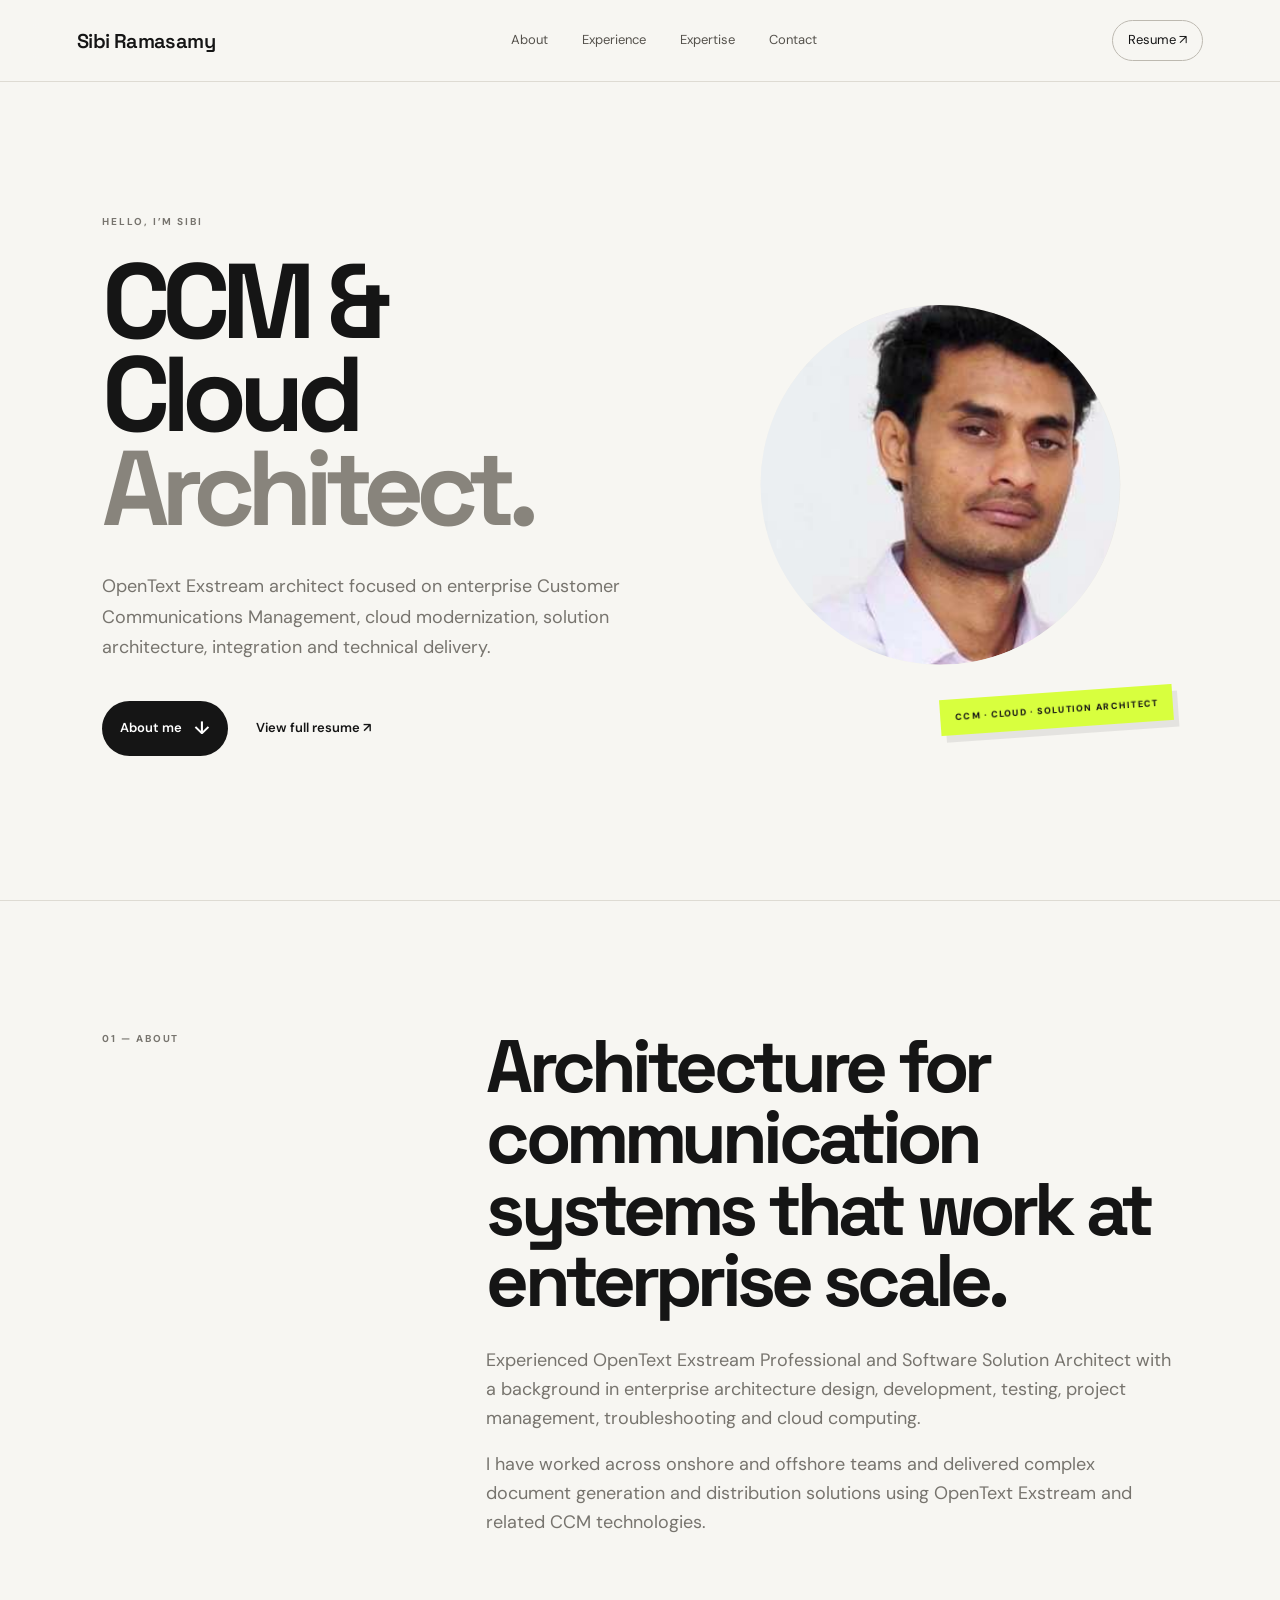
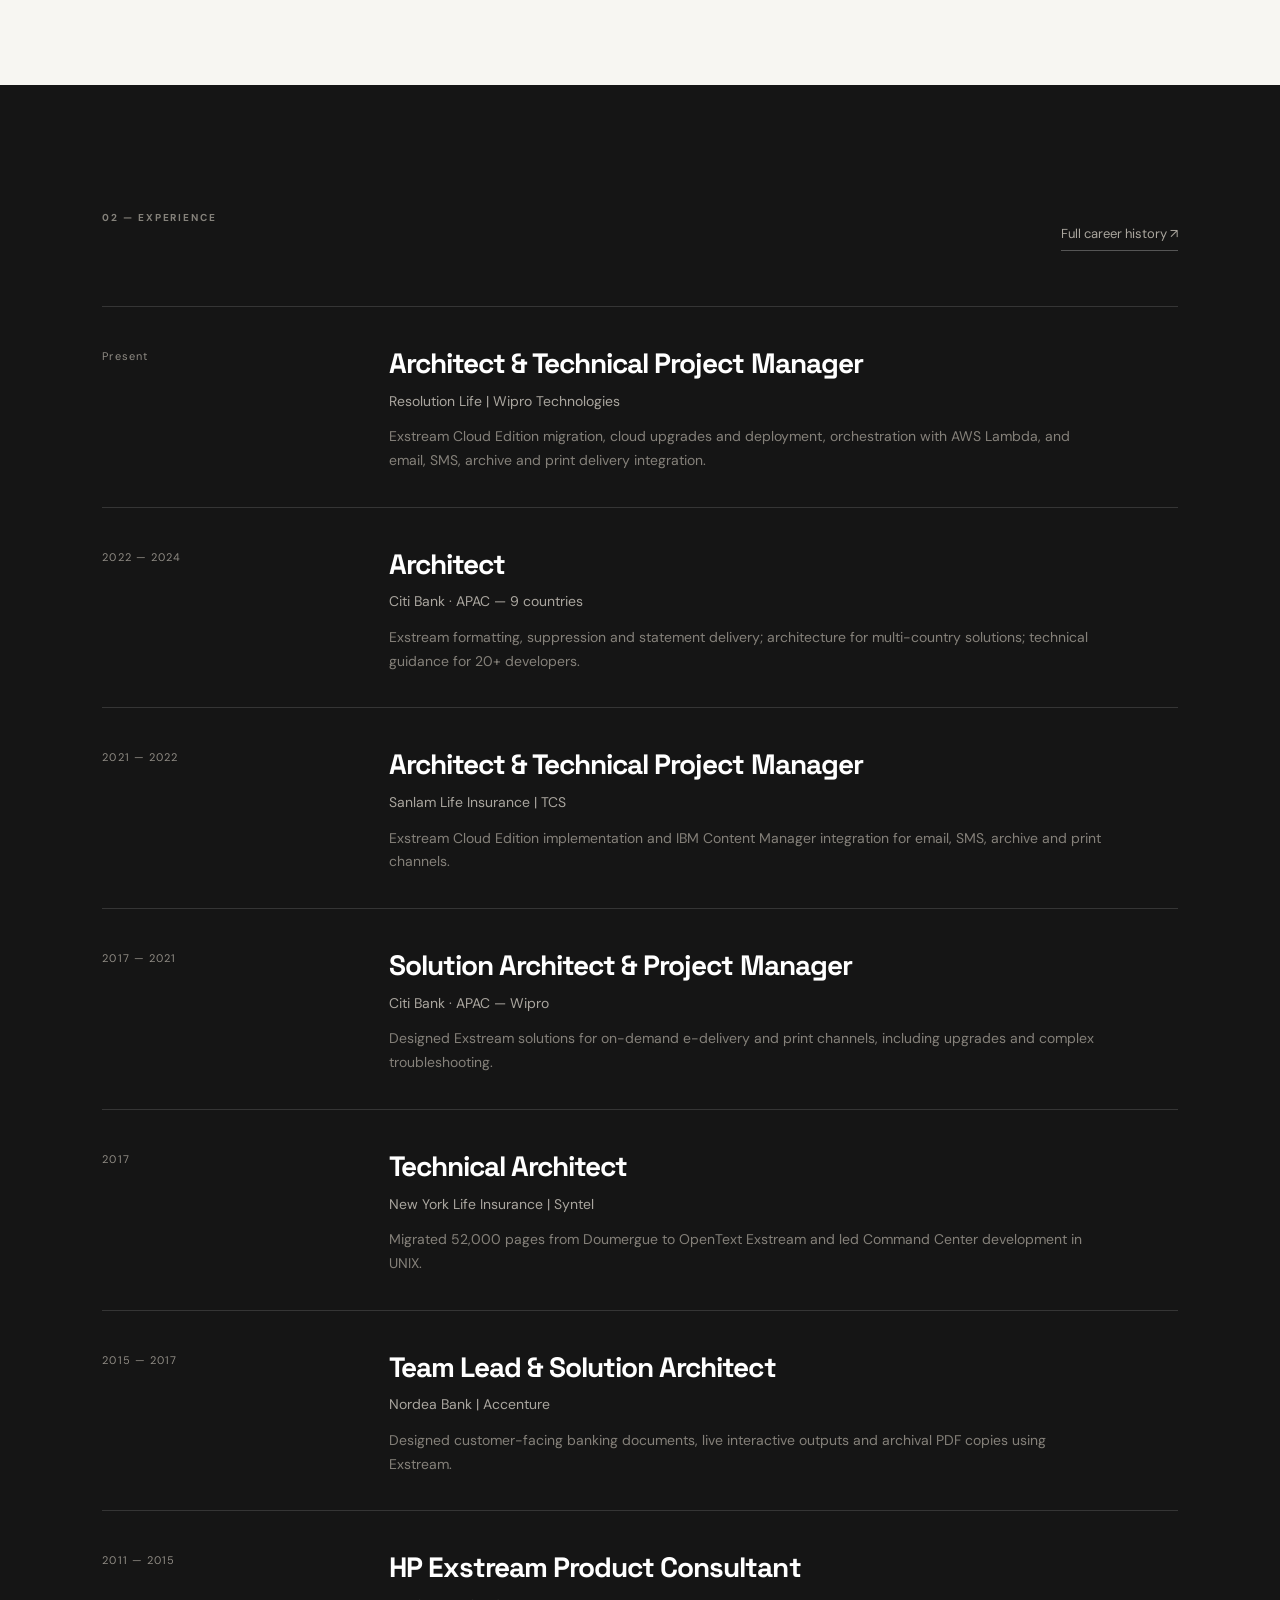
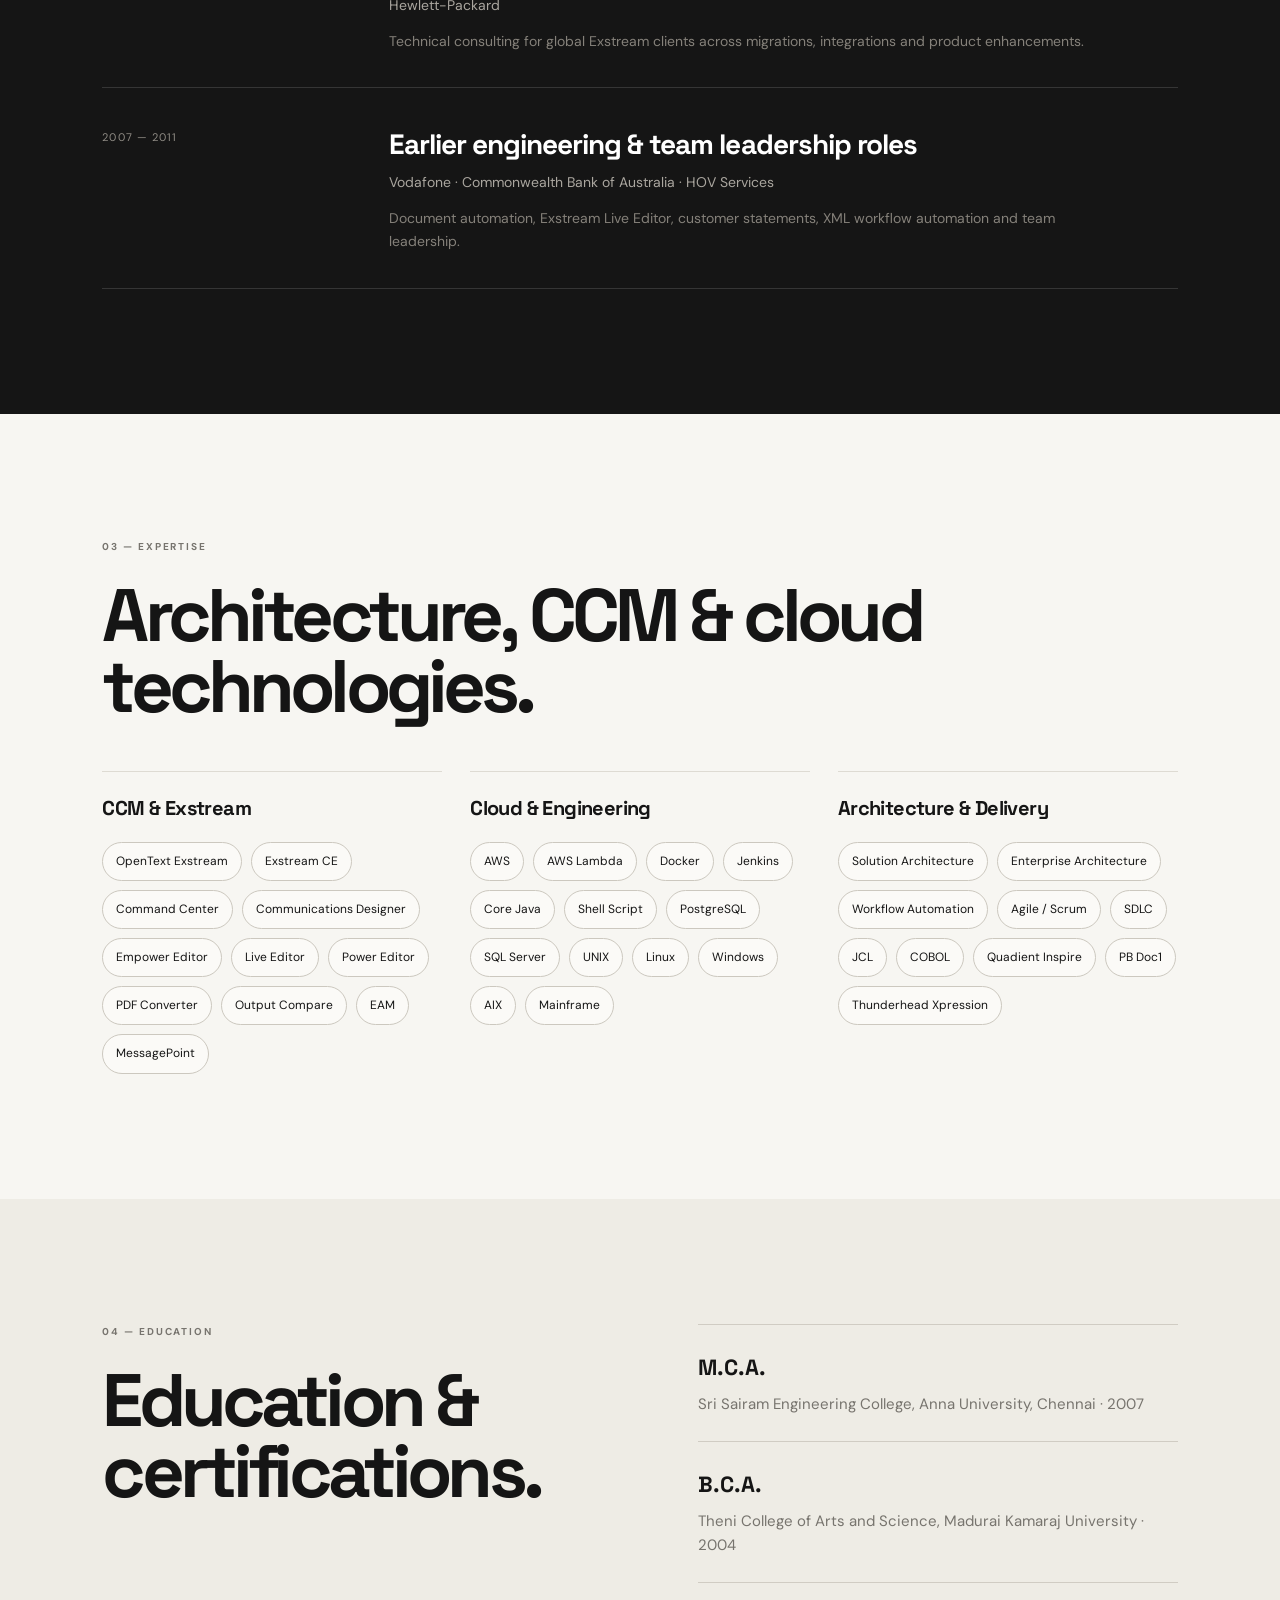
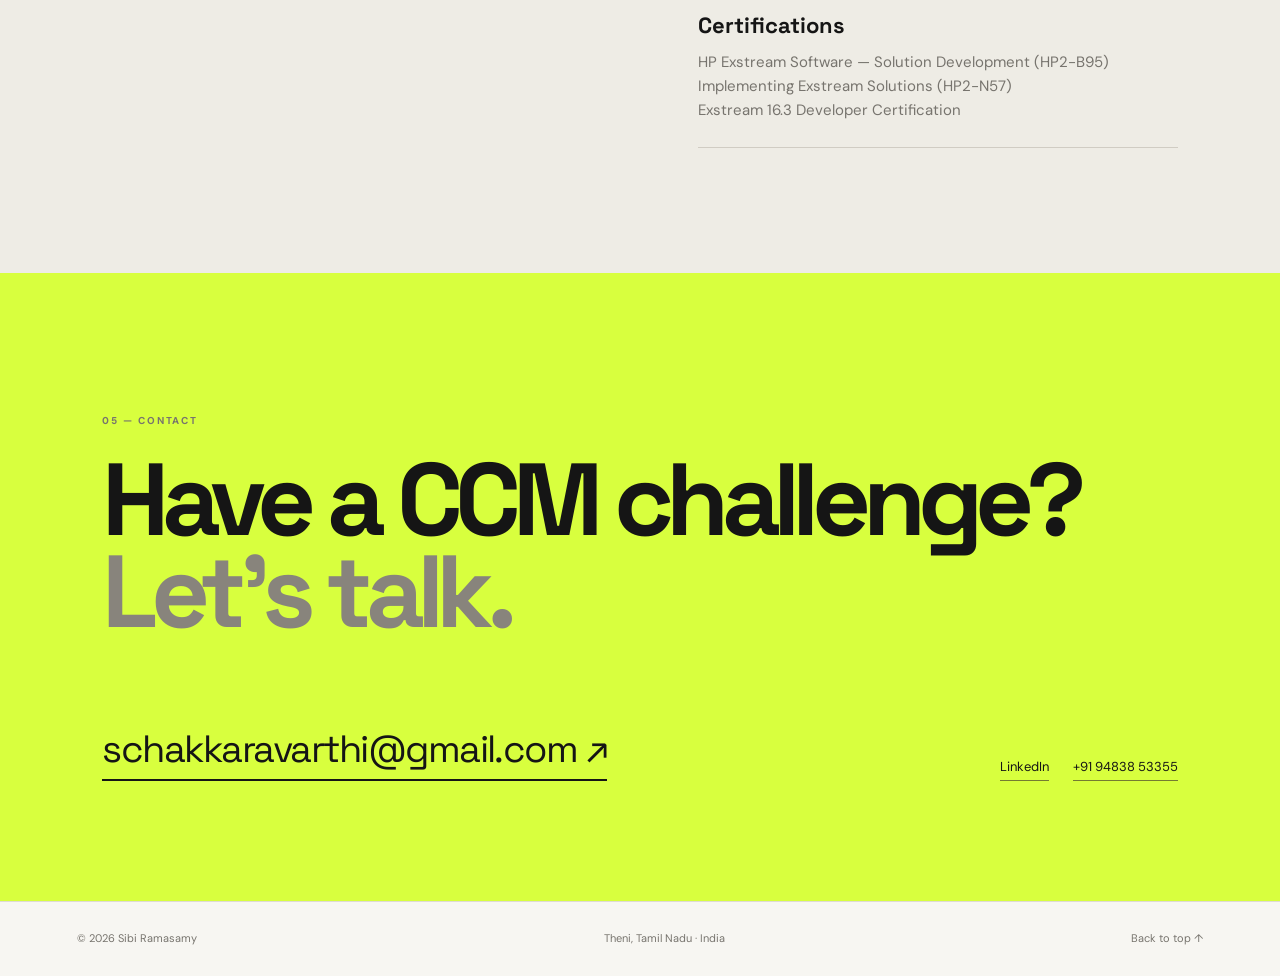
==== commit 39a47964: "Change portrait label to Architect" ====
--- a/index.html
+++ b/index.html
@@ -35,7 +35,7 @@
     <div class="portrait-frame">
       <img src="assets/profile.jpg" alt="Sibi Ramasamy" class="portrait">
     </div>
-    <div class="portrait-note">CCM · CLOUD · SOLUTION ARCHITECTURE</div>
+    <div class="portrait-note">CCM · CLOUD · SOLUTION ARCHITECT</div>
   </div>
 </section>
 
--- a/style.css
+++ b/style.css
@@ -1,14 +1,148 @@
 @import url('https://fonts.googleapis.com/css2?family=DM+Sans:wght@400;500;600;700&family=Space+Grotesk:wght@400;500;600;700&display=swap');
 :root{--bg:#f7f6f2;--ink:#151515;--muted:#77746e;--line:#dedbd3;--accent:#d8ff3e;--soft:#eeece5}
-*{box-sizing:border-box}html{scroll-behavior:smooth}body{margin:0;background:var(--bg);color:var(--ink);font-family:"DM Sans",sans-serif;line-height:1.6}
-a{color:inherit;text-decoration:none}.topbar{height:82px;padding:0 6vw;display:flex;align-items:center;justify-content:space-between;border-bottom:1px solid var(--line);background:rgba(247,246,242,.9);backdrop-filter:blur(16px);position:sticky;top:0;z-index:20}.logo{font-family:"Space Grotesk",sans-serif;font-weight:600;font-size:20px;letter-spacing:-.03em}.topbar nav{display:flex;gap:34px}.topbar nav a{font-size:13px;color:#55524c}.topbar nav a:hover,.section-head a:hover,.plain-link:hover,footer a:hover{color:#718600}.nav-cv{font-size:13px;border:1px solid #bdb9b0;border-radius:99px;padding:9px 15px}
-.intro{min-height:calc(100vh - 82px);padding:7vw 8vw 8vw;display:grid;grid-template-columns:1.1fr .9fr;gap:8vw;align-items:center;max-width:1500px;margin:auto}.hello,.section-label{font-size:10px;letter-spacing:.19em;font-weight:700;color:var(--muted);margin:0 0 25px}.intro h1{font-family:"Space Grotesk",sans-serif;font-size:clamp(58px,8.5vw,128px);letter-spacing:-.075em;line-height:.88;margin:0;max-width:900px}.intro h1 em,.contact h2 em{font-style:normal;color:#88847c}.intro-text{max-width:640px;color:var(--muted);font-size:18px;line-height:1.7;margin:36px 0 0}.intro-links{display:flex;align-items:center;gap:28px;margin-top:38px}.circle-link{display:inline-flex;align-items:center;gap:12px;border-radius:99px;background:var(--ink);color:#fff;padding:13px 18px;font-size:13px;font-weight:600}.circle-link span{font-size:18px}.plain-link{font-size:13px;font-weight:600}
-.portrait-wrap{position:relative;display:flex;justify-content:center;align-items:center;min-height:560px}.portrait{width:min(430px,85%);height:560px;object-fit:cover;object-position:center top;border-radius:220px 220px 28px 28px;position:relative;z-index:2;filter:saturate(.88);box-shadow:0 35px 80px rgba(20,20,20,.12)}.portrait-ring{position:absolute;width:min(500px,95%);height:500px;border:1px solid #c8c4ba;border-radius:50%;right:2%;top:6%;z-index:1}.portrait-note{position:absolute;right:-3%;bottom:7%;z-index:3;background:var(--accent);padding:11px 15px;font-size:9px;letter-spacing:.15em;font-weight:800;transform:rotate(-4deg)}
-.statement{max-width:1500px;margin:auto;padding:130px 8vw;display:grid;grid-template-columns:25% 1fr;gap:9vw;border-top:1px solid var(--line)}.statement h2,.skills-section h2,.education h2{font-family:"Space Grotesk",sans-serif;font-size:clamp(42px,5.8vw,78px);letter-spacing:-.065em;line-height:.96;margin:0 0 30px;max-width:950px}.statement div:last-child{max-width:820px}.statement div:last-child p{font-size:18px;color:var(--muted);max-width:760px}
-.experience{background:#151515;color:#fff;padding:125px 8vw}.section-head{max-width:1500px;margin:0 auto 55px;display:flex;justify-content:space-between;align-items:end}.experience .section-label{color:#85827b}.section-head>a{font-size:13px;color:#aaa69e;border-bottom:1px solid #555;padding-bottom:5px}.experience-list{max-width:1500px;margin:auto;border-top:1px solid #353535}.experience-list article{display:grid;grid-template-columns:22% 1fr;gap:50px;padding:34px 0;border-bottom:1px solid #353535}.experience-list article>span{font-size:11px;color:#8f8b84;letter-spacing:.1em;padding-top:7px}.experience-list h3{font-family:"Space Grotesk",sans-serif;font-size:28px;letter-spacing:-.035em;margin:0}.experience-list p{color:#aaa69f;margin:4px 0 13px;font-size:14px}.experience-list small{display:block;max-width:720px;color:#85817a;font-size:14px;line-height:1.7}
-.skills-section{max-width:1500px;margin:auto;padding:125px 8vw}.skill-cloud{display:flex;flex-wrap:wrap;gap:10px;max-width:1100px;margin-top:45px}.skill-cloud span{border:1px solid #ccc8bf;border-radius:999px;padding:11px 16px;font-size:13px;background:#fbfaf7}
-.education{padding:125px 8vw;background:var(--soft);display:grid;grid-template-columns:1fr 1fr;gap:9vw}.edu-list{border-top:1px solid #d0ccc3}.edu-list>div{padding:25px 0;border-bottom:1px solid #d0ccc3}.edu-list b{font-family:"Space Grotesk",sans-serif;font-size:22px}.edu-list p{color:var(--muted);margin:7px 0 0;font-size:15px}
-.contact{padding:140px 8vw 120px;background:var(--accent)}.contact h2{font-family:"Space Grotesk",sans-serif;font-size:clamp(55px,8vw,120px);letter-spacing:-.075em;line-height:.9;margin:0;max-width:1100px}.contact-row{display:flex;justify-content:space-between;align-items:end;margin-top:80px;max-width:1200px}.email{font-family:"Space Grotesk",sans-serif;font-size:clamp(20px,3vw,38px);letter-spacing:-.04em;border-bottom:2px solid var(--ink)}.contact-row div{display:flex;gap:24px;font-size:13px}.contact-row div a{border-bottom:1px solid #747b32;padding-bottom:3px}
+*{box-sizing:border-box}
+html{scroll-behavior:smooth;scroll-padding-top:90px}
+body{margin:0;background:var(--bg);color:var(--ink);font-family:"DM Sans",sans-serif;line-height:1.6}
+a{color:inherit;text-decoration:none}
+.topbar{height:82px;padding:0 6vw;display:flex;align-items:center;justify-content:space-between;border-bottom:1px solid var(--line);background:rgba(247,246,242,.92);backdrop-filter:blur(16px);position:sticky;top:0;z-index:20}
+.logo{font-family:"Space Grotesk",sans-serif;font-weight:600;font-size:20px;letter-spacing:-.03em}
+.topbar nav{display:flex;gap:34px}
+.topbar nav a{font-size:13px;color:#55524c;transition:color .2s ease}
+.topbar nav a:hover,.section-head a:hover,.plain-link:hover,footer a:hover{color:#718600}
+.nav-cv{font-size:13px;border:1px solid #bdb9b0;border-radius:99px;padding:9px 15px;transition:background .2s ease,color .2s ease}
+.nav-cv:hover{background:var(--ink);color:#fff}
+
+.intro{min-height:calc(100vh - 82px);padding:6vw 8vw 7vw;display:grid;grid-template-columns:1.05fr .95fr;gap:6vw;align-items:center;max-width:1500px;margin:auto}
+.hello,.section-label{font-size:10px;letter-spacing:.19em;font-weight:700;color:var(--muted);margin:0 0 25px}
+.intro h1{font-family:"Space Grotesk",sans-serif;font-size:clamp(58px,8.3vw,126px);letter-spacing:-.075em;line-height:.88;margin:0;max-width:900px}
+.intro h1 em,.contact h2 em{font-style:normal;color:#88847c}
+.intro-text{max-width:650px;color:var(--muted);font-size:18px;line-height:1.7;margin:36px 0 0}
+.intro-links{display:flex;align-items:center;gap:28px;margin-top:38px}
+.circle-link{display:inline-flex;align-items:center;gap:12px;border-radius:99px;background:var(--ink);color:#fff;padding:13px 18px;font-size:13px;font-weight:600;transition:transform .2s ease}
+.circle-link:hover{transform:translateY(-2px)}
+.circle-link span{font-size:18px}
+.plain-link{font-size:13px;font-weight:600}
+
+.portrait-wrap{position:relative;display:flex;justify-content:center;align-items:center;min-height:580px}
+.portrait-frame{position:relative;width:min(360px,72%);height:min(360px,72vw);aspect-ratio:1/1;z-index:2;overflow:hidden;border-radius:50%;background:#e9e6de;box-shadow:0 35px 80px rgba(20,20,20,.12)}
+.portrait{width:100%;height:100%;display:block;object-fit:cover;object-position:50% 12%;filter:saturate(.88);transform:scale(1.01)}
+.portrait-ring{position:absolute;width:min(410px,82%);height:min(410px,82vw);aspect-ratio:1/1;border:1px solid #c8c4ba;border-radius:50%;right:4%;top:8%;z-index:1}
+.portrait-note{position:absolute;right:1%;bottom:8%;z-index:3;background:var(--accent);padding:11px 15px;font-size:9px;letter-spacing:.14em;font-weight:800;transform:rotate(-4deg);box-shadow:5px 7px 0 rgba(21,21,21,.08);white-space:nowrap}
+
+.statement{max-width:1500px;margin:auto;padding:130px 8vw;display:grid;grid-template-columns:25% 1fr;gap:9vw;border-top:1px solid var(--line)}
+.statement h2,.skills-section h2,.education h2{font-family:"Space Grotesk",sans-serif;font-size:clamp(42px,5.8vw,78px);letter-spacing:-.065em;line-height:.96;margin:0 0 30px;max-width:950px}
+.statement div:last-child{max-width:820px}
+.statement div:last-child p{font-size:18px;color:var(--muted);max-width:760px}
+
+.experience{background:#151515;color:#fff;padding:125px 8vw}
+.section-head{max-width:1500px;margin:0 auto 55px;display:flex;justify-content:space-between;align-items:end}
+.experience .section-label{color:#85827b}
+.section-head>a{font-size:13px;color:#aaa69e;border-bottom:1px solid #555;padding-bottom:5px}
+.experience-list{max-width:1500px;margin:auto;border-top:1px solid #353535}
+.experience-list article{display:grid;grid-template-columns:22% 1fr;gap:50px;padding:34px 0;border-bottom:1px solid #353535}
+.experience-list article>span{font-size:11px;color:#8f8b84;letter-spacing:.1em;padding-top:7px}
+.experience-list h3{font-family:"Space Grotesk",sans-serif;font-size:28px;letter-spacing:-.035em;margin:0}
+.experience-list p{color:#aaa69f;margin:4px 0 13px;font-size:14px}
+.experience-list small{display:block;max-width:720px;color:#85817a;font-size:14px;line-height:1.7}
+
+.skills-section{max-width:1500px;margin:auto;padding:125px 8vw}
+.skill-groups{margin-top:48px;display:grid;grid-template-columns:repeat(3,1fr);gap:28px}
+.skill-group{padding-top:20px;border-top:1px solid var(--line)}
+.skill-group h3{font-family:"Space Grotesk",sans-serif;font-size:20px;letter-spacing:-.03em;margin:0 0 18px}
+.skill-cloud{display:flex;flex-wrap:wrap;gap:9px}
+.skill-cloud span{border:1px solid #ccc8bf;border-radius:999px;padding:9px 13px;font-size:12px;background:#fbfaf7}
+
+.education{padding:125px 8vw;background:var(--soft);display:grid;grid-template-columns:1fr 1fr;gap:9vw}
+.edu-list{border-top:1px solid #d0ccc3}
+.edu-list>div{padding:25px 0;border-bottom:1px solid #d0ccc3}
+.edu-list b{font-family:"Space Grotesk",sans-serif;font-size:22px}
+.edu-list p{color:var(--muted);margin:7px 0 0;font-size:15px}
+
+.contact{padding:140px 8vw 120px;background:var(--accent)}
+.contact h2{font-family:"Space Grotesk",sans-serif;font-size:clamp(55px,8vw,120px);letter-spacing:-.075em;line-height:.9;margin:0;max-width:1100px}
+.contact-row{display:flex;justify-content:space-between;align-items:end;margin-top:80px;max-width:1200px}
+.email{font-family:"Space Grotesk",sans-serif;font-size:clamp(20px,3vw,38px);letter-spacing:-.04em;border-bottom:2px solid var(--ink)}
+.contact-row div{display:flex;gap:24px;font-size:13px}
+.contact-row div a{border-bottom:1px solid #747b32;padding-bottom:3px}
+
 footer{padding:28px 6vw;display:flex;justify-content:space-between;gap:20px;border-top:1px solid var(--line);font-size:11px;color:var(--muted)}
-@media(max-width:850px){.topbar{padding:0 5vw}.topbar nav{display:none}.intro{grid-template-columns:1fr;padding:75px 7vw}.intro h1{font-size:clamp(54px,15vw,90px)}.portrait-wrap{min-height:470px}.portrait{height:470px;width:min(350px,85%)}.portrait-ring{height:400px}.portrait-note{right:2%;bottom:5%}.statement,.education{grid-template-columns:1fr;padding:90px 7vw;gap:45px}.experience,.skills-section{padding:90px 7vw}.experience-list article{grid-template-columns:1fr;gap:8px;padding:28px 0}.experience-list h3{font-size:24px}.section-head{align-items:start;gap:25px}.contact{padding:95px 7vw}.contact-row{display:block;margin-top:55px}.contact-row div{margin-top:30px;flex-wrap:wrap}.email{display:inline-block}footer{padding:25px 7vw;flex-direction:column}.nav-cv{font-size:11px;padding:8px 12px}}
-@media(prefers-reduced-motion:no-preference){.portrait{animation:rise .8s ease-out both}.intro-copy{animation:fade .7s ease-out both}@keyframes rise{from{opacity:0;transform:translateY(20px)}to{opacity:1;transform:none}}@keyframes fade{from{opacity:0;transform:translateY(15px)}to{opacity:1;transform:none}}}
+
+@media(max-width:1050px){
+  .intro{grid-template-columns:1fr .85fr;gap:3vw;padding-left:6vw;padding-right:6vw}
+  .portrait-frame{width:min(340px,78%);height:auto;aspect-ratio:1/1}
+  .portrait-ring{width:390px;height:390px}
+  .portrait-note{right:-1%;font-size:8px}
+  .skill-groups{grid-template-columns:1fr 1fr}
+}
+@media(max-width:850px){
+  .topbar{padding:0 5vw}
+  .topbar nav{display:none}
+  .intro{grid-template-columns:1fr;padding:70px 7vw 85px;gap:25px}
+  .intro h1{font-size:clamp(54px,15vw,90px)}
+  .intro-text{font-size:16px}
+  .portrait-wrap{min-height:500px;margin-top:8px}
+  .portrait-frame{height:auto;width:min(320px,78%);aspect-ratio:1/1}
+  .portrait-ring{width:360px;height:360px;top:4%;right:0}
+  .portrait-note{right:0;bottom:4%;font-size:8px}
+  .statement,.education{grid-template-columns:1fr;padding:90px 7vw;gap:45px}
+  .experience,.skills-section{padding:90px 7vw}
+  .experience-list article{grid-template-columns:1fr;gap:8px;padding:28px 0}
+  .experience-list h3{font-size:24px}
+  .section-head{align-items:start;gap:25px}
+  .skill-groups{grid-template-columns:1fr;gap:36px}
+  .contact{padding:95px 7vw}
+  .contact-row{display:block;margin-top:55px}
+  .contact-row div{margin-top:30px;flex-wrap:wrap}
+  .email{display:inline-block}
+  footer{padding:25px 7vw;flex-direction:column}
+  .nav-cv{font-size:11px;padding:8px 12px}
+}
+@media(max-width:420px){
+  .logo{font-size:18px}
+  .nav-cv{font-size:10px}
+  .intro{padding-top:55px}
+  .portrait-wrap{min-height:445px}
+  .portrait-frame{height:auto;width:78%;aspect-ratio:1/1}
+  .portrait-ring{width:335px;height:335px}
+  .portrait-note{font-size:7px;letter-spacing:.1em;padding:9px 11px}
+}
+@media(prefers-reduced-motion:no-preference){
+  .portrait-frame{animation:rise .8s ease-out both}
+  .intro-copy{animation:fade .7s ease-out both}
+  @keyframes rise{from{opacity:0;transform:translateY(20px)}to{opacity:1;transform:none}}
+  @keyframes fade{from{opacity:0;transform:translateY(15px)}to{opacity:1;transform:none}}
+}
+
+
+/* Final portrait mask: photo itself must be circular */
+.portrait-frame{
+  width:360px !important;
+  height:360px !important;
+  aspect-ratio:1 / 1 !important;
+  border-radius:50% !important;
+  overflow:hidden !important;
+  clip-path:circle(50% at 50% 50%) !important;
+  padding:0 !important;
+  margin:0 auto !important;
+}
+.portrait{
+  width:100% !important;
+  height:100% !important;
+  object-fit:cover !important;
+  object-position:50% 14% !important;
+  display:block !important;
+  border-radius:50% !important;
+}
+.portrait-ring{display:none !important}
+@media(max-width:850px){
+  .portrait-frame{
+    width:min(320px,78vw) !important;
+    height:min(320px,78vw) !important;
+  }
+}
+@media(max-width:420px){
+  .portrait-frame{
+    width:290px !important;
+    height:290px !important;
+  }
+}
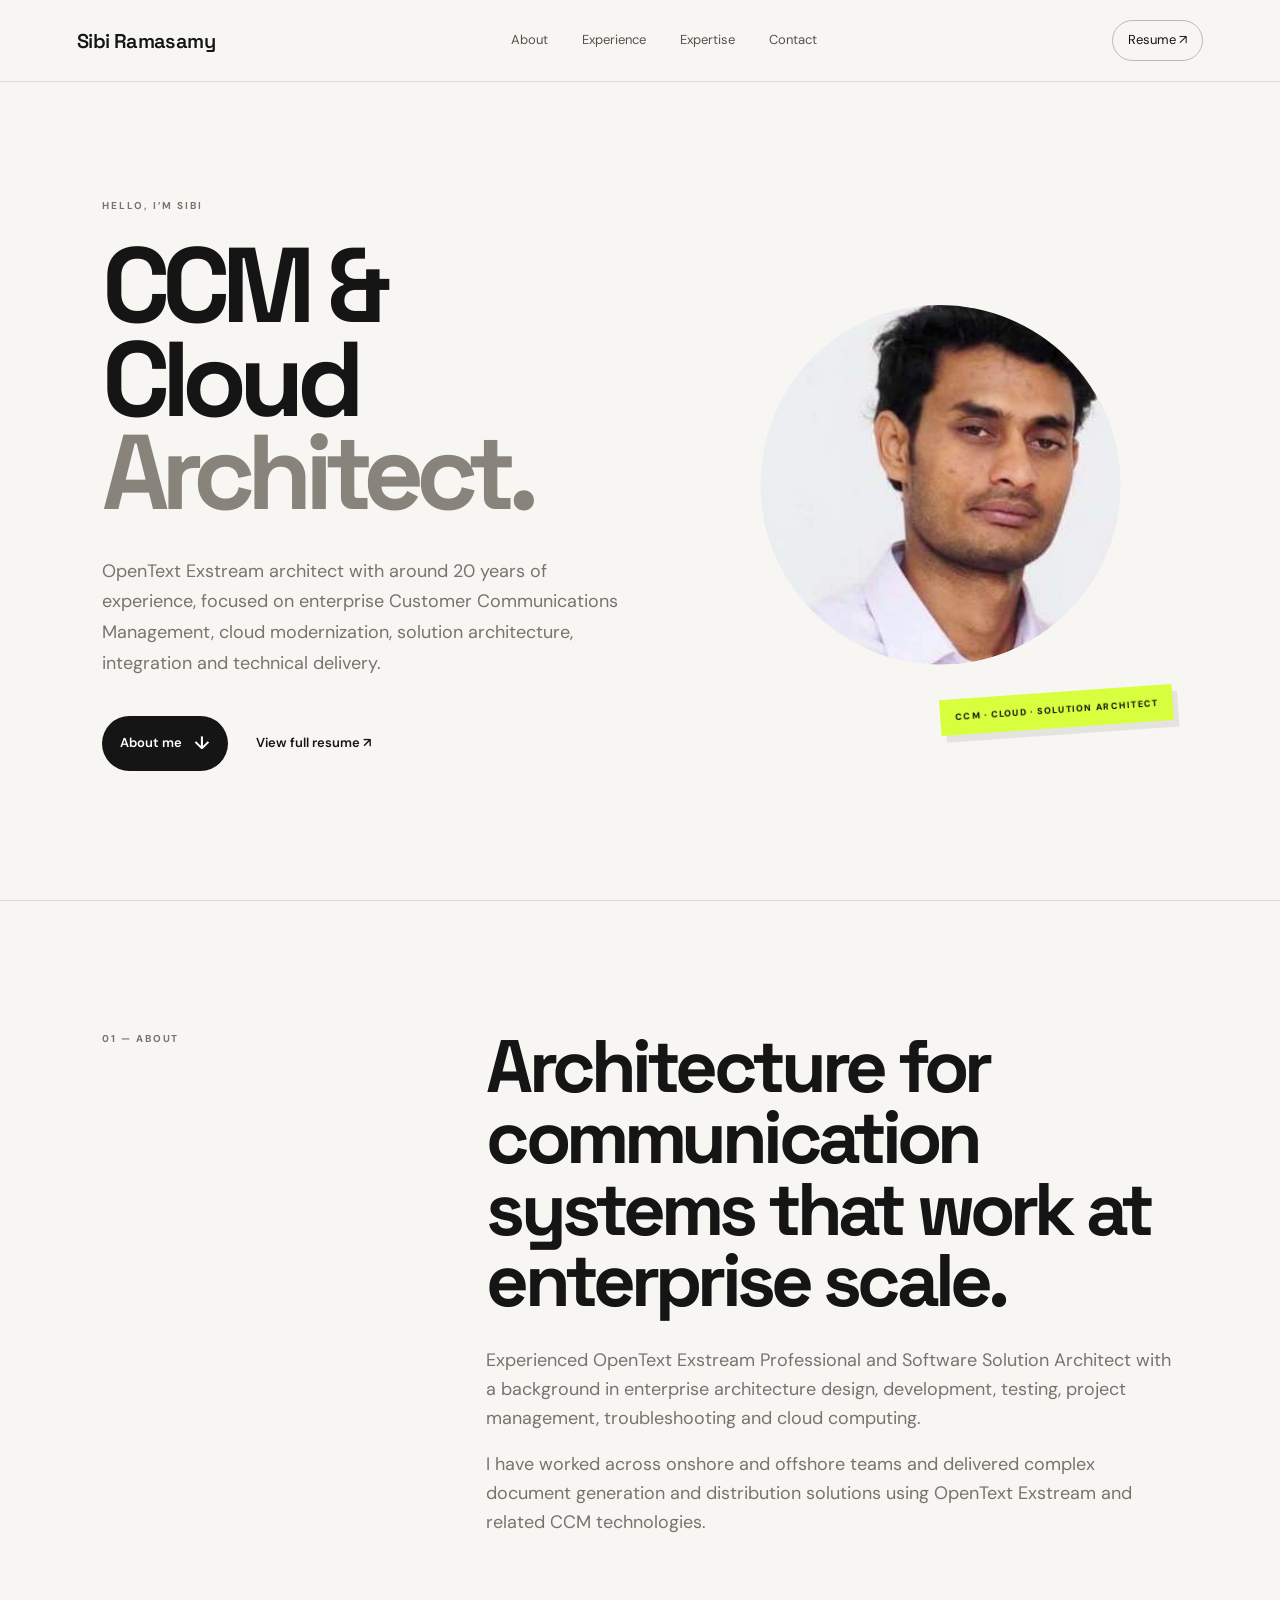
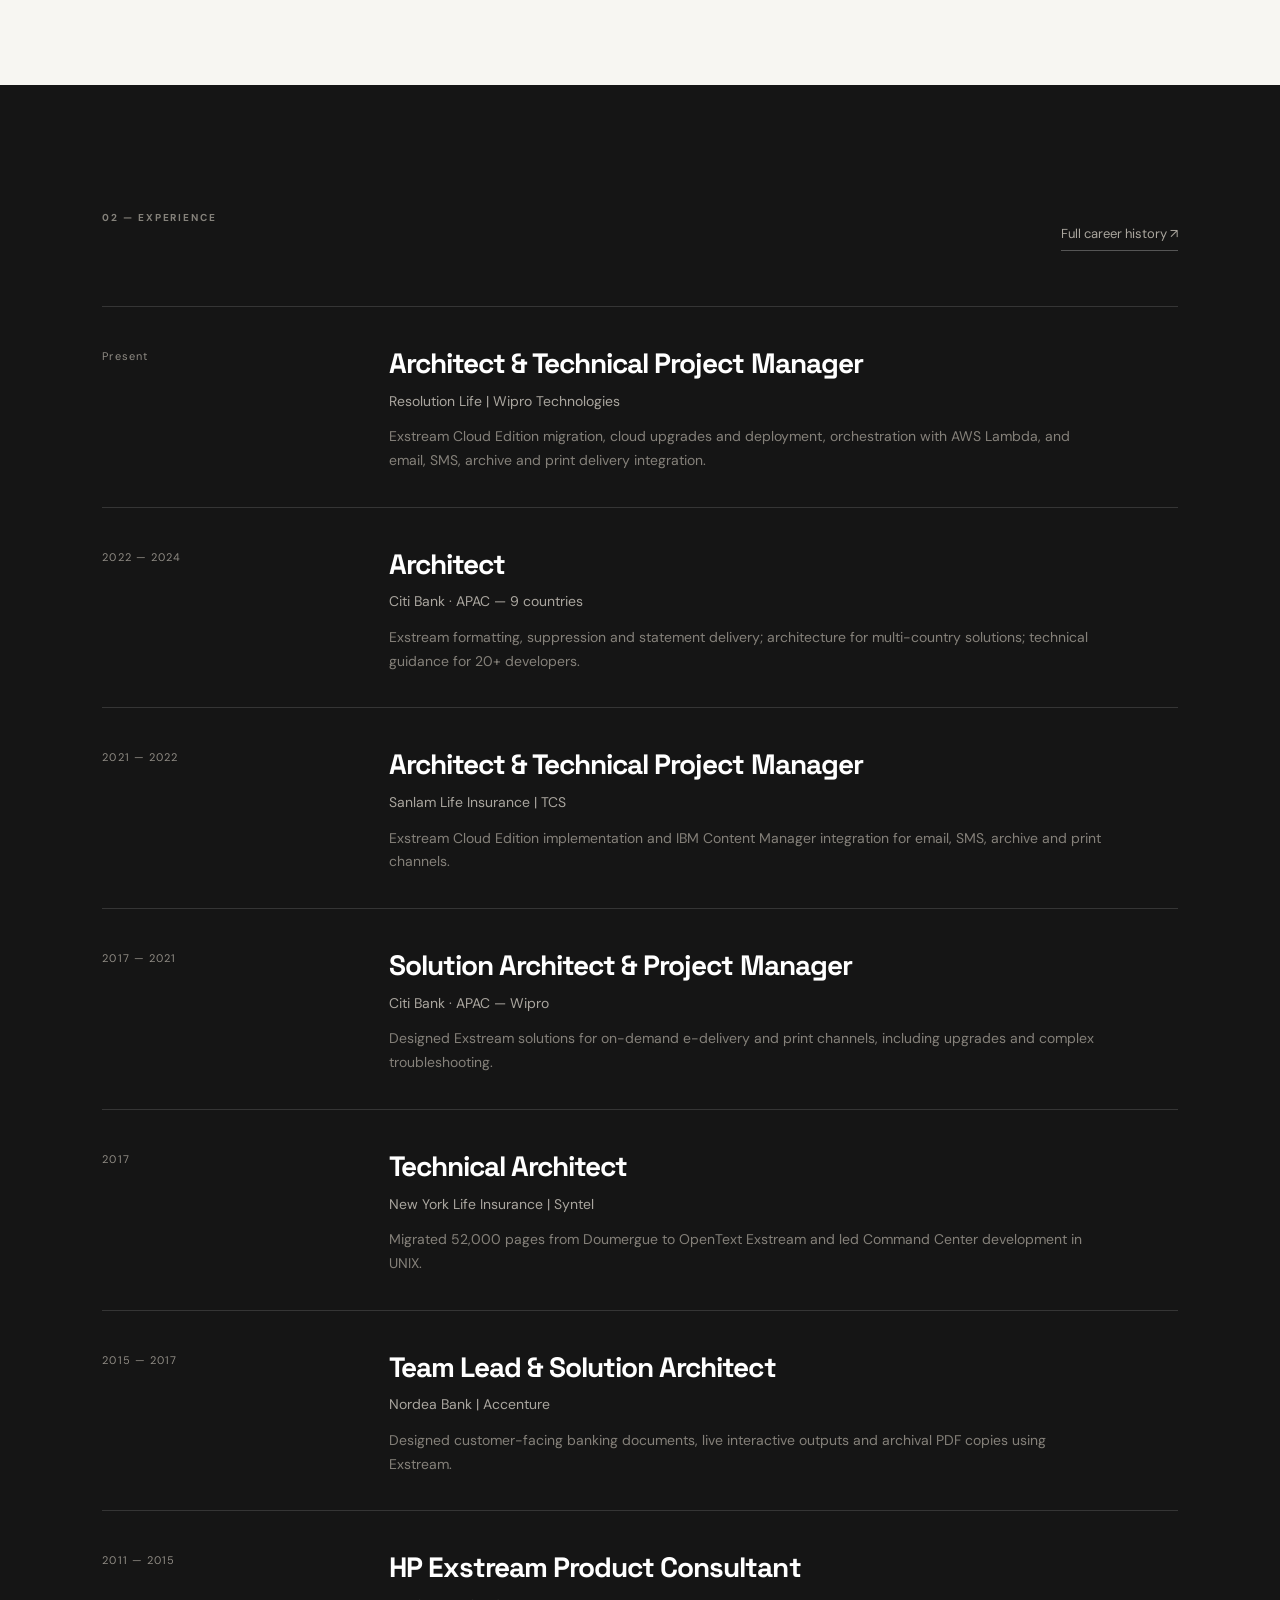
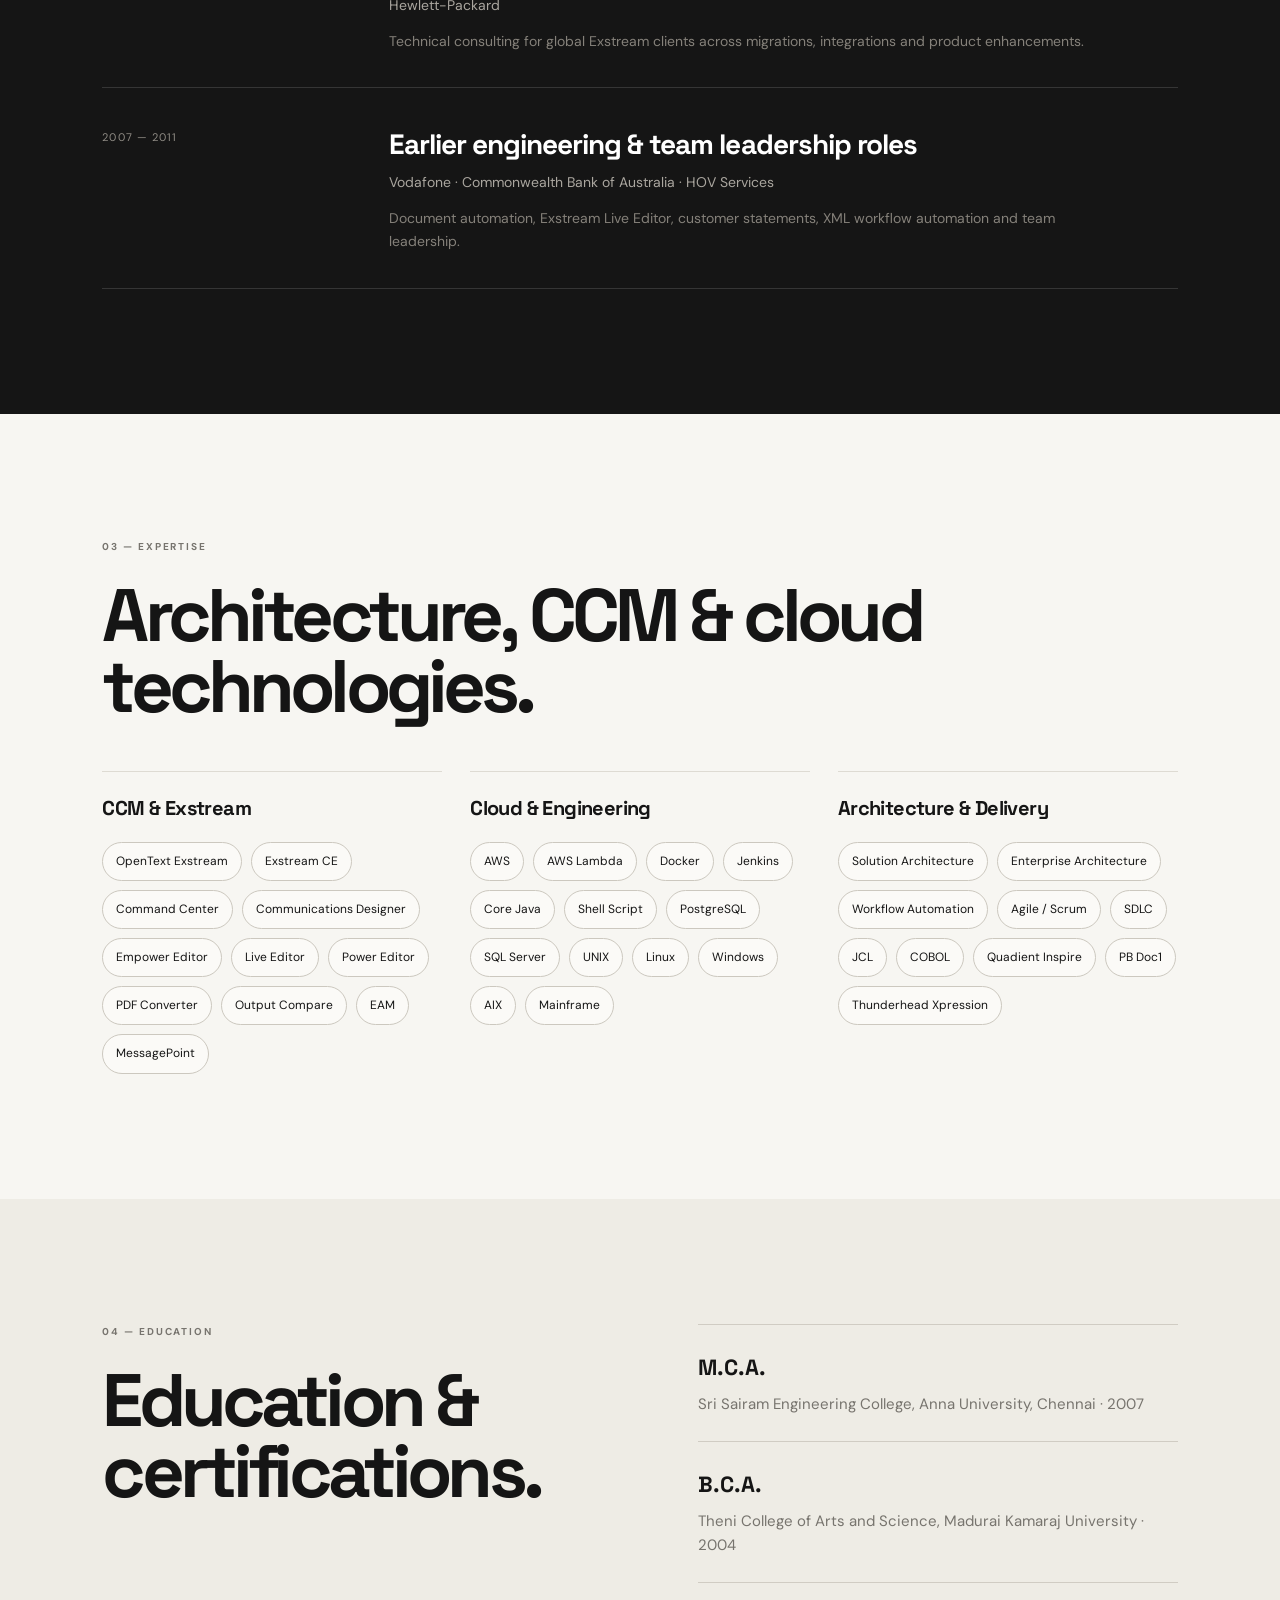
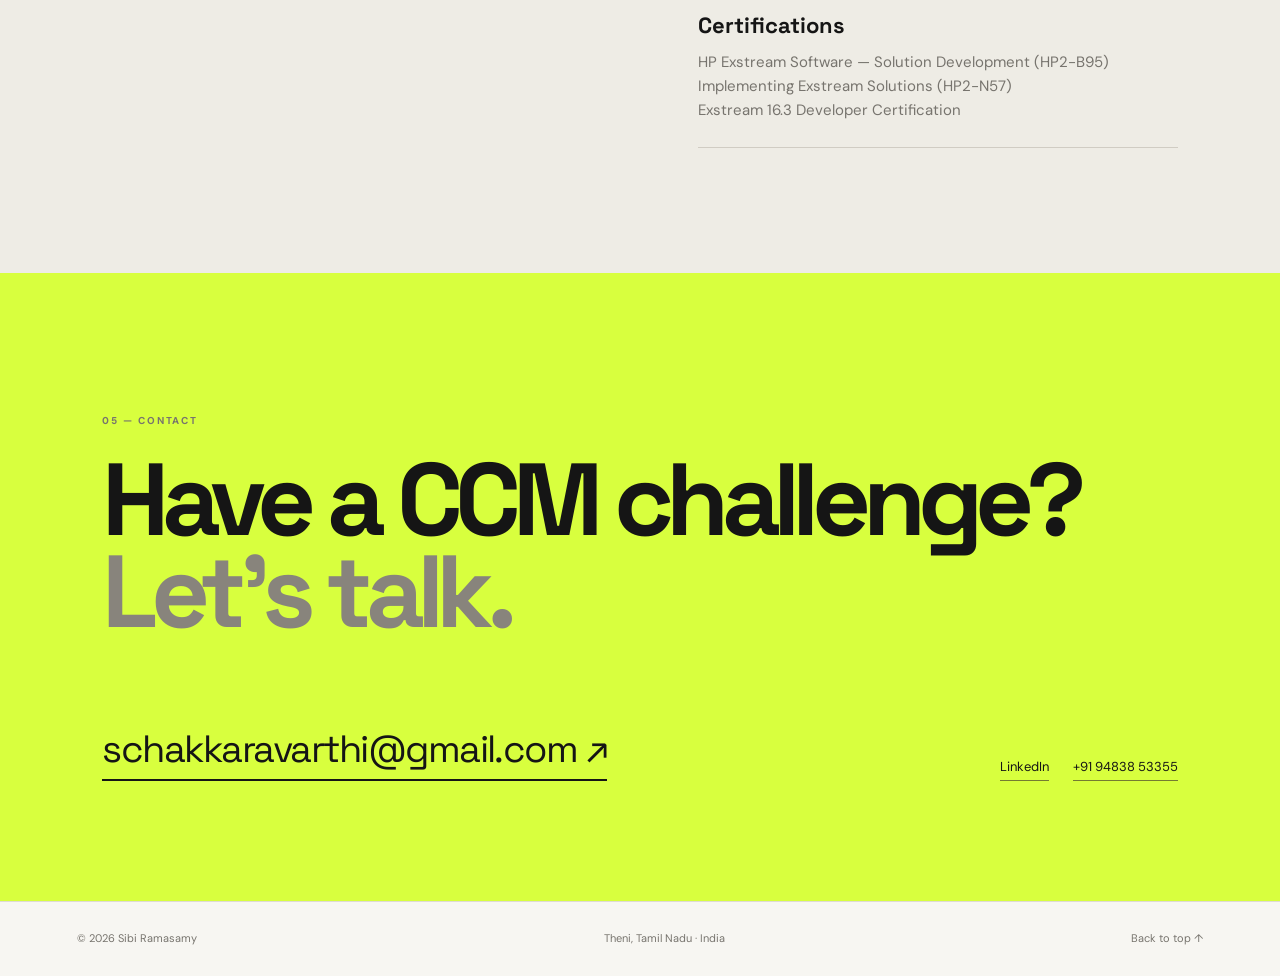
==== commit b986c1eb: "Update experience to around 20 years" ====
--- a/index.html
+++ b/index.html
@@ -24,7 +24,7 @@
   <div class="intro-copy">
     <p class="hello">HELLO, I’M SIBI</p>
     <h1>CCM &amp; Cloud<br><em>Architect.</em></h1>
-    <p class="intro-text">OpenText Exstream architect focused on enterprise Customer Communications Management, cloud modernization, solution architecture, integration and technical delivery.</p>
+    <p class="intro-text">OpenText Exstream architect with around 20 years of experience, focused on enterprise Customer Communications Management, cloud modernization, solution architecture, integration and technical delivery.</p>
     <div class="intro-links">
       <a class="circle-link" href="#about">About me <span>↓</span></a>
       <a class="plain-link" href="resume.html">View full resume ↗</a>
